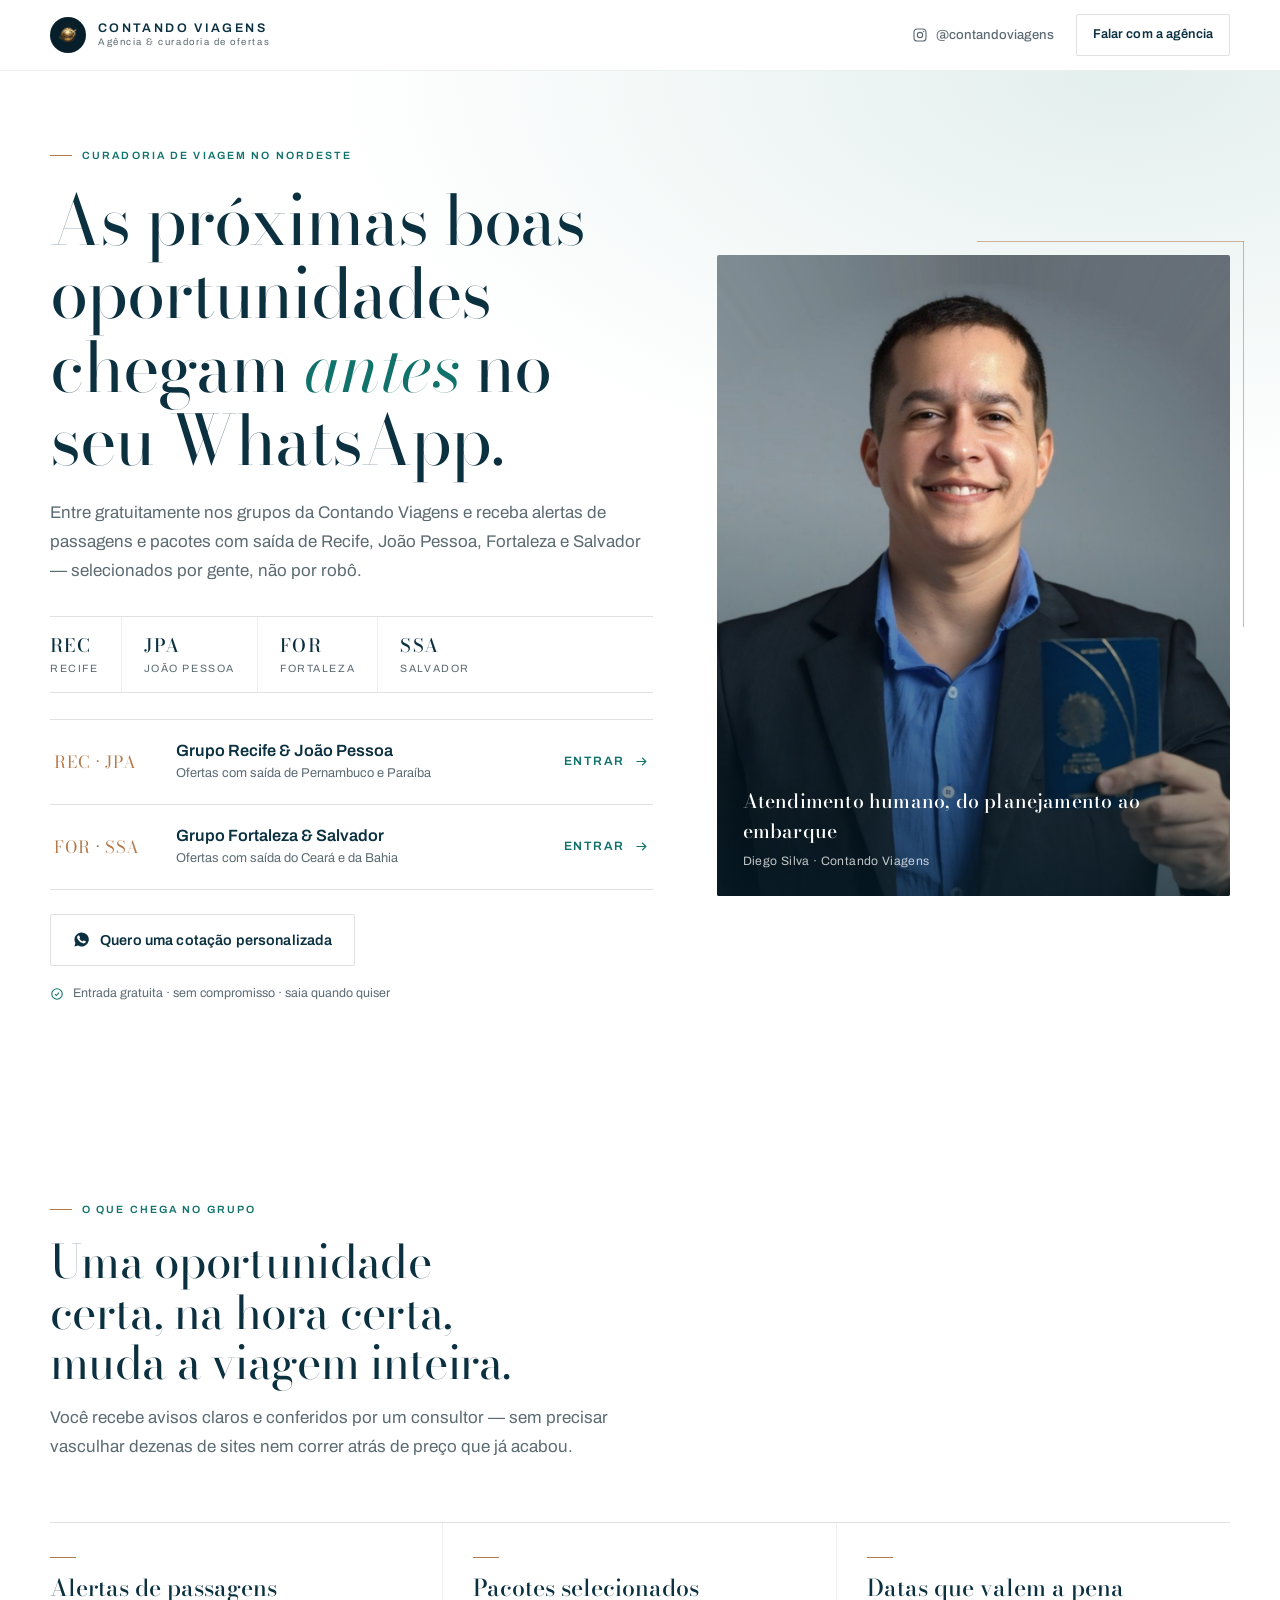
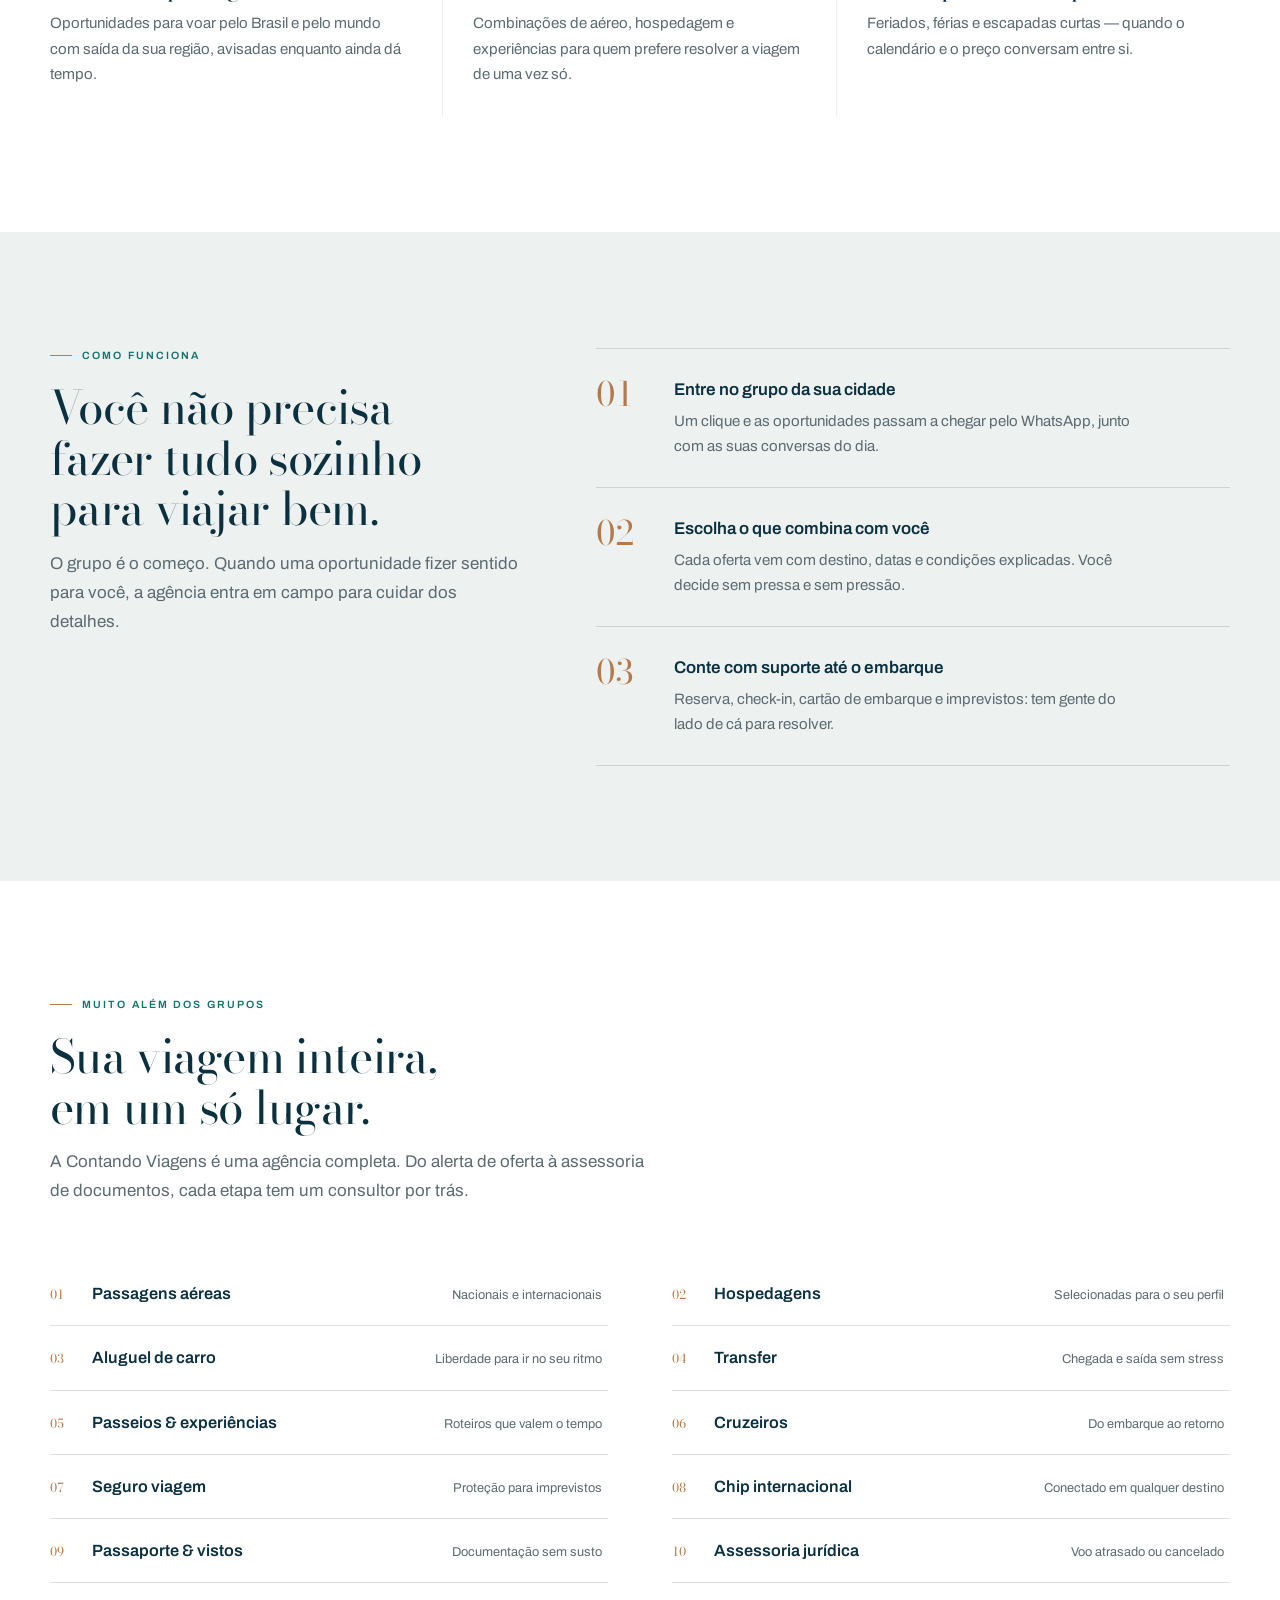
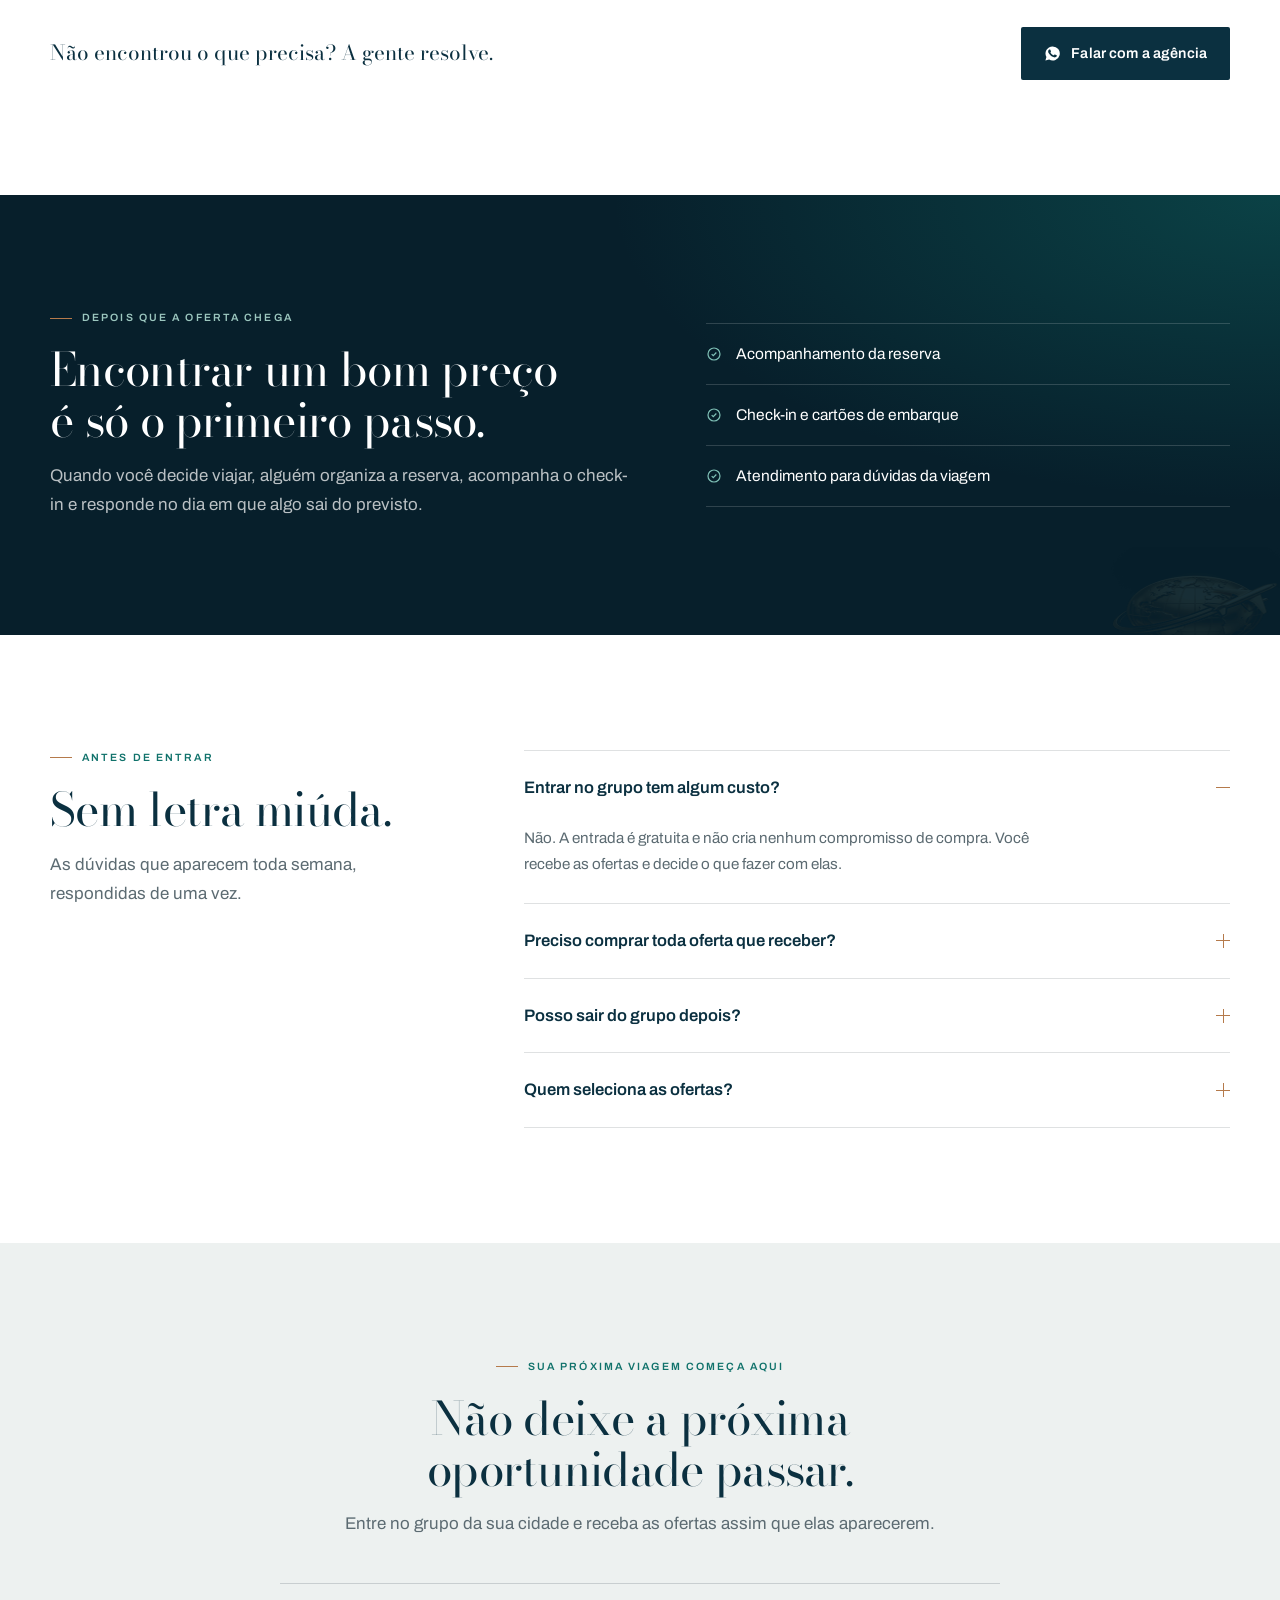
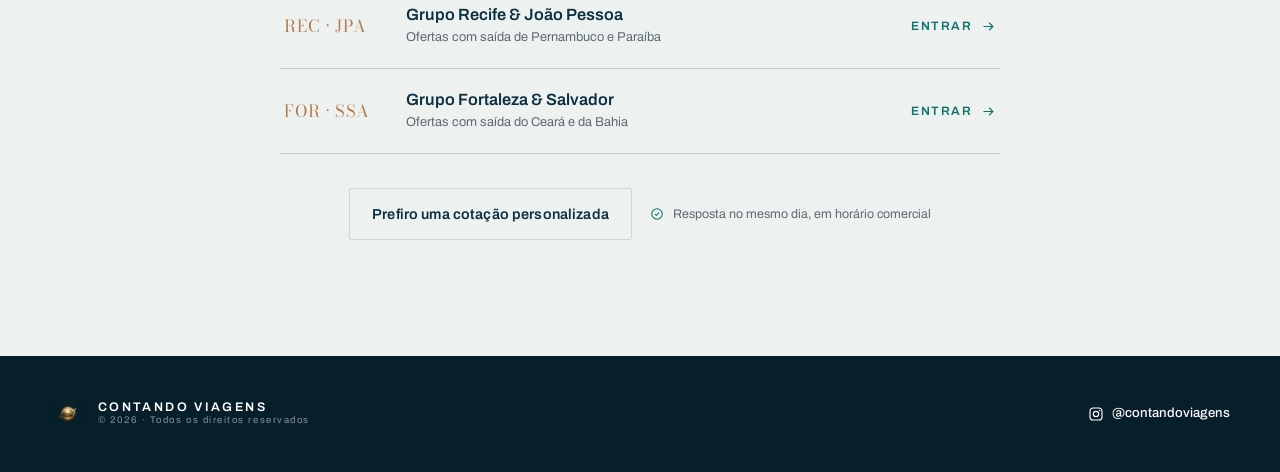
==== index.html @ 21e747d6 "fix(landing): versiona assets e protege conteudo sem JS" ====
<!DOCTYPE html>
<html lang="pt-BR">
<head>
    <meta charset="UTF-8">
    <meta name="viewport" content="width=device-width, initial-scale=1.0">
    <meta name="theme-color" content="#0B3040">
    <title>Contando Viagens | Ofertas de viagem para Recife, João Pessoa, Fortaleza e Salvador</title>
    <meta name="description" content="Entre gratuitamente nos grupos de ofertas da Contando Viagens e receba oportunidades de passagens e pacotes saindo de Recife, João Pessoa, Fortaleza e Salvador.">
    <link rel="icon" type="image/png" href="logo.png">
    <link rel="apple-touch-icon" href="logo.png">

    <meta property="og:type" content="website">
    <meta property="og:locale" content="pt_BR">
    <meta property="og:site_name" content="Contando Viagens">
    <meta property="og:title" content="Ofertas de viagem saindo de Recife, João Pessoa, Fortaleza e Salvador">
    <meta property="og:description" content="Entre gratuitamente nos grupos da Contando Viagens e receba alertas de passagens e pacotes com curadoria humana.">
    <!-- Preencher og:url e a imagem de compartilhamento com o dominio real da LP -->
    <meta name="twitter:card" content="summary_large_image">

    <link rel="preconnect" href="https://fonts.googleapis.com">
    <link rel="preconnect" href="https://fonts.gstatic.com" crossorigin>
    <link rel="stylesheet" href="https://fonts.googleapis.com/css2?family=Archivo:wght@400;500;600;700&family=Bodoni+Moda:ital,opsz,wght@0,6..96,400..600;1,6..96,400..500&display=swap">
    <link rel="preload" as="image" href="founder.jpg" fetchpriority="high">
    <link rel="stylesheet" href="style.css?v=2">

    <!-- Meta Pixel Code -->
    <script>
    !function(f,b,e,v,n,t,s)
    {if(f.fbq)return;n=f.fbq=function(){n.callMethod?
    n.callMethod.apply(n,arguments):n.queue.push(arguments)};
    if(!f._fbq)f._fbq=n;n.push=n;n.loaded=!0;n.version='2.0';
    n.queue=[];t=b.createElement(e);t.async=!0;
    t.src=v;s=b.getElementsByTagName(e)[0];
    s.parentNode.insertBefore(t,s)}(window, document,'script',
    'https://connect.facebook.net/en_US/fbevents.js');
    fbq('init', '3528178480663408');
    fbq('track', 'PageView');
    </script>
    <noscript><img height="1" width="1" style="display:none" alt="" src="https://www.facebook.com/tr?id=3528178480663408&ev=PageView&noscript=1"></noscript>
    <!-- End Meta Pixel Code -->
</head>
<body>
    <script>document.documentElement.classList.add("js");</script>
    <a class="skip-link" href="#conteudo">Pular para o conteúdo</a>
<header class="topbar" id="topo">
  <div class="wrap topbar-in">
    <a class="brand" href="#topo">
      <span class="brand-mark"><img src="logo.png" alt="" width="128" height="128" decoding="async"></span>
      <span class="brand-name">CONTANDO VIAGENS<span>Agência &amp; curadoria de ofertas</span></span>
    </a>
    <div class="topbar-right">
      <a class="ig" href="https://www.instagram.com/contandoviagenss/" target="_blank" rel="noopener noreferrer" aria-label="Instagram @contandoviagens">
        <svg viewBox="0 0 24 24" fill="none" stroke="currentColor" stroke-width="1.7"><rect x="3" y="3" width="18" height="18" rx="5"/><circle cx="12" cy="12" r="4"/><circle cx="17.4" cy="6.6" r="1.1" fill="currentColor" stroke="none"/></svg>
        <span>@contandoviagens</span>
      </a>
      <a class="btn btn-ghost btn-sm" href="https://wa.me/5581997869326?text=Ol%C3%A1!%20Quero%20uma%20cota%C3%A7%C3%A3o%20de%20viagem." target="_blank" rel="noopener noreferrer" data-cta-location="header-direct" data-cta-name="Cotação direta">Falar com a agência</a>
    </div>
  </div>
</header>

<main id="conteudo">
  <section class="hero">
    <div class="wrap hero-grid">
      <div class="rv">
        <p class="label">Curadoria de viagem no Nordeste</p>
        <h1 class="display">As próximas boas oportunidades chegam <em>antes</em> no seu WhatsApp.</h1>
        <p class="lede">Entre gratuitamente nos grupos da Contando Viagens e receba alertas de passagens e pacotes com saída de Recife, João Pessoa, Fortaleza e Salvador — selecionados por gente, não por robô.</p>

        <div class="codes" aria-label="Cidades de saída">
          <span class="code"><b>REC</b><span>Recife</span></span>
          <span class="code"><b>JPA</b><span>João Pessoa</span></span>
          <span class="code"><b>FOR</b><span>Fortaleza</span></span>
          <span class="code"><b>SSA</b><span>Salvador</span></span>
        </div>

        <div class="groups">
          <a class="group" href="https://chat.whatsapp.com/E8IaWyrQtkeJks55UQvmTr?mode=gi_t" target="_blank" rel="noopener noreferrer" data-cta-location="hero-group-recjp" data-cta-name="Grupo de ofertas Recife e João Pessoa">
            <span class="group-codes">REC · JPA</span>
            <span><span class="group-name">Grupo Recife &amp; João Pessoa</span><span class="group-sub">Ofertas com saída de Pernambuco e Paraíba</span></span>
            <span class="group-go">Entrar <svg viewBox="0 0 24 24" fill="none" stroke="currentColor" stroke-width="1.8"><path d="M4 12h15M13 6l6 6-6 6"/></svg></span>
          </a>
          <a class="group" href="https://chat.whatsapp.com/CEX3t7DDpuGIw30QyJNn1O?mode=gi_t" target="_blank" rel="noopener noreferrer" data-cta-location="hero-group-forsal" data-cta-name="Grupo de ofertas Fortaleza e Salvador">
            <span class="group-codes">FOR · SSA</span>
            <span><span class="group-name">Grupo Fortaleza &amp; Salvador</span><span class="group-sub">Ofertas com saída do Ceará e da Bahia</span></span>
            <span class="group-go">Entrar <svg viewBox="0 0 24 24" fill="none" stroke="currentColor" stroke-width="1.8"><path d="M4 12h15M13 6l6 6-6 6"/></svg></span>
          </a>
        </div>

        <div class="hero-foot">
          <a class="btn btn-ghost" href="https://wa.me/5581997869326?text=Ol%C3%A1!%20Quero%20uma%20cota%C3%A7%C3%A3o%20de%20viagem." target="_blank" rel="noopener noreferrer" data-cta-location="hero-direct" data-cta-name="Cotação direta">
            <svg viewBox="0 0 24 24" fill="currentColor"><path d="M12 2a10 10 0 0 0-8.6 15L2 22l5.2-1.4A10 10 0 1 0 12 2Zm5.6 14.2c-.2.7-1.3 1.3-1.9 1.3-.5 0-1.1.2-3.6-.8-3-1.3-4.9-4.4-5-4.6-.2-.2-1.2-1.6-1.2-3s.7-2.1 1-2.4c.3-.3.6-.4.8-.4h.6c.2 0 .4 0 .6.5l.9 2.1c.1.2 0 .4-.1.6l-.4.5c-.1.2-.3.3-.1.6.2.3.8 1.4 1.8 2.3 1.3 1.1 2.3 1.5 2.6 1.6.2.1.4.1.6-.1l.8-1c.2-.2.4-.2.6-.1l2 1c.3.1.4.2.5.3v1Z"/></svg>
            Quero uma cotação personalizada
          </a>
          <span class="note">
            <svg viewBox="0 0 24 24" fill="none" stroke="currentColor" stroke-width="1.8"><circle cx="12" cy="12" r="9"/><path d="m8.5 12.2 2.4 2.4 4.6-4.9"/></svg>
            Entrada gratuita · sem compromisso · saia quando quiser
          </span>
        </div>
      </div>

      <div class="portrait rv" style="--d:140ms">
        <span class="portrait-rule"></span>
        <span class="portrait-rule-v"></span>
        <div class="portrait-frame">
          <img src="founder.jpg" alt="Consultor da Contando Viagens segurando um passaporte" width="1200" height="1500" fetchpriority="high" decoding="async">
          <div class="portrait-cap">
            <b>Atendimento humano, do planejamento ao embarque</b>
            <span>Diego Silva · Contando Viagens</span>
          </div>
        </div>
      </div>
    </div>
  </section>

  <section class="section">
    <div class="wrap">
      <div class="head rv">
        <p class="label">O que chega no grupo</p>
        <h2 class="display">Uma oportunidade certa, na hora certa, muda a viagem inteira.</h2>
        <p class="lede">Você recebe avisos claros e conferidos por um consultor — sem precisar vasculhar dezenas de sites nem correr atrás de preço que já acabou.</p>
      </div>
      <div class="offers">
        <article class="offer rv">
          <span class="offer-idx" aria-hidden="true"></span>
          <h3>Alertas de passagens</h3>
          <p>Oportunidades para voar pelo Brasil e pelo mundo com saída da sua região, avisadas enquanto ainda dá tempo.</p>
        </article>
        <article class="offer rv" style="--d:90ms">
          <span class="offer-idx" aria-hidden="true"></span>
          <h3>Pacotes selecionados</h3>
          <p>Combinações de aéreo, hospedagem e experiências para quem prefere resolver a viagem de uma vez só.</p>
        </article>
        <article class="offer rv" style="--d:180ms">
          <span class="offer-idx" aria-hidden="true"></span>
          <h3>Datas que valem a pena</h3>
          <p>Feriados, férias e escapadas curtas — quando o calendário e o preço conversam entre si.</p>
        </article>
      </div>
    </div>
  </section>

  <section class="section section-mist">
    <div class="wrap process">
      <div class="head rv">
        <p class="label">Como funciona</p>
        <h2 class="display">Você não precisa fazer tudo sozinho para viajar bem.</h2>
        <p class="lede">O grupo é o começo. Quando uma oportunidade fizer sentido para você, a agência entra em campo para cuidar dos detalhes.</p>
      </div>
      <ol class="steps">
        <li class="step rv"><span class="step-n">01</span><div><h3>Entre no grupo da sua cidade</h3><p>Um clique e as oportunidades passam a chegar pelo WhatsApp, junto com as suas conversas do dia.</p></div></li>
        <li class="step rv" style="--d:90ms"><span class="step-n">02</span><div><h3>Escolha o que combina com você</h3><p>Cada oferta vem com destino, datas e condições explicadas. Você decide sem pressa e sem pressão.</p></div></li>
        <li class="step rv" style="--d:180ms"><span class="step-n">03</span><div><h3>Conte com suporte até o embarque</h3><p>Reserva, check-in, cartão de embarque e imprevistos: tem gente do lado de cá para resolver.</p></div></li>
      </ol>
    </div>
  </section>

  <section class="section">
    <div class="wrap">
      <div class="head rv">
        <p class="label">Muito além dos grupos</p>
        <h2 class="display">Sua viagem inteira, em um só lugar.</h2>
        <p class="lede">A Contando Viagens é uma agência completa. Do alerta de oferta à assessoria de documentos, cada etapa tem um consultor por trás.</p>
      </div>
      <div class="index">
        <a class="svc rv" href="https://wa.me/5581997869326?text=Ol%C3%A1!%20Quero%20uma%20cota%C3%A7%C3%A3o%20de%20viagem." target="_blank" rel="noopener noreferrer" data-cta-location="agency-service" data-cta-name="Cotação direta"><span class="svc-n">01</span><span class="svc-name">Passagens aéreas</span><span class="svc-desc">Nacionais e internacionais</span></a>
        <a class="svc rv" href="https://wa.me/5581997869326?text=Ol%C3%A1!%20Quero%20uma%20cota%C3%A7%C3%A3o%20de%20viagem." target="_blank" rel="noopener noreferrer" data-cta-location="agency-service" data-cta-name="Cotação direta"><span class="svc-n">02</span><span class="svc-name">Hospedagens</span><span class="svc-desc">Selecionadas para o seu perfil</span></a>
        <a class="svc rv" href="https://wa.me/5581997869326?text=Ol%C3%A1!%20Quero%20uma%20cota%C3%A7%C3%A3o%20de%20viagem." target="_blank" rel="noopener noreferrer" data-cta-location="agency-service" data-cta-name="Cotação direta"><span class="svc-n">03</span><span class="svc-name">Aluguel de carro</span><span class="svc-desc">Liberdade para ir no seu ritmo</span></a>
        <a class="svc rv" href="https://wa.me/5581997869326?text=Ol%C3%A1!%20Quero%20uma%20cota%C3%A7%C3%A3o%20de%20viagem." target="_blank" rel="noopener noreferrer" data-cta-location="agency-service" data-cta-name="Cotação direta"><span class="svc-n">04</span><span class="svc-name">Transfer</span><span class="svc-desc">Chegada e saída sem stress</span></a>
        <a class="svc rv" href="https://wa.me/5581997869326?text=Ol%C3%A1!%20Quero%20uma%20cota%C3%A7%C3%A3o%20de%20viagem." target="_blank" rel="noopener noreferrer" data-cta-location="agency-service" data-cta-name="Cotação direta"><span class="svc-n">05</span><span class="svc-name">Passeios &amp; experiências</span><span class="svc-desc">Roteiros que valem o tempo</span></a>
        <a class="svc rv" href="https://wa.me/5581997869326?text=Ol%C3%A1!%20Quero%20uma%20cota%C3%A7%C3%A3o%20de%20viagem." target="_blank" rel="noopener noreferrer" data-cta-location="agency-service" data-cta-name="Cotação direta"><span class="svc-n">06</span><span class="svc-name">Cruzeiros</span><span class="svc-desc">Do embarque ao retorno</span></a>
        <a class="svc rv" href="https://wa.me/5581997869326?text=Ol%C3%A1!%20Quero%20uma%20cota%C3%A7%C3%A3o%20de%20viagem." target="_blank" rel="noopener noreferrer" data-cta-location="agency-service" data-cta-name="Cotação direta"><span class="svc-n">07</span><span class="svc-name">Seguro viagem</span><span class="svc-desc">Proteção para imprevistos</span></a>
        <a class="svc rv" href="https://wa.me/5581997869326?text=Ol%C3%A1!%20Quero%20uma%20cota%C3%A7%C3%A3o%20de%20viagem." target="_blank" rel="noopener noreferrer" data-cta-location="agency-service" data-cta-name="Cotação direta"><span class="svc-n">08</span><span class="svc-name">Chip internacional</span><span class="svc-desc">Conectado em qualquer destino</span></a>
        <a class="svc rv" href="https://wa.me/5581997869326?text=Ol%C3%A1!%20Quero%20uma%20cota%C3%A7%C3%A3o%20de%20viagem." target="_blank" rel="noopener noreferrer" data-cta-location="agency-service" data-cta-name="Cotação direta"><span class="svc-n">09</span><span class="svc-name">Passaporte &amp; vistos</span><span class="svc-desc">Documentação sem susto</span></a>
        <a class="svc rv" href="https://wa.me/5581997869326?text=Ol%C3%A1!%20Quero%20uma%20cota%C3%A7%C3%A3o%20de%20viagem." target="_blank" rel="noopener noreferrer" data-cta-location="agency-service" data-cta-name="Cotação direta"><span class="svc-n">10</span><span class="svc-name">Assessoria jurídica</span><span class="svc-desc">Voo atrasado ou cancelado</span></a>
      </div>
      <div class="index-foot rv">
        <p>Não encontrou o que precisa? A gente resolve.</p>
        <a class="btn btn-solid" href="https://wa.me/5581997869326?text=Ol%C3%A1!%20Quero%20uma%20cota%C3%A7%C3%A3o%20de%20viagem." target="_blank" rel="noopener noreferrer" data-cta-location="agency-direct" data-cta-name="Cotação direta">
          <svg viewBox="0 0 24 24" fill="currentColor"><path d="M12 2a10 10 0 0 0-8.6 15L2 22l5.2-1.4A10 10 0 1 0 12 2Zm5.6 14.2c-.2.7-1.3 1.3-1.9 1.3-.5 0-1.1.2-3.6-.8-3-1.3-4.9-4.4-5-4.6-.2-.2-1.2-1.6-1.2-3s.7-2.1 1-2.4c.3-.3.6-.4.8-.4h.6c.2 0 .4 0 .6.5l.9 2.1c.1.2 0 .4-.1.6l-.4.5c-.1.2-.3.3-.1.6.2.3.8 1.4 1.8 2.3 1.3 1.1 2.3 1.5 2.6 1.6.2.1.4.1.6-.1l.8-1c.2-.2.4-.2.6-.1l2 1c.3.1.4.2.5.3v1Z"/></svg>
          Falar com a agência
        </a>
      </div>
    </div>
  </section>

  <section class="section band">
    <div class="wrap band-in">
      <div class="head rv">
        <p class="label on-dark">Depois que a oferta chega</p>
        <h2 class="display">Encontrar um bom preço é só o primeiro passo.</h2>
        <p class="lede">Quando você decide viajar, alguém organiza a reserva, acompanha o check-in e responde no dia em que algo sai do previsto.</p>
      </div>
      <ul class="band-list rv" style="--d:90ms">
        <li><svg viewBox="0 0 24 24" fill="none" stroke="currentColor" stroke-width="1.8"><circle cx="12" cy="12" r="9"/><path d="m8.5 12.2 2.4 2.4 4.6-4.9"/></svg> Acompanhamento da reserva</li>
        <li><svg viewBox="0 0 24 24" fill="none" stroke="currentColor" stroke-width="1.8"><circle cx="12" cy="12" r="9"/><path d="m8.5 12.2 2.4 2.4 4.6-4.9"/></svg> Check-in e cartões de embarque</li>
        <li><svg viewBox="0 0 24 24" fill="none" stroke="currentColor" stroke-width="1.8"><circle cx="12" cy="12" r="9"/><path d="m8.5 12.2 2.4 2.4 4.6-4.9"/></svg> Atendimento para dúvidas da viagem</li>
      </ul>
    </div>
    <img class="band-mark" src="logo.png" alt="" width="128" height="128" loading="lazy" decoding="async">
  </section>

  <section class="section">
    <div class="wrap faq">
      <div class="head rv">
        <p class="label">Antes de entrar</p>
        <h2 class="display">Sem letra miúda.</h2>
        <p class="lede">As dúvidas que aparecem toda semana, respondidas de uma vez.</p>
      </div>
      <div class="faq-list rv" style="--d:90ms">
        <details open><summary>Entrar no grupo tem algum custo?<span class="faq-sign"></span></summary><p>Não. A entrada é gratuita e não cria nenhum compromisso de compra. Você recebe as ofertas e decide o que fazer com elas.</p></details>
        <details><summary>Preciso comprar toda oferta que receber?<span class="faq-sign"></span></summary><p>Não. As oportunidades chegam para você avaliar. Compra só quem quiser, quando fizer sentido.</p></details>
        <details><summary>Posso sair do grupo depois?<span class="faq-sign"></span></summary><p>Sim, a qualquer momento, direto pelo WhatsApp. Sem fidelidade e sem precisar avisar ninguém.</p></details>
        <details><summary>Quem seleciona as ofertas?<span class="faq-sign"></span></summary><p>Um consultor da Contando Viagens. Cada oferta é conferida antes de ir para o grupo — por isso chega menos coisa e mais coisa boa.</p></details>
      </div>
    </div>
  </section>

  <section class="section final">
    <div class="wrap">
      <div class="head centered rv">
        <p class="label centered">Sua próxima viagem começa aqui</p>
        <h2 class="display">Não deixe a próxima oportunidade passar.</h2>
        <p class="lede">Entre no grupo da sua cidade e receba as ofertas assim que elas aparecerem.</p>
      </div>
      <div class="groups rv" style="--d:90ms">
        <a class="group" href="https://chat.whatsapp.com/E8IaWyrQtkeJks55UQvmTr?mode=gi_t" target="_blank" rel="noopener noreferrer" data-cta-location="final-group-recjp" data-cta-name="Grupo de ofertas Recife e João Pessoa">
          <span class="group-codes">REC · JPA</span>
          <span><span class="group-name">Grupo Recife &amp; João Pessoa</span><span class="group-sub">Ofertas com saída de Pernambuco e Paraíba</span></span>
          <span class="group-go">Entrar <svg viewBox="0 0 24 24" fill="none" stroke="currentColor" stroke-width="1.8"><path d="M4 12h15M13 6l6 6-6 6"/></svg></span>
        </a>
        <a class="group" href="https://chat.whatsapp.com/CEX3t7DDpuGIw30QyJNn1O?mode=gi_t" target="_blank" rel="noopener noreferrer" data-cta-location="final-group-forsal" data-cta-name="Grupo de ofertas Fortaleza e Salvador">
          <span class="group-codes">FOR · SSA</span>
          <span><span class="group-name">Grupo Fortaleza &amp; Salvador</span><span class="group-sub">Ofertas com saída do Ceará e da Bahia</span></span>
          <span class="group-go">Entrar <svg viewBox="0 0 24 24" fill="none" stroke="currentColor" stroke-width="1.8"><path d="M4 12h15M13 6l6 6-6 6"/></svg></span>
        </a>
      </div>
      <div class="final-foot rv">
        <a class="btn btn-ghost" href="https://wa.me/5581997869326?text=Ol%C3%A1!%20Quero%20uma%20cota%C3%A7%C3%A3o%20de%20viagem." target="_blank" rel="noopener noreferrer" data-cta-location="final-direct" data-cta-name="Cotação direta">Prefiro uma cotação personalizada</a>
        <span class="note">
          <svg viewBox="0 0 24 24" fill="none" stroke="currentColor" stroke-width="1.8"><circle cx="12" cy="12" r="9"/><path d="m8.5 12.2 2.4 2.4 4.6-4.9"/></svg>
          Resposta no mesmo dia, em horário comercial
        </span>
      </div>
    </div>
  </section>
</main>

<footer class="foot">
  <div class="wrap foot-in">
    <a class="brand" href="#topo">
      <span class="brand-mark"><img src="logo.png" alt="" width="128" height="128" loading="lazy" decoding="async"></span>
      <span class="brand-name">CONTANDO VIAGENS<span>© 2026 · Todos os direitos reservados</span></span>
    </a>
    <a class="ig" href="https://www.instagram.com/contandoviagenss/" target="_blank" rel="noopener noreferrer">
      <svg viewBox="0 0 24 24" fill="none" stroke="currentColor" stroke-width="1.7"><rect x="3" y="3" width="18" height="18" rx="5"/><circle cx="12" cy="12" r="4"/><circle cx="17.4" cy="6.6" r="1.1" fill="currentColor" stroke="none"/></svg>
      <span>@contandoviagens</span>
    </a>
  </div>
</footer>

<div class="mbar">
  <a class="btn btn-solid" href="https://chat.whatsapp.com/E8IaWyrQtkeJks55UQvmTr?mode=gi_t" target="_blank" rel="noopener noreferrer" data-cta-location="mobile-group-recjp" data-cta-name="Grupo de ofertas Recife e João Pessoa">REC · JPA</a>
  <a class="btn btn-solid" href="https://chat.whatsapp.com/CEX3t7DDpuGIw30QyJNn1O?mode=gi_t" target="_blank" rel="noopener noreferrer" data-cta-location="mobile-group-forsal" data-cta-name="Grupo de ofertas Fortaleza e Salvador">FOR · SSA</a>
  <a class="btn btn-ghost" href="https://wa.me/5581997869326?text=Ol%C3%A1!%20Quero%20uma%20cota%C3%A7%C3%A3o%20de%20viagem." target="_blank" rel="noopener noreferrer" data-cta-location="mobile-direct" data-cta-name="Cotação direta">Cotação</a>
</div>

<script src="script.js?v=2"></script>
</body>
</html>
---- style.css ----
/* ============================================================
   Contando Viagens — landing page
   Sistema visual: petróleo + teal profundo + cobre
   Display: Bodoni Moda · Texto: Archivo
   ============================================================ */
:root{
  --ground:#ffffff;
  --mist:#EDF1F0;
  --mist-deep:#E3EAE8;
  --ink:#0A1C25;
  --petrol:#0B3040;
  --petrol-deep:#071F2B;
  --teal:#10726B;
  --teal-soft:#E3EFED;
  --copper:#B57A4B;
  --copper-soft:#F3E9DF;
  --muted:#5C6B72;
  --line:rgba(10,28,37,.13);
  --line-soft:rgba(10,28,37,.07);
  --line-light:rgba(255,255,255,.16);
  --serif:"Bodoni Moda",Didot,"Times New Roman",Georgia,serif;
  --sans:"Archivo","Helvetica Neue",Arial,sans-serif;
  --pad:clamp(72px,9vw,132px);
}
*{box-sizing:border-box}
body{
  margin:0;background:var(--ground);color:var(--ink);
  font-family:var(--sans);font-size:16.5px;line-height:1.55;
  -webkit-font-smoothing:antialiased;
}
img{max-width:100%;display:block}
a{color:inherit;text-decoration:none}
h1,h2,h3,p,ul,ol{margin:0}
:focus-visible{outline:2px solid var(--copper);outline-offset:3px;border-radius:2px}
.skip-link{
  position:absolute;left:16px;top:-64px;z-index:60;padding:12px 16px;
  color:#fff;background:var(--petrol);border-radius:2px;
  font-size:.85rem;font-weight:600;transition:top .2s ease;
}
.skip-link:focus{top:16px}

.wrap{width:min(1180px,calc(100% - 40px));margin-inline:auto}
.label{
  font-size:.66rem;font-weight:600;letter-spacing:.2em;text-transform:uppercase;
  color:var(--teal);display:flex;align-items:center;gap:10px;
}
.label::before{content:"";width:22px;height:1px;background:var(--copper);flex:none}
.label.centered{justify-content:center}
.label.on-dark{color:#9CC7BF}
.label.on-dark::before{background:var(--copper)}
.display{
  font-family:var(--serif);font-weight:400;line-height:1.06;
  letter-spacing:-.015em;text-wrap:balance;color:var(--petrol);
}
h1.display{font-size:clamp(2.7rem,5.4vw,4.6rem)}
h2.display{font-size:clamp(2.05rem,3.6vw,3.15rem);line-height:1.1}
.display em{font-style:italic;color:var(--teal)}
.lede{color:var(--muted);font-size:1.06rem;line-height:1.7;max-width:60ch}

/* ---------- header ---------- */
.topbar{
  position:sticky;top:0;z-index:40;background:rgba(255,255,255,.86);
  backdrop-filter:blur(14px);-webkit-backdrop-filter:blur(14px);
  border-bottom:1px solid var(--line-soft);
}
.topbar-in{display:flex;align-items:center;justify-content:space-between;gap:20px;height:70px}
.brand{display:flex;align-items:center;gap:12px}
.brand-mark{
  width:36px;height:36px;flex:none;display:grid;place-items:center;border-radius:50%;
  background:var(--petrol-deep);
}
.brand-mark img{width:26px;height:26px}
.brand-name{font-size:.78rem;font-weight:600;letter-spacing:.19em;color:var(--petrol);line-height:1.25}
.brand-name span{display:block;font-weight:400;font-size:.6rem;letter-spacing:.16em;color:var(--muted)}
.topbar-right{display:flex;align-items:center;gap:22px}
.ig{display:inline-flex;align-items:center;gap:8px;font-size:.82rem;font-weight:500;color:var(--muted)}
.ig:hover{color:var(--teal)}
.ig svg{width:16px;height:16px}

/* ---------- buttons ---------- */
.btn{
  display:inline-flex;align-items:center;justify-content:center;gap:10px;
  font-family:var(--sans);font-size:.9rem;font-weight:600;letter-spacing:.01em;
  padding:14px 22px;border-radius:2px;border:1px solid transparent;
  transition:background .25s ease,color .25s ease,border-color .25s ease;
}
.btn svg{width:17px;height:17px;flex:none}
.btn-solid{background:var(--petrol);color:#fff}
.btn-solid:hover{background:var(--teal)}
.btn-ghost{border-color:var(--line);color:var(--petrol);background:transparent}
.btn-ghost:hover{border-color:var(--petrol);background:var(--petrol);color:#fff}
.btn-ghost-light{border-color:var(--line-light);color:#fff}
.btn-ghost-light:hover{background:#fff;color:var(--petrol);border-color:#fff}
.btn-sm{padding:10px 16px;font-size:.8rem}

/* ---------- group cards ---------- */
.groups{display:grid;gap:0;border-top:1px solid var(--line)}
.group{
  display:grid;grid-template-columns:auto 1fr auto;align-items:center;gap:18px;
  padding:20px 4px;border-bottom:1px solid var(--line);
  transition:padding-left .3s ease,background .3s ease;
}
.group:hover{padding-left:14px;background:linear-gradient(90deg,var(--teal-soft),transparent 70%)}
.group-codes{
  font-family:var(--serif);font-size:1.05rem;letter-spacing:.06em;color:var(--copper);
  min-width:104px;font-variant-numeric:tabular-nums;
}
.group-name{display:block;font-size:1.02rem;font-weight:600;color:var(--petrol);line-height:1.3}
.group-sub{display:block;font-size:.8rem;color:var(--muted);margin-top:3px}
.group-go{
  display:inline-flex;align-items:center;gap:9px;font-size:.76rem;font-weight:600;
  letter-spacing:.12em;text-transform:uppercase;color:var(--teal);white-space:nowrap;
}
.group-go svg{width:15px;height:15px;transition:transform .3s ease}
.group:hover .group-go svg{transform:translateX(5px)}

/* ---------- hero ---------- */
.hero{padding:clamp(48px,6vw,80px) 0 clamp(56px,6.5vw,92px);position:relative;overflow:hidden}
.hero::before{
  content:"";position:absolute;inset:0;pointer-events:none;
  background:radial-gradient(120% 80% at 88% 0%,var(--teal-soft) 0%,transparent 52%);
}
.hero-grid{position:relative;display:grid;grid-template-columns:1.08fr .92fr;gap:clamp(40px,5vw,80px);align-items:center}
.hero h1{margin:20px 0 22px}
.codes{display:flex;flex-wrap:wrap;align-items:center;gap:0;margin:30px 0 26px;border-top:1px solid var(--line);border-bottom:1px solid var(--line)}
.code{padding:14px 22px 14px 0;margin-right:22px;border-right:1px solid var(--line-soft);display:flex;flex-direction:column;gap:2px}
.code:last-child{border-right:0;margin-right:0}
.code b{font-family:var(--serif);font-size:1.15rem;font-weight:500;letter-spacing:.08em;color:var(--petrol)}
.code span{font-size:.66rem;letter-spacing:.15em;text-transform:uppercase;color:var(--muted)}
.hero-foot{display:flex;flex-wrap:wrap;align-items:center;gap:18px;margin-top:24px}
.note{display:flex;align-items:center;gap:9px;font-size:.78rem;color:var(--muted)}
.note svg{width:14px;height:14px;color:var(--teal)}

.portrait{position:relative}
.portrait-frame{position:relative;overflow:hidden;border-radius:2px;background:var(--mist)}
.portrait-frame img{width:100%;height:auto;aspect-ratio:4/5;object-fit:cover;filter:saturate(.88) contrast(1.03)}
.portrait-frame::after{
  content:"";position:absolute;inset:0;
  background:linear-gradient(190deg,rgba(11,48,64,0) 42%,rgba(7,31,43,.72) 100%);
}
.portrait-rule{position:absolute;inset:-14px -14px auto auto;width:52%;height:1px;background:var(--copper);opacity:.55}
.portrait-rule-v{position:absolute;inset:-14px -14px 42% auto;width:1px;height:auto;background:var(--copper);opacity:.55}
.portrait-cap{position:absolute;left:0;right:0;bottom:0;z-index:2;padding:26px;color:#fff}
.portrait-cap b{display:block;font-family:var(--serif);font-size:1.22rem;font-weight:500;letter-spacing:.01em}
.portrait-cap span{display:block;margin-top:5px;font-size:.76rem;letter-spacing:.03em;color:rgba(255,255,255,.75)}

/* ---------- generic section ---------- */
.section{padding:var(--pad) 0}
.section-mist{background:var(--mist)}
.head{max-width:640px}
.head.centered{margin-inline:auto;text-align:center}
.head h2{margin:18px 0 16px}
.head.centered .lede{margin-inline:auto}

/* ---------- offers ---------- */
.offers{display:grid;grid-template-columns:repeat(3,1fr);gap:0;margin-top:60px;border-top:1px solid var(--line)}
.offer{padding:34px 30px 30px 0;border-right:1px solid var(--line-soft)}
.offer:last-child{border-right:0}
.offer:not(:first-child){padding-left:30px}
.offer-idx{display:block;width:26px;height:1px;background:var(--copper)}
.offer h3{margin:16px 0 10px;font-family:var(--serif);font-size:1.45rem;font-weight:500;color:var(--petrol);line-height:1.2}
.offer p{color:var(--muted);font-size:.94rem;line-height:1.68}

/* ---------- steps ---------- */
.process{display:grid;grid-template-columns:.85fr 1.15fr;gap:clamp(40px,6vw,96px);align-items:start}
.steps{list-style:none;padding:0;display:grid}
.step{display:grid;grid-template-columns:auto 1fr;gap:26px;padding:28px 0;border-bottom:1px solid var(--line)}
.step:first-child{border-top:1px solid var(--line)}
.step-n{font-family:var(--serif);font-size:2.1rem;font-weight:400;color:var(--copper);line-height:1;min-width:52px;font-variant-numeric:tabular-nums}
.step h3{font-size:1.06rem;font-weight:600;color:var(--petrol);margin-bottom:6px}
.step p{color:var(--muted);font-size:.94rem;line-height:1.66;max-width:52ch}

/* ---------- services index ---------- */
.index{display:grid;grid-template-columns:1fr 1fr;gap:0 clamp(32px,5vw,72px);margin-top:56px}
.svc{display:flex;align-items:baseline;gap:16px;padding:19px 6px 19px 0;border-bottom:1px solid var(--line);transition:padding-left .3s ease}
.svc:hover{padding-left:10px}
.svc:hover .svc-name{color:var(--teal)}
.svc-n{font-family:var(--serif);font-size:.78rem;color:var(--copper);min-width:26px;font-variant-numeric:tabular-nums}
.svc-name{font-size:1.02rem;font-weight:600;color:var(--petrol);transition:color .3s ease}
.svc-desc{margin-left:auto;text-align:right;font-size:.8rem;color:var(--muted);max-width:26ch}
.index-foot{display:flex;flex-wrap:wrap;align-items:center;justify-content:space-between;gap:22px;margin-top:44px}
.index-foot p{font-family:var(--serif);font-size:1.3rem;font-weight:400;color:var(--petrol)}

/* ---------- support band ---------- */
.band{background:var(--petrol-deep);color:#fff;position:relative;overflow:hidden}
.band::before{
  content:"";position:absolute;inset:0;
  background:radial-gradient(90% 120% at 100% 0%,rgba(16,114,107,.42),transparent 58%);
}
.band-in{position:relative;display:grid;grid-template-columns:1.05fr .95fr;gap:clamp(40px,6vw,88px);align-items:center}
.band h2{color:#fff}
.band .lede{color:rgba(255,255,255,.72)}
.band-list{list-style:none;padding:0;display:grid;border-top:1px solid var(--line-light)}
.band-list li{display:flex;align-items:center;gap:14px;padding:18px 0;border-bottom:1px solid var(--line-light);font-size:.97rem}
.band-list svg{width:16px;height:16px;color:#7FC0B6;flex:none}
.band-mark{position:absolute;right:-40px;bottom:-40px;width:250px;opacity:.07;pointer-events:none}

/* ---------- faq ---------- */
.faq{display:grid;grid-template-columns:.72fr 1.28fr;gap:clamp(40px,6vw,96px);align-items:start}
.faq-list{border-top:1px solid var(--line)}
.faq-list details{border-bottom:1px solid var(--line)}
.faq-list summary{
  display:flex;align-items:center;justify-content:space-between;gap:20px;
  padding:24px 0;cursor:pointer;list-style:none;
  font-size:1.04rem;font-weight:600;color:var(--petrol);
}
.faq-list summary::-webkit-details-marker{display:none}
.faq-list summary:hover{color:var(--teal)}
.faq-sign{position:relative;width:14px;height:14px;flex:none}
.faq-sign::before,.faq-sign::after{content:"";position:absolute;background:var(--copper);transition:transform .3s ease}
.faq-sign::before{left:0;top:6.5px;width:14px;height:1px}
.faq-sign::after{left:6.5px;top:0;width:1px;height:14px}
details[open] .faq-sign::after{transform:scaleY(0)}
.faq-list p{padding:0 40px 26px 0;color:var(--muted);font-size:.95rem;line-height:1.72;max-width:62ch}

/* ---------- final ---------- */
.final{background:var(--mist);text-align:center}
.final .head{margin-inline:auto}
.final .groups{max-width:720px;margin:44px auto 0;text-align:left;border-top-color:rgba(10,28,37,.16)}
.final .group{border-bottom-color:rgba(10,28,37,.16)}
.final .group:hover{background:linear-gradient(90deg,rgba(255,255,255,.9),transparent 70%)}
.final-foot{display:flex;flex-wrap:wrap;justify-content:center;align-items:center;gap:18px;margin-top:34px}

/* ---------- footer ---------- */
.foot{background:var(--petrol-deep);color:rgba(255,255,255,.62);padding:40px 0}
.foot-in{display:flex;flex-wrap:wrap;align-items:center;justify-content:space-between;gap:20px;font-size:.8rem}
.foot .brand-name{color:#fff}
.foot .brand-name span{color:rgba(255,255,255,.5)}
.foot a{color:#fff}
.foot a:hover{color:#7FC0B6}

/* ---------- mobile bar ---------- */
.mbar{display:none}

/* ---------- reveal ---------- */
/* o conteudo so fica escondido se o JS estiver vivo — sem JS, aparece normalmente */
.js .rv{opacity:0;transform:translateY(18px);transition:opacity .7s cubic-bezier(.22,.61,.36,1),transform .7s cubic-bezier(.22,.61,.36,1);transition-delay:var(--d,0ms)}
.js .rv.on{opacity:1;transform:none}

@media (max-width:1000px){
  .hero-grid,.process,.faq,.band-in{grid-template-columns:1fr}
  .process,.faq{gap:44px}
  .portrait{max-width:460px;margin-top:8px}
  .offers{grid-template-columns:1fr}
  .offer{border-right:0;border-bottom:1px solid var(--line-soft);padding:28px 0}
  .offer:not(:first-child){padding-left:0}
  .offer:last-child{border-bottom:0}
  .index{grid-template-columns:1fr}
  .band-mark{width:170px}
}
@media (max-width:680px){
  body{font-size:16px}
  .topbar-right .btn{display:none}
  .brand-name span{display:none}
  .brand-name{font-size:.7rem;letter-spacing:.13em}
  .topbar .ig span{display:none}
  .foot-in{gap:14px}
  .codes{display:grid;grid-template-columns:repeat(4,1fr);gap:0}
  .code{padding:12px 8px 12px 0;margin-right:0;border-right:0}
  .code b{font-size:1rem;letter-spacing:.05em}
  .code span{font-size:.58rem;letter-spacing:.1em}
  .group{grid-template-columns:auto 1fr;gap:14px;padding:18px 2px}
  .group-codes{min-width:78px;font-size:.95rem}
  .group-go{display:none}
  .svc-desc{display:none}
  .index-foot{flex-direction:column;align-items:flex-start}
  main{padding-bottom:96px}
  .mbar{
    display:flex;gap:8px;position:fixed;left:0;right:0;bottom:0;z-index:50;
    padding:10px 12px calc(10px + env(safe-area-inset-bottom));
    background:rgba(255,255,255,.93);backdrop-filter:blur(14px);
    border-top:1px solid var(--line);
  }
  .mbar .btn{flex:1;padding:13px 8px;font-size:.78rem;gap:7px}
  .mbar .btn-ghost{flex:0 0 92px}
  .faq-list p{padding-right:0}
}
@media (prefers-reduced-motion:reduce){
  .js .rv{opacity:1;transform:none;transition:none}
  *{transition-duration:.01ms!important;animation-duration:.01ms!important}
}
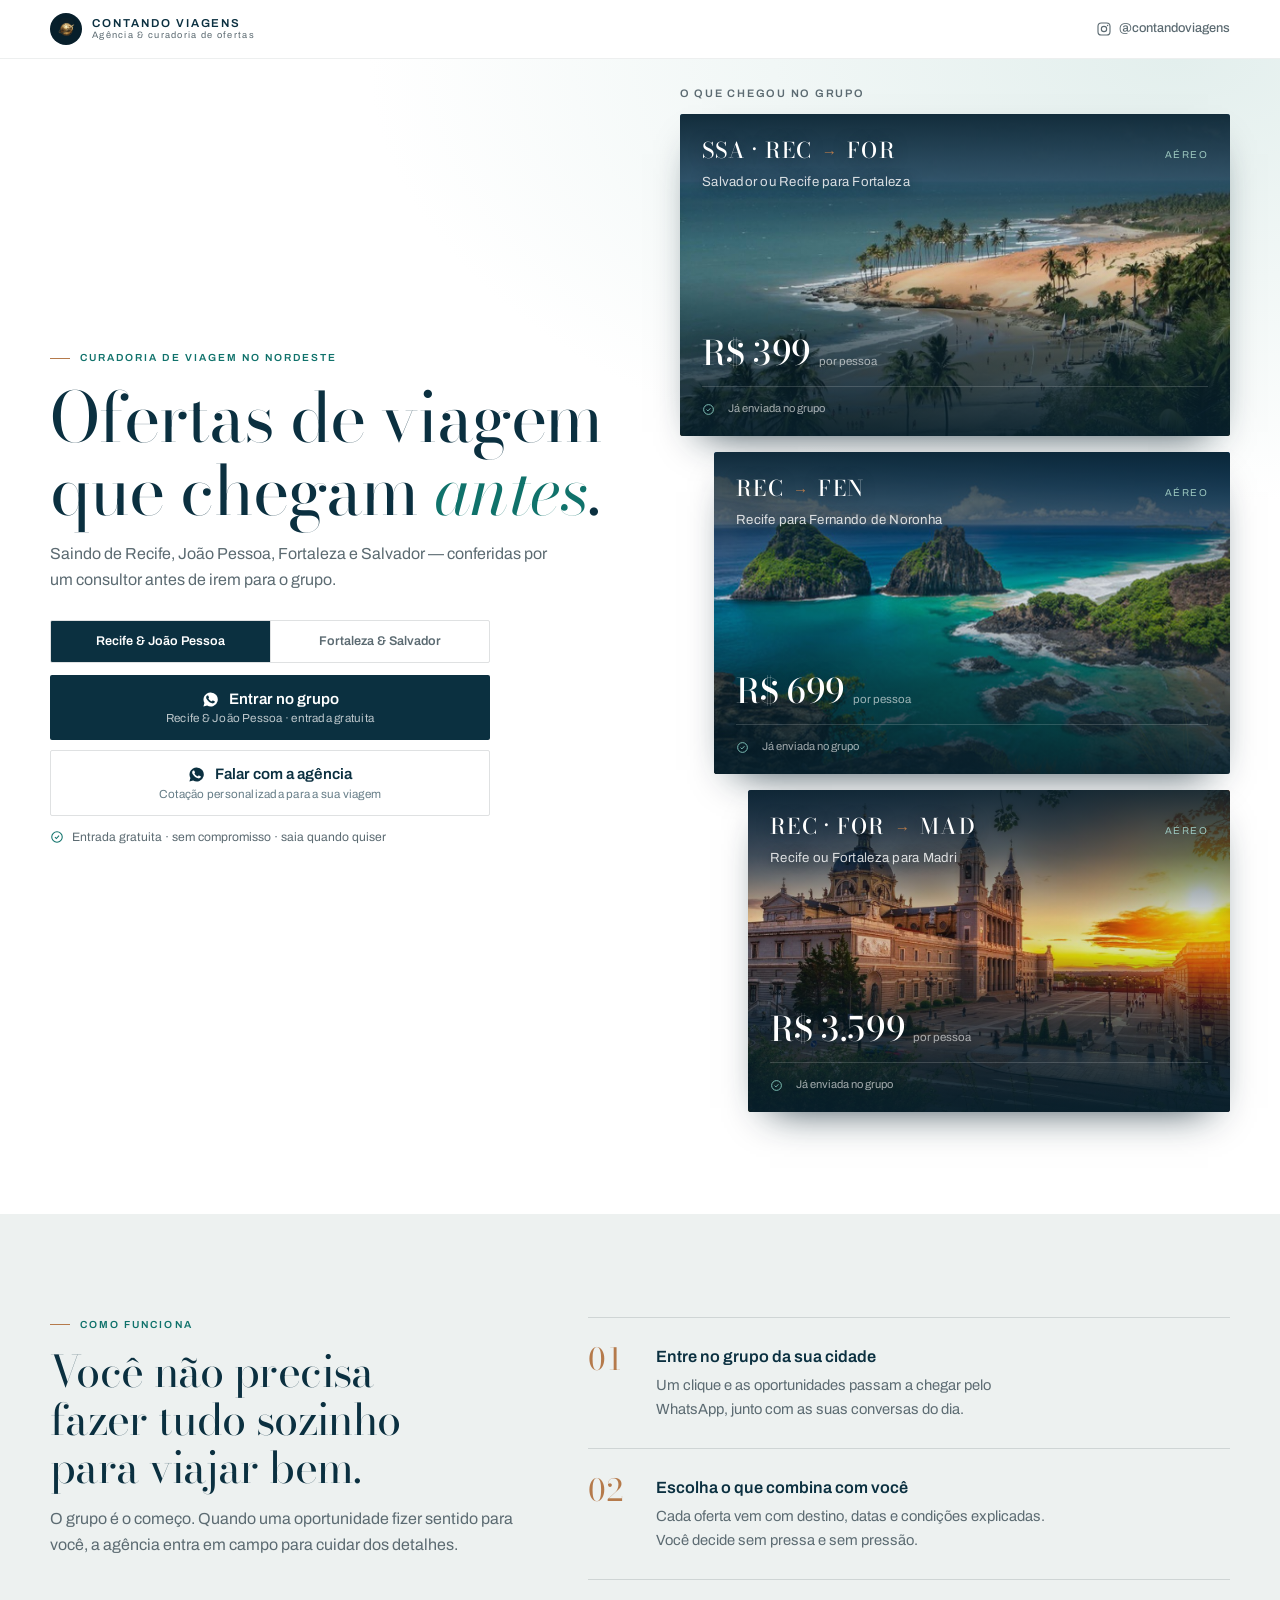
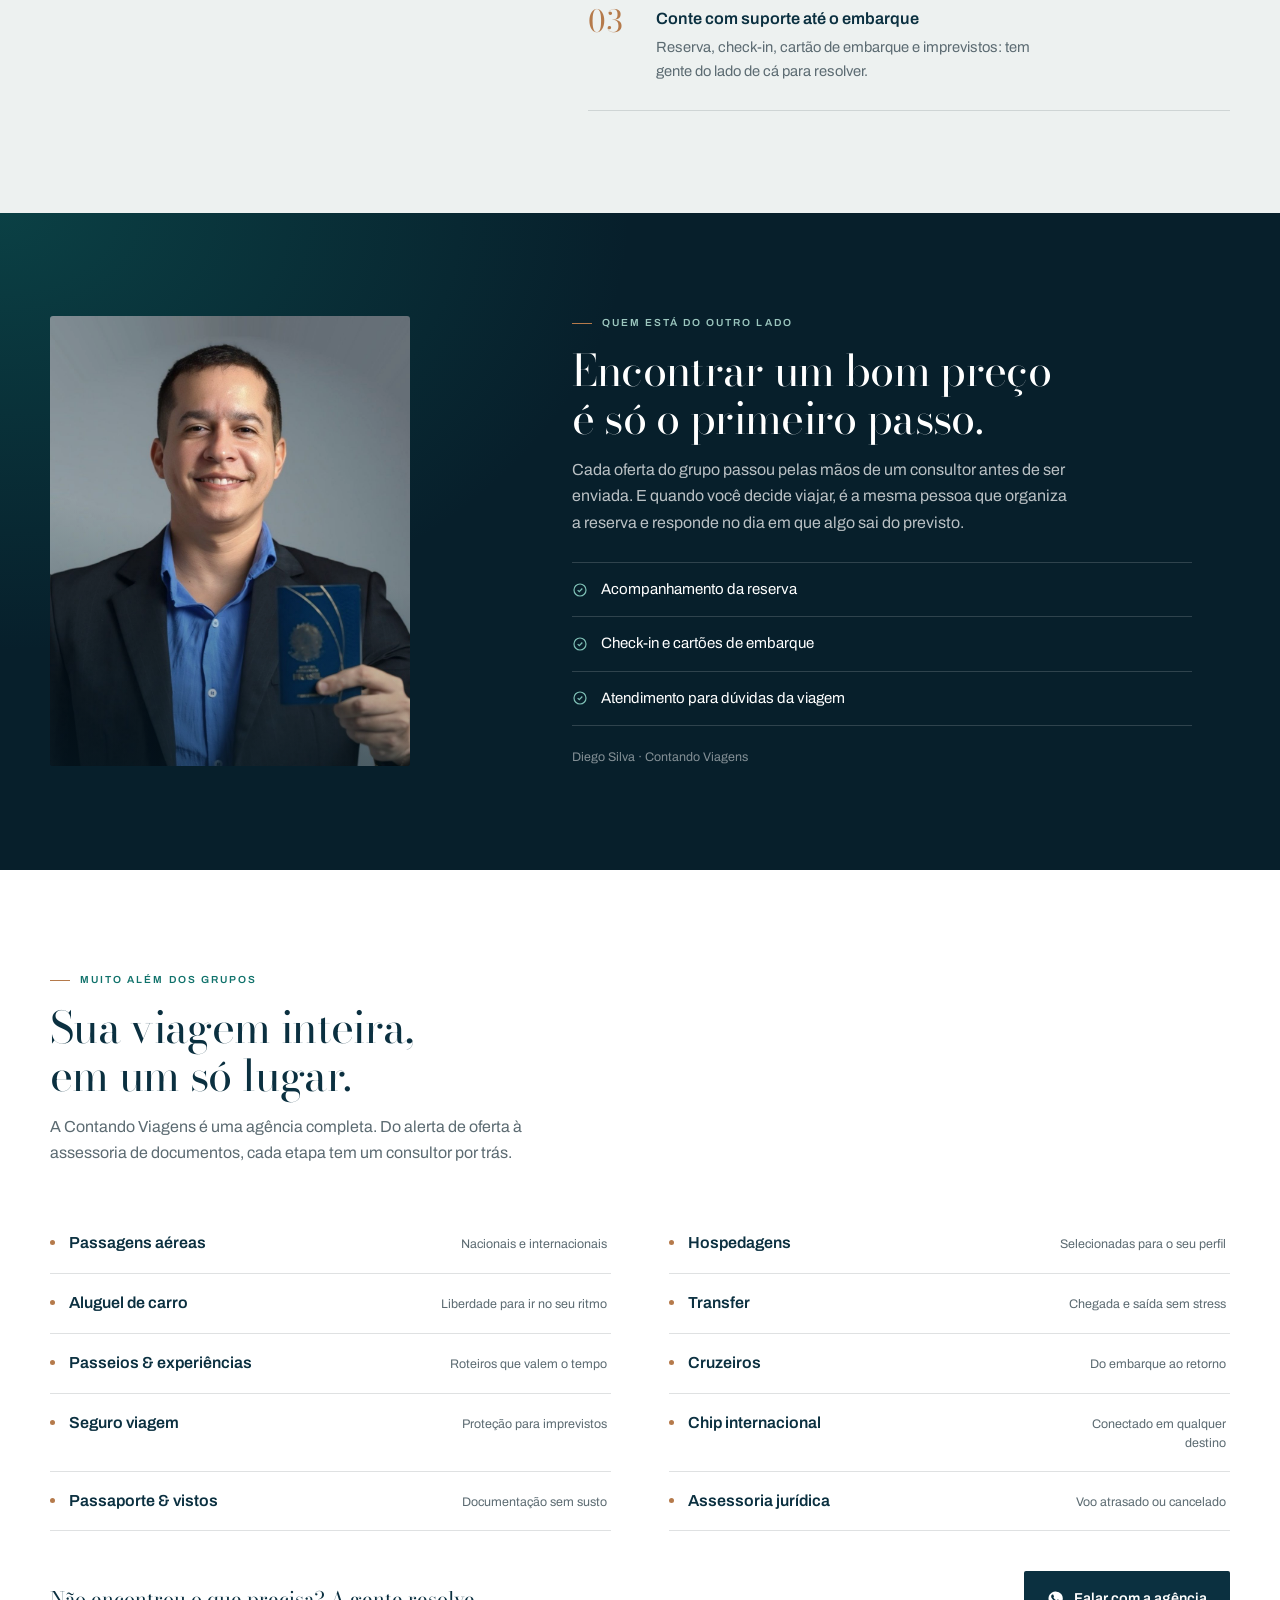
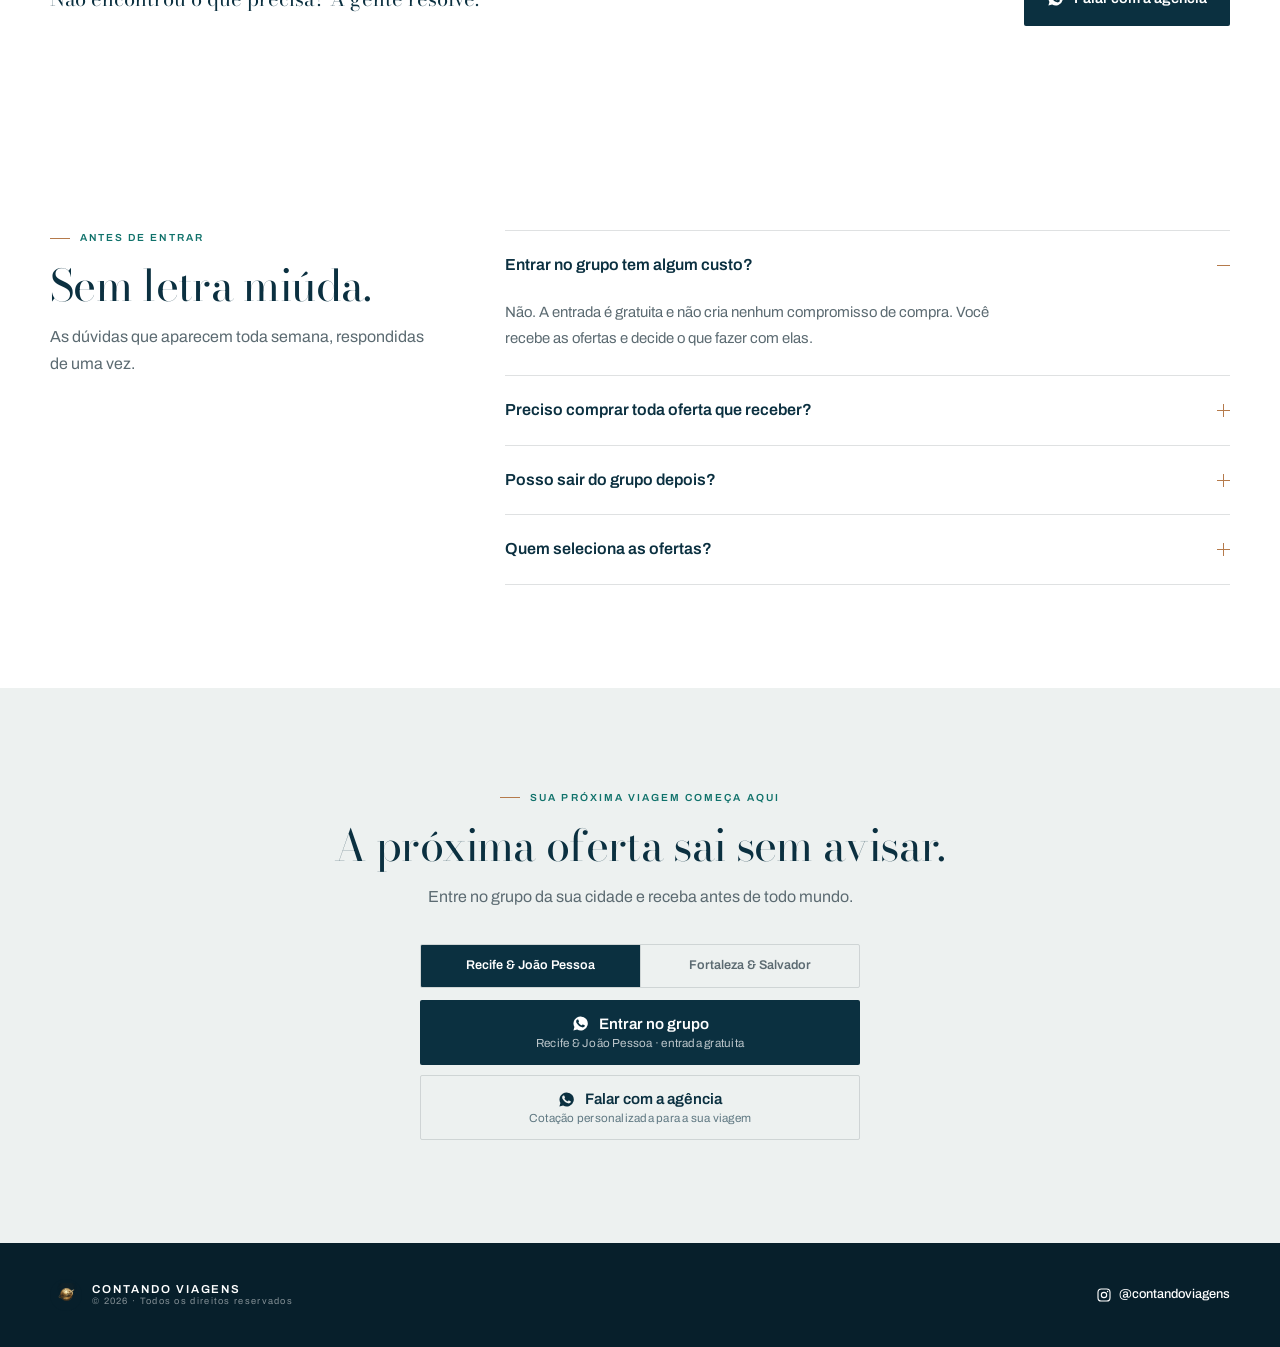
==== commit d5d1784b: "feat(landing): oferta no centro, fotos de destino e caminho da agencia" ====
--- a/index.html
+++ b/index.html
@@ -6,22 +6,24 @@
     <meta name="theme-color" content="#0B3040">
     <title>Contando Viagens | Ofertas de viagem para Recife, João Pessoa, Fortaleza e Salvador</title>
     <meta name="description" content="Entre gratuitamente nos grupos de ofertas da Contando Viagens e receba oportunidades de passagens e pacotes saindo de Recife, João Pessoa, Fortaleza e Salvador.">
+    <link rel="canonical" href="https://contandoviagens.com.br/">
     <link rel="icon" type="image/png" href="logo.png">
     <link rel="apple-touch-icon" href="logo.png">
 
     <meta property="og:type" content="website">
     <meta property="og:locale" content="pt_BR">
     <meta property="og:site_name" content="Contando Viagens">
-    <meta property="og:title" content="Ofertas de viagem saindo de Recife, João Pessoa, Fortaleza e Salvador">
-    <meta property="og:description" content="Entre gratuitamente nos grupos da Contando Viagens e receba alertas de passagens e pacotes com curadoria humana.">
-    <!-- Preencher og:url e a imagem de compartilhamento com o dominio real da LP -->
+    <meta property="og:url" content="https://contandoviagens.com.br/">
+    <meta property="og:title" content="Ofertas de viagem que chegam antes no seu WhatsApp">
+    <meta property="og:description" content="Alertas de passagens e pacotes saindo de Recife, João Pessoa, Fortaleza e Salvador, conferidos por um consultor antes de irem para o grupo.">
+    <meta property="og:image" content="https://contandoviagens.com.br/noronha.jpg">
     <meta name="twitter:card" content="summary_large_image">
 
     <link rel="preconnect" href="https://fonts.googleapis.com">
     <link rel="preconnect" href="https://fonts.gstatic.com" crossorigin>
     <link rel="stylesheet" href="https://fonts.googleapis.com/css2?family=Archivo:wght@400;500;600;700&family=Bodoni+Moda:ital,opsz,wght@0,6..96,400..600;1,6..96,400..500&display=swap">
-    <link rel="preload" as="image" href="founder.jpg" fetchpriority="high">
-    <link rel="stylesheet" href="style.css?v=2">
+    <link rel="preload" as="image" href="fortaleza.jpg" fetchpriority="high">
+    <link rel="stylesheet" href="style.css?v=3">
 
     <!-- Meta Pixel Code -->
     <script>
@@ -48,93 +50,78 @@
       <span class="brand-mark"><img src="logo.png" alt="" width="128" height="128" decoding="async"></span>
       <span class="brand-name">CONTANDO VIAGENS<span>Agência &amp; curadoria de ofertas</span></span>
     </a>
-    <div class="topbar-right">
-      <a class="ig" href="https://www.instagram.com/contandoviagenss/" target="_blank" rel="noopener noreferrer" aria-label="Instagram @contandoviagens">
-        <svg viewBox="0 0 24 24" fill="none" stroke="currentColor" stroke-width="1.7"><rect x="3" y="3" width="18" height="18" rx="5"/><circle cx="12" cy="12" r="4"/><circle cx="17.4" cy="6.6" r="1.1" fill="currentColor" stroke="none"/></svg>
-        <span>@contandoviagens</span>
-      </a>
-      <a class="btn btn-ghost btn-sm" href="https://wa.me/5581997869326?text=Ol%C3%A1!%20Quero%20uma%20cota%C3%A7%C3%A3o%20de%20viagem." target="_blank" rel="noopener noreferrer" data-cta-location="header-direct" data-cta-name="Cotação direta">Falar com a agência</a>
-    </div>
+    <a class="ig" href="https://www.instagram.com/contandoviagenss/" target="_blank" rel="noopener noreferrer"><svg viewBox="0 0 24 24" fill="none" stroke="currentColor" stroke-width="1.7"><rect x="3" y="3" width="18" height="18" rx="5"/><circle cx="12" cy="12" r="4"/><circle cx="17.4" cy="6.6" r="1.1" fill="currentColor" stroke="none"/></svg><span>@contandoviagens</span></a>
   </div>
 </header>
 
 <main id="conteudo">
   <section class="hero">
     <div class="wrap hero-grid">
-      <div class="rv">
+      <div class="hero-left">
+      <div class="hero-copy rv">
         <p class="label">Curadoria de viagem no Nordeste</p>
-        <h1 class="display">As próximas boas oportunidades chegam <em>antes</em> no seu WhatsApp.</h1>
-        <p class="lede">Entre gratuitamente nos grupos da Contando Viagens e receba alertas de passagens e pacotes com saída de Recife, João Pessoa, Fortaleza e Salvador — selecionados por gente, não por robô.</p>
-
-        <div class="codes" aria-label="Cidades de saída">
-          <span class="code"><b>REC</b><span>Recife</span></span>
-          <span class="code"><b>JPA</b><span>João Pessoa</span></span>
-          <span class="code"><b>FOR</b><span>Fortaleza</span></span>
-          <span class="code"><b>SSA</b><span>Salvador</span></span>
+        <h1 class="display">Ofertas de viagem que chegam <em>antes</em>.</h1>
+        <p class="lede">Saindo de Recife, João Pessoa, Fortaleza e Salvador — conferidas por um consultor antes de irem para o grupo.</p>
+      </div>
+
+      <div class="hero-cta rv" style="--d:60ms">
+          <div class="picker" role="group" aria-label="Escolha a sua cidade de saída">
+            <button type="button" data-city="recjp" aria-pressed="true">Recife &amp; João Pessoa</button>
+            <button type="button" data-city="forsal" aria-pressed="false">Fortaleza &amp; Salvador</button>
+          </div>
+          <a class="btn btn-solid btn-block btn-cta grupo-cta" id="cta" href="https://chat.whatsapp.com/E8IaWyrQtkeJks55UQvmTr?mode=gi_t" target="_blank" rel="noopener noreferrer" data-cta-location="hero-grupo" data-cta-name="Grupo de ofertas">
+            <b><svg viewBox="0 0 24 24" fill="currentColor"><path d="M12 2a10 10 0 0 0-8.6 15L2 22l5.2-1.4A10 10 0 1 0 12 2Zm5.6 14.2c-.2.7-1.3 1.3-1.9 1.3-.5 0-1.1.2-3.6-.8-3-1.3-4.9-4.4-5-4.6-.2-.2-1.2-1.6-1.2-3s.7-2.1 1-2.4c.3-.3.6-.4.8-.4h.6c.2 0 .4 0 .6.5l.9 2.1c.1.2 0 .4-.1.6l-.4.5c-.1.2-.3.3-.1.6.2.3.8 1.4 1.8 2.3 1.3 1.1 2.3 1.5 2.6 1.6.2.1.4.1.6-.1l.8-1c.2-.2.4-.2.6-.1l2 1c.3.1.4.2.5.3v1Z"/></svg> Entrar no grupo</b>
+            <small id="cta-sub">Recife &amp; João Pessoa · entrada gratuita</small>
+          </a>
+          <a class="btn btn-ghost btn-block btn-cta segundo" href="https://wa.me/5581997869326?text=Ol%C3%A1%2C%20vim%20do%20site%20e%20gostaria%20de%20uma%20cota%C3%A7%C3%A3o%20para%20viajar" target="_blank" rel="noopener noreferrer" data-cta-location="hero-cotacao" data-cta-name="Cotação direta">
+            <b><svg viewBox="0 0 24 24" fill="currentColor"><path d="M12 2a10 10 0 0 0-8.6 15L2 22l5.2-1.4A10 10 0 1 0 12 2Zm5.6 14.2c-.2.7-1.3 1.3-1.9 1.3-.5 0-1.1.2-3.6-.8-3-1.3-4.9-4.4-5-4.6-.2-.2-1.2-1.6-1.2-3s.7-2.1 1-2.4c.3-.3.6-.4.8-.4h.6c.2 0 .4 0 .6.5l.9 2.1c.1.2 0 .4-.1.6l-.4.5c-.1.2-.3.3-.1.6.2.3.8 1.4 1.8 2.3 1.3 1.1 2.3 1.5 2.6 1.6.2.1.4.1.6-.1l.8-1c.2-.2.4-.2.6-.1l2 1c.3.1.4.2.5.3v1Z"/></svg> Falar com a agência</b>
+            <small>Cotação personalizada para a sua viagem</small>
+          </a>
+          <p class="cta-note"><svg viewBox="0 0 24 24" fill="none" stroke="currentColor" stroke-width="1.8"><circle cx="12" cy="12" r="9"/><path d="m8.5 12.2 2.4 2.4 4.6-4.9"/></svg> Entrada gratuita · sem compromisso · saia quando quiser</p>
+      </div>
+      </div>
+
+      <div class="deck rv" style="--d:120ms">
+        <div class="deck-head">
+          <p>O que chegou no grupo</p>
+          <span id="rail-hint">deslize para ver mais</span>
         </div>
-
-        <div class="groups">
-          <a class="group" href="https://chat.whatsapp.com/E8IaWyrQtkeJks55UQvmTr?mode=gi_t" target="_blank" rel="noopener noreferrer" data-cta-location="hero-group-recjp" data-cta-name="Grupo de ofertas Recife e João Pessoa">
-            <span class="group-codes">REC · JPA</span>
-            <span><span class="group-name">Grupo Recife &amp; João Pessoa</span><span class="group-sub">Ofertas com saída de Pernambuco e Paraíba</span></span>
-            <span class="group-go">Entrar <svg viewBox="0 0 24 24" fill="none" stroke="currentColor" stroke-width="1.8"><path d="M4 12h15M13 6l6 6-6 6"/></svg></span>
-          </a>
-          <a class="group" href="https://chat.whatsapp.com/CEX3t7DDpuGIw30QyJNn1O?mode=gi_t" target="_blank" rel="noopener noreferrer" data-cta-location="hero-group-forsal" data-cta-name="Grupo de ofertas Fortaleza e Salvador">
-            <span class="group-codes">FOR · SSA</span>
-            <span><span class="group-name">Grupo Fortaleza &amp; Salvador</span><span class="group-sub">Ofertas com saída do Ceará e da Bahia</span></span>
-            <span class="group-go">Entrar <svg viewBox="0 0 24 24" fill="none" stroke="currentColor" stroke-width="1.8"><path d="M4 12h15M13 6l6 6-6 6"/></svg></span>
-          </a>
+        <div class="rail" tabindex="0" aria-label="Ofertas recentes">
+
+          <article class="fare">
+            <span class="fare-photo" style="background-image:url(fortaleza.jpg)" aria-hidden="true"></span>
+            <div class="fare-top">
+              <p class="route">SSA · REC <i>&rarr;</i> FOR</p>
+              <p class="fare-kind">Aéreo</p>
+            </div>
+            <p class="fare-city">Salvador ou Recife para Fortaleza</p>
+            <p class="fare-price"><b>R$ 399</b> <small>por pessoa</small></p>
+            <p class="fare-foot"><svg viewBox="0 0 24 24" fill="none" stroke="currentColor" stroke-width="1.8"><circle cx="12" cy="12" r="9"/><path d="m8.5 12.2 2.4 2.4 4.6-4.9"/></svg>Já enviada no grupo</p>
+          </article>
+
+          <article class="fare">
+            <span class="fare-photo" style="background-image:url(noronha.jpg)" aria-hidden="true"></span>
+            <div class="fare-top">
+              <p class="route">REC <i>&rarr;</i> FEN</p>
+              <p class="fare-kind">Aéreo</p>
+            </div>
+            <p class="fare-city">Recife para Fernando de Noronha</p>
+            <p class="fare-price"><b>R$ 699</b> <small>por pessoa</small></p>
+            <p class="fare-foot"><svg viewBox="0 0 24 24" fill="none" stroke="currentColor" stroke-width="1.8"><circle cx="12" cy="12" r="9"/><path d="m8.5 12.2 2.4 2.4 4.6-4.9"/></svg>Já enviada no grupo</p>
+          </article>
+
+          <article class="fare">
+            <span class="fare-photo" style="background-image:url(madri.jpg)" aria-hidden="true"></span>
+            <div class="fare-top">
+              <p class="route">REC · FOR <i>&rarr;</i> MAD</p>
+              <p class="fare-kind">Aéreo</p>
+            </div>
+            <p class="fare-city">Recife ou Fortaleza para Madri</p>
+            <p class="fare-price"><b>R$ 3.599</b> <small>por pessoa</small></p>
+            <p class="fare-foot"><svg viewBox="0 0 24 24" fill="none" stroke="currentColor" stroke-width="1.8"><circle cx="12" cy="12" r="9"/><path d="m8.5 12.2 2.4 2.4 4.6-4.9"/></svg>Já enviada no grupo</p>
+          </article>
+
         </div>
-
-        <div class="hero-foot">
-          <a class="btn btn-ghost" href="https://wa.me/5581997869326?text=Ol%C3%A1!%20Quero%20uma%20cota%C3%A7%C3%A3o%20de%20viagem." target="_blank" rel="noopener noreferrer" data-cta-location="hero-direct" data-cta-name="Cotação direta">
-            <svg viewBox="0 0 24 24" fill="currentColor"><path d="M12 2a10 10 0 0 0-8.6 15L2 22l5.2-1.4A10 10 0 1 0 12 2Zm5.6 14.2c-.2.7-1.3 1.3-1.9 1.3-.5 0-1.1.2-3.6-.8-3-1.3-4.9-4.4-5-4.6-.2-.2-1.2-1.6-1.2-3s.7-2.1 1-2.4c.3-.3.6-.4.8-.4h.6c.2 0 .4 0 .6.5l.9 2.1c.1.2 0 .4-.1.6l-.4.5c-.1.2-.3.3-.1.6.2.3.8 1.4 1.8 2.3 1.3 1.1 2.3 1.5 2.6 1.6.2.1.4.1.6-.1l.8-1c.2-.2.4-.2.6-.1l2 1c.3.1.4.2.5.3v1Z"/></svg>
-            Quero uma cotação personalizada
-          </a>
-          <span class="note">
-            <svg viewBox="0 0 24 24" fill="none" stroke="currentColor" stroke-width="1.8"><circle cx="12" cy="12" r="9"/><path d="m8.5 12.2 2.4 2.4 4.6-4.9"/></svg>
-            Entrada gratuita · sem compromisso · saia quando quiser
-          </span>
-        </div>
-      </div>
-
-      <div class="portrait rv" style="--d:140ms">
-        <span class="portrait-rule"></span>
-        <span class="portrait-rule-v"></span>
-        <div class="portrait-frame">
-          <img src="founder.jpg" alt="Consultor da Contando Viagens segurando um passaporte" width="1200" height="1500" fetchpriority="high" decoding="async">
-          <div class="portrait-cap">
-            <b>Atendimento humano, do planejamento ao embarque</b>
-            <span>Diego Silva · Contando Viagens</span>
-          </div>
-        </div>
-      </div>
-    </div>
-  </section>
-
-  <section class="section">
-    <div class="wrap">
-      <div class="head rv">
-        <p class="label">O que chega no grupo</p>
-        <h2 class="display">Uma oportunidade certa, na hora certa, muda a viagem inteira.</h2>
-        <p class="lede">Você recebe avisos claros e conferidos por um consultor — sem precisar vasculhar dezenas de sites nem correr atrás de preço que já acabou.</p>
-      </div>
-      <div class="offers">
-        <article class="offer rv">
-          <span class="offer-idx" aria-hidden="true"></span>
-          <h3>Alertas de passagens</h3>
-          <p>Oportunidades para voar pelo Brasil e pelo mundo com saída da sua região, avisadas enquanto ainda dá tempo.</p>
-        </article>
-        <article class="offer rv" style="--d:90ms">
-          <span class="offer-idx" aria-hidden="true"></span>
-          <h3>Pacotes selecionados</h3>
-          <p>Combinações de aéreo, hospedagem e experiências para quem prefere resolver a viagem de uma vez só.</p>
-        </article>
-        <article class="offer rv" style="--d:180ms">
-          <span class="offer-idx" aria-hidden="true"></span>
-          <h3>Datas que valem a pena</h3>
-          <p>Feriados, férias e escapadas curtas — quando o calendário e o preço conversam entre si.</p>
-        </article>
       </div>
     </div>
   </section>
@@ -148,9 +135,28 @@
       </div>
       <ol class="steps">
         <li class="step rv"><span class="step-n">01</span><div><h3>Entre no grupo da sua cidade</h3><p>Um clique e as oportunidades passam a chegar pelo WhatsApp, junto com as suas conversas do dia.</p></div></li>
-        <li class="step rv" style="--d:90ms"><span class="step-n">02</span><div><h3>Escolha o que combina com você</h3><p>Cada oferta vem com destino, datas e condições explicadas. Você decide sem pressa e sem pressão.</p></div></li>
-        <li class="step rv" style="--d:180ms"><span class="step-n">03</span><div><h3>Conte com suporte até o embarque</h3><p>Reserva, check-in, cartão de embarque e imprevistos: tem gente do lado de cá para resolver.</p></div></li>
+        <li class="step rv" style="--d:80ms"><span class="step-n">02</span><div><h3>Escolha o que combina com você</h3><p>Cada oferta vem com destino, datas e condições explicadas. Você decide sem pressa e sem pressão.</p></div></li>
+        <li class="step rv" style="--d:160ms"><span class="step-n">03</span><div><h3>Conte com suporte até o embarque</h3><p>Reserva, check-in, cartão de embarque e imprevistos: tem gente do lado de cá para resolver.</p></div></li>
       </ol>
+    </div>
+  </section>
+
+  <section class="section human">
+    <div class="wrap human-in">
+      <div class="human-photo rv">
+        <img src="founder.jpg" alt="Diego Silva, consultor da Contando Viagens, segurando um passaporte" width="1200" height="1500" loading="lazy" decoding="async">
+      </div>
+      <div class="head rv" style="--d:90ms">
+        <p class="label on-dark">Quem está do outro lado</p>
+        <h2 class="display">Encontrar um bom preço é só o primeiro passo.</h2>
+        <p class="lede">Cada oferta do grupo passou pelas mãos de um consultor antes de ser enviada. E quando você decide viajar, é a mesma pessoa que organiza a reserva e responde no dia em que algo sai do previsto.</p>
+        <ul class="human-list">
+          <li><svg viewBox="0 0 24 24" fill="none" stroke="currentColor" stroke-width="1.8"><circle cx="12" cy="12" r="9"/><path d="m8.5 12.2 2.4 2.4 4.6-4.9"/></svg> Acompanhamento da reserva</li>
+          <li><svg viewBox="0 0 24 24" fill="none" stroke="currentColor" stroke-width="1.8"><circle cx="12" cy="12" r="9"/><path d="m8.5 12.2 2.4 2.4 4.6-4.9"/></svg> Check-in e cartões de embarque</li>
+          <li><svg viewBox="0 0 24 24" fill="none" stroke="currentColor" stroke-width="1.8"><circle cx="12" cy="12" r="9"/><path d="m8.5 12.2 2.4 2.4 4.6-4.9"/></svg> Atendimento para dúvidas da viagem</li>
+        </ul>
+        <p class="human-sign">Diego Silva · Contando Viagens</p>
+      </div>
     </div>
   </section>
 
@@ -162,41 +168,22 @@
         <p class="lede">A Contando Viagens é uma agência completa. Do alerta de oferta à assessoria de documentos, cada etapa tem um consultor por trás.</p>
       </div>
       <div class="index">
-        <a class="svc rv" href="https://wa.me/5581997869326?text=Ol%C3%A1!%20Quero%20uma%20cota%C3%A7%C3%A3o%20de%20viagem." target="_blank" rel="noopener noreferrer" data-cta-location="agency-service" data-cta-name="Cotação direta"><span class="svc-n">01</span><span class="svc-name">Passagens aéreas</span><span class="svc-desc">Nacionais e internacionais</span></a>
-        <a class="svc rv" href="https://wa.me/5581997869326?text=Ol%C3%A1!%20Quero%20uma%20cota%C3%A7%C3%A3o%20de%20viagem." target="_blank" rel="noopener noreferrer" data-cta-location="agency-service" data-cta-name="Cotação direta"><span class="svc-n">02</span><span class="svc-name">Hospedagens</span><span class="svc-desc">Selecionadas para o seu perfil</span></a>
-        <a class="svc rv" href="https://wa.me/5581997869326?text=Ol%C3%A1!%20Quero%20uma%20cota%C3%A7%C3%A3o%20de%20viagem." target="_blank" rel="noopener noreferrer" data-cta-location="agency-service" data-cta-name="Cotação direta"><span class="svc-n">03</span><span class="svc-name">Aluguel de carro</span><span class="svc-desc">Liberdade para ir no seu ritmo</span></a>
-        <a class="svc rv" href="https://wa.me/5581997869326?text=Ol%C3%A1!%20Quero%20uma%20cota%C3%A7%C3%A3o%20de%20viagem." target="_blank" rel="noopener noreferrer" data-cta-location="agency-service" data-cta-name="Cotação direta"><span class="svc-n">04</span><span class="svc-name">Transfer</span><span class="svc-desc">Chegada e saída sem stress</span></a>
-        <a class="svc rv" href="https://wa.me/5581997869326?text=Ol%C3%A1!%20Quero%20uma%20cota%C3%A7%C3%A3o%20de%20viagem." target="_blank" rel="noopener noreferrer" data-cta-location="agency-service" data-cta-name="Cotação direta"><span class="svc-n">05</span><span class="svc-name">Passeios &amp; experiências</span><span class="svc-desc">Roteiros que valem o tempo</span></a>
-        <a class="svc rv" href="https://wa.me/5581997869326?text=Ol%C3%A1!%20Quero%20uma%20cota%C3%A7%C3%A3o%20de%20viagem." target="_blank" rel="noopener noreferrer" data-cta-location="agency-service" data-cta-name="Cotação direta"><span class="svc-n">06</span><span class="svc-name">Cruzeiros</span><span class="svc-desc">Do embarque ao retorno</span></a>
-        <a class="svc rv" href="https://wa.me/5581997869326?text=Ol%C3%A1!%20Quero%20uma%20cota%C3%A7%C3%A3o%20de%20viagem." target="_blank" rel="noopener noreferrer" data-cta-location="agency-service" data-cta-name="Cotação direta"><span class="svc-n">07</span><span class="svc-name">Seguro viagem</span><span class="svc-desc">Proteção para imprevistos</span></a>
-        <a class="svc rv" href="https://wa.me/5581997869326?text=Ol%C3%A1!%20Quero%20uma%20cota%C3%A7%C3%A3o%20de%20viagem." target="_blank" rel="noopener noreferrer" data-cta-location="agency-service" data-cta-name="Cotação direta"><span class="svc-n">08</span><span class="svc-name">Chip internacional</span><span class="svc-desc">Conectado em qualquer destino</span></a>
-        <a class="svc rv" href="https://wa.me/5581997869326?text=Ol%C3%A1!%20Quero%20uma%20cota%C3%A7%C3%A3o%20de%20viagem." target="_blank" rel="noopener noreferrer" data-cta-location="agency-service" data-cta-name="Cotação direta"><span class="svc-n">09</span><span class="svc-name">Passaporte &amp; vistos</span><span class="svc-desc">Documentação sem susto</span></a>
-        <a class="svc rv" href="https://wa.me/5581997869326?text=Ol%C3%A1!%20Quero%20uma%20cota%C3%A7%C3%A3o%20de%20viagem." target="_blank" rel="noopener noreferrer" data-cta-location="agency-service" data-cta-name="Cotação direta"><span class="svc-n">10</span><span class="svc-name">Assessoria jurídica</span><span class="svc-desc">Voo atrasado ou cancelado</span></a>
+        <a class="svc rv" href="https://wa.me/5581997869326?text=Ol%C3%A1%2C%20vim%20do%20site%20e%20gostaria%20de%20uma%20cota%C3%A7%C3%A3o%20para%20viajar" target="_blank" rel="noopener noreferrer" data-cta-location="agencia-servico" data-cta-name="Cotação direta"><span class="svc-dot"></span><span class="svc-name">Passagens aéreas</span><span class="svc-desc">Nacionais e internacionais</span></a>
+        <a class="svc rv" href="https://wa.me/5581997869326?text=Ol%C3%A1%2C%20vim%20do%20site%20e%20gostaria%20de%20uma%20cota%C3%A7%C3%A3o%20para%20viajar" target="_blank" rel="noopener noreferrer" data-cta-location="agencia-servico" data-cta-name="Cotação direta"><span class="svc-dot"></span><span class="svc-name">Hospedagens</span><span class="svc-desc">Selecionadas para o seu perfil</span></a>
+        <a class="svc rv" href="https://wa.me/5581997869326?text=Ol%C3%A1%2C%20vim%20do%20site%20e%20gostaria%20de%20uma%20cota%C3%A7%C3%A3o%20para%20viajar" target="_blank" rel="noopener noreferrer" data-cta-location="agencia-servico" data-cta-name="Cotação direta"><span class="svc-dot"></span><span class="svc-name">Aluguel de carro</span><span class="svc-desc">Liberdade para ir no seu ritmo</span></a>
+        <a class="svc rv" href="https://wa.me/5581997869326?text=Ol%C3%A1%2C%20vim%20do%20site%20e%20gostaria%20de%20uma%20cota%C3%A7%C3%A3o%20para%20viajar" target="_blank" rel="noopener noreferrer" data-cta-location="agencia-servico" data-cta-name="Cotação direta"><span class="svc-dot"></span><span class="svc-name">Transfer</span><span class="svc-desc">Chegada e saída sem stress</span></a>
+        <a class="svc rv" href="https://wa.me/5581997869326?text=Ol%C3%A1%2C%20vim%20do%20site%20e%20gostaria%20de%20uma%20cota%C3%A7%C3%A3o%20para%20viajar" target="_blank" rel="noopener noreferrer" data-cta-location="agencia-servico" data-cta-name="Cotação direta"><span class="svc-dot"></span><span class="svc-name">Passeios &amp; experiências</span><span class="svc-desc">Roteiros que valem o tempo</span></a>
+        <a class="svc rv" href="https://wa.me/5581997869326?text=Ol%C3%A1%2C%20vim%20do%20site%20e%20gostaria%20de%20uma%20cota%C3%A7%C3%A3o%20para%20viajar" target="_blank" rel="noopener noreferrer" data-cta-location="agencia-servico" data-cta-name="Cotação direta"><span class="svc-dot"></span><span class="svc-name">Cruzeiros</span><span class="svc-desc">Do embarque ao retorno</span></a>
+        <a class="svc rv" href="https://wa.me/5581997869326?text=Ol%C3%A1%2C%20vim%20do%20site%20e%20gostaria%20de%20uma%20cota%C3%A7%C3%A3o%20para%20viajar" target="_blank" rel="noopener noreferrer" data-cta-location="agencia-servico" data-cta-name="Cotação direta"><span class="svc-dot"></span><span class="svc-name">Seguro viagem</span><span class="svc-desc">Proteção para imprevistos</span></a>
+        <a class="svc rv" href="https://wa.me/5581997869326?text=Ol%C3%A1%2C%20vim%20do%20site%20e%20gostaria%20de%20uma%20cota%C3%A7%C3%A3o%20para%20viajar" target="_blank" rel="noopener noreferrer" data-cta-location="agencia-servico" data-cta-name="Cotação direta"><span class="svc-dot"></span><span class="svc-name">Chip internacional</span><span class="svc-desc">Conectado em qualquer destino</span></a>
+        <a class="svc rv" href="https://wa.me/5581997869326?text=Ol%C3%A1%2C%20vim%20do%20site%20e%20gostaria%20de%20uma%20cota%C3%A7%C3%A3o%20para%20viajar" target="_blank" rel="noopener noreferrer" data-cta-location="agencia-servico" data-cta-name="Cotação direta"><span class="svc-dot"></span><span class="svc-name">Passaporte &amp; vistos</span><span class="svc-desc">Documentação sem susto</span></a>
+        <a class="svc rv" href="https://wa.me/5581997869326?text=Ol%C3%A1%2C%20vim%20do%20site%20e%20gostaria%20de%20uma%20cota%C3%A7%C3%A3o%20para%20viajar" target="_blank" rel="noopener noreferrer" data-cta-location="agencia-servico" data-cta-name="Cotação direta"><span class="svc-dot"></span><span class="svc-name">Assessoria jurídica</span><span class="svc-desc">Voo atrasado ou cancelado</span></a>
       </div>
       <div class="index-foot rv">
         <p>Não encontrou o que precisa? A gente resolve.</p>
-        <a class="btn btn-solid" href="https://wa.me/5581997869326?text=Ol%C3%A1!%20Quero%20uma%20cota%C3%A7%C3%A3o%20de%20viagem." target="_blank" rel="noopener noreferrer" data-cta-location="agency-direct" data-cta-name="Cotação direta">
-          <svg viewBox="0 0 24 24" fill="currentColor"><path d="M12 2a10 10 0 0 0-8.6 15L2 22l5.2-1.4A10 10 0 1 0 12 2Zm5.6 14.2c-.2.7-1.3 1.3-1.9 1.3-.5 0-1.1.2-3.6-.8-3-1.3-4.9-4.4-5-4.6-.2-.2-1.2-1.6-1.2-3s.7-2.1 1-2.4c.3-.3.6-.4.8-.4h.6c.2 0 .4 0 .6.5l.9 2.1c.1.2 0 .4-.1.6l-.4.5c-.1.2-.3.3-.1.6.2.3.8 1.4 1.8 2.3 1.3 1.1 2.3 1.5 2.6 1.6.2.1.4.1.6-.1l.8-1c.2-.2.4-.2.6-.1l2 1c.3.1.4.2.5.3v1Z"/></svg>
-          Falar com a agência
-        </a>
-      </div>
-    </div>
-  </section>
-
-  <section class="section band">
-    <div class="wrap band-in">
-      <div class="head rv">
-        <p class="label on-dark">Depois que a oferta chega</p>
-        <h2 class="display">Encontrar um bom preço é só o primeiro passo.</h2>
-        <p class="lede">Quando você decide viajar, alguém organiza a reserva, acompanha o check-in e responde no dia em que algo sai do previsto.</p>
-      </div>
-      <ul class="band-list rv" style="--d:90ms">
-        <li><svg viewBox="0 0 24 24" fill="none" stroke="currentColor" stroke-width="1.8"><circle cx="12" cy="12" r="9"/><path d="m8.5 12.2 2.4 2.4 4.6-4.9"/></svg> Acompanhamento da reserva</li>
-        <li><svg viewBox="0 0 24 24" fill="none" stroke="currentColor" stroke-width="1.8"><circle cx="12" cy="12" r="9"/><path d="m8.5 12.2 2.4 2.4 4.6-4.9"/></svg> Check-in e cartões de embarque</li>
-        <li><svg viewBox="0 0 24 24" fill="none" stroke="currentColor" stroke-width="1.8"><circle cx="12" cy="12" r="9"/><path d="m8.5 12.2 2.4 2.4 4.6-4.9"/></svg> Atendimento para dúvidas da viagem</li>
-      </ul>
-    </div>
-    <img class="band-mark" src="logo.png" alt="" width="128" height="128" loading="lazy" decoding="async">
+        <a class="btn btn-solid" href="https://wa.me/5581997869326?text=Ol%C3%A1%2C%20vim%20do%20site%20e%20gostaria%20de%20uma%20cota%C3%A7%C3%A3o%20para%20viajar" target="_blank" rel="noopener noreferrer" data-cta-location="agencia-cotacao" data-cta-name="Cotação direta"><svg viewBox="0 0 24 24" fill="currentColor"><path d="M12 2a10 10 0 0 0-8.6 15L2 22l5.2-1.4A10 10 0 1 0 12 2Zm5.6 14.2c-.2.7-1.3 1.3-1.9 1.3-.5 0-1.1.2-3.6-.8-3-1.3-4.9-4.4-5-4.6-.2-.2-1.2-1.6-1.2-3s.7-2.1 1-2.4c.3-.3.6-.4.8-.4h.6c.2 0 .4 0 .6.5l.9 2.1c.1.2 0 .4-.1.6l-.4.5c-.1.2-.3.3-.1.6.2.3.8 1.4 1.8 2.3 1.3 1.1 2.3 1.5 2.6 1.6.2.1.4.1.6-.1l.8-1c.2-.2.4-.2.6-.1l2 1c.3.1.4.2.5.3v1Z"/></svg> Falar com a agência</a>
+      </div>
+    </div>
   </section>
 
   <section class="section">
@@ -206,7 +193,7 @@
         <h2 class="display">Sem letra miúda.</h2>
         <p class="lede">As dúvidas que aparecem toda semana, respondidas de uma vez.</p>
       </div>
-      <div class="faq-list rv" style="--d:90ms">
+      <div class="faq-list rv" style="--d:80ms">
         <details open><summary>Entrar no grupo tem algum custo?<span class="faq-sign"></span></summary><p>Não. A entrada é gratuita e não cria nenhum compromisso de compra. Você recebe as ofertas e decide o que fazer com elas.</p></details>
         <details><summary>Preciso comprar toda oferta que receber?<span class="faq-sign"></span></summary><p>Não. As oportunidades chegam para você avaliar. Compra só quem quiser, quando fizer sentido.</p></details>
         <details><summary>Posso sair do grupo depois?<span class="faq-sign"></span></summary><p>Sim, a qualquer momento, direto pelo WhatsApp. Sem fidelidade e sem precisar avisar ninguém.</p></details>
@@ -219,27 +206,22 @@
     <div class="wrap">
       <div class="head centered rv">
         <p class="label centered">Sua próxima viagem começa aqui</p>
-        <h2 class="display">Não deixe a próxima oportunidade passar.</h2>
-        <p class="lede">Entre no grupo da sua cidade e receba as ofertas assim que elas aparecerem.</p>
-      </div>
-      <div class="groups rv" style="--d:90ms">
-        <a class="group" href="https://chat.whatsapp.com/E8IaWyrQtkeJks55UQvmTr?mode=gi_t" target="_blank" rel="noopener noreferrer" data-cta-location="final-group-recjp" data-cta-name="Grupo de ofertas Recife e João Pessoa">
-          <span class="group-codes">REC · JPA</span>
-          <span><span class="group-name">Grupo Recife &amp; João Pessoa</span><span class="group-sub">Ofertas com saída de Pernambuco e Paraíba</span></span>
-          <span class="group-go">Entrar <svg viewBox="0 0 24 24" fill="none" stroke="currentColor" stroke-width="1.8"><path d="M4 12h15M13 6l6 6-6 6"/></svg></span>
+        <h2 class="display">A próxima oferta sai sem avisar.</h2>
+        <p class="lede">Entre no grupo da sua cidade e receba antes de todo mundo.</p>
+      </div>
+      <div class="hero-cta rv" style="--d:80ms">
+        <div class="picker" role="group" aria-label="Escolha a sua cidade de saída">
+          <button type="button" data-city="recjp" aria-pressed="true">Recife &amp; João Pessoa</button>
+          <button type="button" data-city="forsal" aria-pressed="false">Fortaleza &amp; Salvador</button>
+        </div>
+        <a class="btn btn-solid btn-block btn-cta grupo-cta" href="https://chat.whatsapp.com/E8IaWyrQtkeJks55UQvmTr?mode=gi_t" target="_blank" rel="noopener noreferrer" data-cta-location="final-grupo" data-cta-name="Grupo de ofertas">
+          <b><svg viewBox="0 0 24 24" fill="currentColor"><path d="M12 2a10 10 0 0 0-8.6 15L2 22l5.2-1.4A10 10 0 1 0 12 2Zm5.6 14.2c-.2.7-1.3 1.3-1.9 1.3-.5 0-1.1.2-3.6-.8-3-1.3-4.9-4.4-5-4.6-.2-.2-1.2-1.6-1.2-3s.7-2.1 1-2.4c.3-.3.6-.4.8-.4h.6c.2 0 .4 0 .6.5l.9 2.1c.1.2 0 .4-.1.6l-.4.5c-.1.2-.3.3-.1.6.2.3.8 1.4 1.8 2.3 1.3 1.1 2.3 1.5 2.6 1.6.2.1.4.1.6-.1l.8-1c.2-.2.4-.2.6-.1l2 1c.3.1.4.2.5.3v1Z"/></svg> Entrar no grupo</b>
+          <small>Recife &amp; João Pessoa · entrada gratuita</small>
         </a>
-        <a class="group" href="https://chat.whatsapp.com/CEX3t7DDpuGIw30QyJNn1O?mode=gi_t" target="_blank" rel="noopener noreferrer" data-cta-location="final-group-forsal" data-cta-name="Grupo de ofertas Fortaleza e Salvador">
-          <span class="group-codes">FOR · SSA</span>
-          <span><span class="group-name">Grupo Fortaleza &amp; Salvador</span><span class="group-sub">Ofertas com saída do Ceará e da Bahia</span></span>
-          <span class="group-go">Entrar <svg viewBox="0 0 24 24" fill="none" stroke="currentColor" stroke-width="1.8"><path d="M4 12h15M13 6l6 6-6 6"/></svg></span>
+        <a class="btn btn-ghost btn-block btn-cta segundo" href="https://wa.me/5581997869326?text=Ol%C3%A1%2C%20vim%20do%20site%20e%20gostaria%20de%20uma%20cota%C3%A7%C3%A3o%20para%20viajar" target="_blank" rel="noopener noreferrer" data-cta-location="final-cotacao" data-cta-name="Cotação direta">
+          <b><svg viewBox="0 0 24 24" fill="currentColor"><path d="M12 2a10 10 0 0 0-8.6 15L2 22l5.2-1.4A10 10 0 1 0 12 2Zm5.6 14.2c-.2.7-1.3 1.3-1.9 1.3-.5 0-1.1.2-3.6-.8-3-1.3-4.9-4.4-5-4.6-.2-.2-1.2-1.6-1.2-3s.7-2.1 1-2.4c.3-.3.6-.4.8-.4h.6c.2 0 .4 0 .6.5l.9 2.1c.1.2 0 .4-.1.6l-.4.5c-.1.2-.3.3-.1.6.2.3.8 1.4 1.8 2.3 1.3 1.1 2.3 1.5 2.6 1.6.2.1.4.1.6-.1l.8-1c.2-.2.4-.2.6-.1l2 1c.3.1.4.2.5.3v1Z"/></svg> Falar com a agência</b>
+          <small>Cotação personalizada para a sua viagem</small>
         </a>
-      </div>
-      <div class="final-foot rv">
-        <a class="btn btn-ghost" href="https://wa.me/5581997869326?text=Ol%C3%A1!%20Quero%20uma%20cota%C3%A7%C3%A3o%20de%20viagem." target="_blank" rel="noopener noreferrer" data-cta-location="final-direct" data-cta-name="Cotação direta">Prefiro uma cotação personalizada</a>
-        <span class="note">
-          <svg viewBox="0 0 24 24" fill="none" stroke="currentColor" stroke-width="1.8"><circle cx="12" cy="12" r="9"/><path d="m8.5 12.2 2.4 2.4 4.6-4.9"/></svg>
-          Resposta no mesmo dia, em horário comercial
-        </span>
       </div>
     </div>
   </section>
@@ -248,22 +230,23 @@
 <footer class="foot">
   <div class="wrap foot-in">
     <a class="brand" href="#topo">
-      <span class="brand-mark"><img src="logo.png" alt="" width="128" height="128" loading="lazy" decoding="async"></span>
+      <span class="brand-mark"><img src="logo.png" alt="" width="128" height="128" decoding="async"></span>
       <span class="brand-name">CONTANDO VIAGENS<span>© 2026 · Todos os direitos reservados</span></span>
     </a>
-    <a class="ig" href="https://www.instagram.com/contandoviagenss/" target="_blank" rel="noopener noreferrer">
-      <svg viewBox="0 0 24 24" fill="none" stroke="currentColor" stroke-width="1.7"><rect x="3" y="3" width="18" height="18" rx="5"/><circle cx="12" cy="12" r="4"/><circle cx="17.4" cy="6.6" r="1.1" fill="currentColor" stroke="none"/></svg>
-      <span>@contandoviagens</span>
-    </a>
+    <a class="ig" href="https://www.instagram.com/contandoviagenss/" target="_blank" rel="noopener noreferrer"><svg viewBox="0 0 24 24" fill="none" stroke="currentColor" stroke-width="1.7"><rect x="3" y="3" width="18" height="18" rx="5"/><circle cx="12" cy="12" r="4"/><circle cx="17.4" cy="6.6" r="1.1" fill="currentColor" stroke="none"/></svg><span>@contandoviagens</span></a>
   </div>
 </footer>
 
 <div class="mbar">
-  <a class="btn btn-solid" href="https://chat.whatsapp.com/E8IaWyrQtkeJks55UQvmTr?mode=gi_t" target="_blank" rel="noopener noreferrer" data-cta-location="mobile-group-recjp" data-cta-name="Grupo de ofertas Recife e João Pessoa">REC · JPA</a>
-  <a class="btn btn-solid" href="https://chat.whatsapp.com/CEX3t7DDpuGIw30QyJNn1O?mode=gi_t" target="_blank" rel="noopener noreferrer" data-cta-location="mobile-group-forsal" data-cta-name="Grupo de ofertas Fortaleza e Salvador">FOR · SSA</a>
-  <a class="btn btn-ghost" href="https://wa.me/5581997869326?text=Ol%C3%A1!%20Quero%20uma%20cota%C3%A7%C3%A3o%20de%20viagem." target="_blank" rel="noopener noreferrer" data-cta-location="mobile-direct" data-cta-name="Cotação direta">Cotação</a>
+  <a class="btn btn-ghost mbar-quote" href="https://wa.me/5581997869326?text=Ol%C3%A1%2C%20vim%20do%20site%20e%20gostaria%20de%20uma%20cota%C3%A7%C3%A3o%20para%20viajar" target="_blank" rel="noopener noreferrer" data-cta-location="barra-cotacao" data-cta-name="Cotação direta" aria-label="Falar com a agência">
+    <svg viewBox="0 0 24 24" fill="currentColor"><path d="M12 2a10 10 0 0 0-8.6 15L2 22l5.2-1.4A10 10 0 1 0 12 2Zm5.6 14.2c-.2.7-1.3 1.3-1.9 1.3-.5 0-1.1.2-3.6-.8-3-1.3-4.9-4.4-5-4.6-.2-.2-1.2-1.6-1.2-3s.7-2.1 1-2.4c.3-.3.6-.4.8-.4h.6c.2 0 .4 0 .6.5l.9 2.1c.1.2 0 .4-.1.6l-.4.5c-.1.2-.3.3-.1.6.2.3.8 1.4 1.8 2.3 1.3 1.1 2.3 1.5 2.6 1.6.2.1.4.1.6-.1l.8-1c.2-.2.4-.2.6-.1l2 1c.3.1.4.2.5.3v1Z"/></svg> Cotação
+  </a>
+  <a class="btn btn-solid btn-cta grupo-cta" id="mcta" href="https://chat.whatsapp.com/E8IaWyrQtkeJks55UQvmTr?mode=gi_t" target="_blank" rel="noopener noreferrer" data-cta-location="barra-grupo" data-cta-name="Grupo de ofertas">
+    <b><svg viewBox="0 0 24 24" fill="currentColor"><path d="M12 2a10 10 0 0 0-8.6 15L2 22l5.2-1.4A10 10 0 1 0 12 2Zm5.6 14.2c-.2.7-1.3 1.3-1.9 1.3-.5 0-1.1.2-3.6-.8-3-1.3-4.9-4.4-5-4.6-.2-.2-1.2-1.6-1.2-3s.7-2.1 1-2.4c.3-.3.6-.4.8-.4h.6c.2 0 .4 0 .6.5l.9 2.1c.1.2 0 .4-.1.6l-.4.5c-.1.2-.3.3-.1.6.2.3.8 1.4 1.8 2.3 1.3 1.1 2.3 1.5 2.6 1.6.2.1.4.1.6-.1l.8-1c.2-.2.4-.2.6-.1l2 1c.3.1.4.2.5.3v1Z"/></svg> Entrar no grupo</b>
+    <small id="mcta-sub">Recife &amp; João Pessoa · gratuito</small>
+  </a>
 </div>
 
-<script src="script.js?v=2"></script>
+<script src="script.js?v=3"></script>
 </body>
 </html>
--- a/style.css
+++ b/style.css
@@ -1,281 +1,272 @@
 /* ============================================================
    Contando Viagens — landing page
-   Sistema visual: petróleo + teal profundo + cobre
-   Display: Bodoni Moda · Texto: Archivo
+   Petróleo + teal profundo + cobre · Bodoni Moda + Archivo
    ============================================================ */
 :root{
-  --ground:#ffffff;
-  --mist:#EDF1F0;
-  --mist-deep:#E3EAE8;
-  --ink:#0A1C25;
-  --petrol:#0B3040;
-  --petrol-deep:#071F2B;
-  --teal:#10726B;
-  --teal-soft:#E3EFED;
-  --copper:#B57A4B;
-  --copper-soft:#F3E9DF;
+  --ground:#ffffff; --mist:#EDF1F0; --ink:#0A1C25;
+  --petrol:#0B3040; --petrol-deep:#071F2B;
+  --teal:#10726B; --teal-soft:#E3EFED; --copper:#B57A4B;
   --muted:#5C6B72;
-  --line:rgba(10,28,37,.13);
-  --line-soft:rgba(10,28,37,.07);
-  --line-light:rgba(255,255,255,.16);
+  --line:rgba(10,28,37,.13); --line-soft:rgba(10,28,37,.07); --line-light:rgba(255,255,255,.16);
   --serif:"Bodoni Moda",Didot,"Times New Roman",Georgia,serif;
   --sans:"Archivo","Helvetica Neue",Arial,sans-serif;
-  --pad:clamp(72px,9vw,132px);
+  --pad:clamp(68px,8vw,124px);
 }
 *{box-sizing:border-box}
-body{
-  margin:0;background:var(--ground);color:var(--ink);
-  font-family:var(--sans);font-size:16.5px;line-height:1.55;
-  -webkit-font-smoothing:antialiased;
-}
+body{margin:0;background:var(--ground);color:var(--ink);font-family:var(--sans);font-size:16px;line-height:1.55;-webkit-font-smoothing:antialiased}
 img{max-width:100%;display:block}
 a{color:inherit;text-decoration:none}
 h1,h2,h3,p,ul,ol{margin:0}
-:focus-visible{outline:2px solid var(--copper);outline-offset:3px;border-radius:2px}
+:focus-visible{outline:2px solid var(--copper);outline-offset:3px}
 .skip-link{
   position:absolute;left:16px;top:-64px;z-index:60;padding:12px 16px;
   color:#fff;background:var(--petrol);border-radius:2px;
   font-size:.85rem;font-weight:600;transition:top .2s ease;
 }
 .skip-link:focus{top:16px}
-
 .wrap{width:min(1180px,calc(100% - 40px));margin-inline:auto}
-.label{
-  font-size:.66rem;font-weight:600;letter-spacing:.2em;text-transform:uppercase;
-  color:var(--teal);display:flex;align-items:center;gap:10px;
-}
-.label::before{content:"";width:22px;height:1px;background:var(--copper);flex:none}
+.label{font-size:.64rem;font-weight:600;letter-spacing:.2em;text-transform:uppercase;color:var(--teal);display:flex;align-items:center;gap:10px}
+.label::before{content:"";width:20px;height:1px;background:var(--copper);flex:none}
 .label.centered{justify-content:center}
 .label.on-dark{color:#9CC7BF}
-.label.on-dark::before{background:var(--copper)}
-.display{
-  font-family:var(--serif);font-weight:400;line-height:1.06;
-  letter-spacing:-.015em;text-wrap:balance;color:var(--petrol);
-}
-h1.display{font-size:clamp(2.7rem,5.4vw,4.6rem)}
-h2.display{font-size:clamp(2.05rem,3.6vw,3.15rem);line-height:1.1}
+.display{font-family:var(--serif);font-weight:400;line-height:1.05;letter-spacing:-.015em;color:var(--petrol);text-wrap:balance}
+h1.display{font-size:clamp(2.15rem,6.4vw,4.3rem)}
+h2.display{font-size:clamp(1.95rem,3.4vw,3rem);line-height:1.1}
 .display em{font-style:italic;color:var(--teal)}
-.lede{color:var(--muted);font-size:1.06rem;line-height:1.7;max-width:60ch}
+.lede{color:var(--muted);font-size:1rem;line-height:1.65;max-width:56ch}
+
 
 /* ---------- header ---------- */
-.topbar{
-  position:sticky;top:0;z-index:40;background:rgba(255,255,255,.86);
-  backdrop-filter:blur(14px);-webkit-backdrop-filter:blur(14px);
-  border-bottom:1px solid var(--line-soft);
-}
-.topbar-in{display:flex;align-items:center;justify-content:space-between;gap:20px;height:70px}
-.brand{display:flex;align-items:center;gap:12px}
-.brand-mark{
-  width:36px;height:36px;flex:none;display:grid;place-items:center;border-radius:50%;
-  background:var(--petrol-deep);
-}
-.brand-mark img{width:26px;height:26px}
-.brand-name{font-size:.78rem;font-weight:600;letter-spacing:.19em;color:var(--petrol);line-height:1.25}
-.brand-name span{display:block;font-weight:400;font-size:.6rem;letter-spacing:.16em;color:var(--muted)}
-.topbar-right{display:flex;align-items:center;gap:22px}
-.ig{display:inline-flex;align-items:center;gap:8px;font-size:.82rem;font-weight:500;color:var(--muted)}
-.ig:hover{color:var(--teal)}
+.topbar{position:sticky;top:0;z-index:40;background:rgba(255,255,255,.88);backdrop-filter:blur(14px);-webkit-backdrop-filter:blur(14px);border-bottom:1px solid var(--line-soft)}
+.topbar-in{display:flex;align-items:center;justify-content:space-between;gap:16px;height:58px}
+.brand{display:flex;align-items:center;gap:10px}
+.brand-mark{width:32px;height:32px;flex:none;display:grid;place-items:center;border-radius:50%;background:var(--petrol-deep)}
+.brand-mark img{width:23px;height:23px}
+.brand-name{font-size:.72rem;font-weight:600;letter-spacing:.17em;color:var(--petrol);line-height:1.25}
+.brand-name span{display:block;font-weight:400;font-size:.58rem;letter-spacing:.14em;color:var(--muted)}
+.ig{display:inline-flex;align-items:center;gap:7px;font-size:.8rem;font-weight:500;color:var(--muted)}
 .ig svg{width:16px;height:16px}
 
-/* ---------- buttons ---------- */
-.btn{
-  display:inline-flex;align-items:center;justify-content:center;gap:10px;
-  font-family:var(--sans);font-size:.9rem;font-weight:600;letter-spacing:.01em;
-  padding:14px 22px;border-radius:2px;border:1px solid transparent;
-  transition:background .25s ease,color .25s ease,border-color .25s ease;
-}
+/* ---------- botoes ---------- */
+.btn{display:inline-flex;align-items:center;justify-content:center;gap:10px;font-family:var(--sans);font-size:.9rem;font-weight:600;padding:15px 22px;border-radius:2px;border:1px solid transparent;transition:background .25s ease,color .25s ease,border-color .25s ease}
 .btn svg{width:17px;height:17px;flex:none}
 .btn-solid{background:var(--petrol);color:#fff}
 .btn-solid:hover{background:var(--teal)}
-.btn-ghost{border-color:var(--line);color:var(--petrol);background:transparent}
+.btn-ghost{border-color:var(--line);color:var(--petrol)}
 .btn-ghost:hover{border-color:var(--petrol);background:var(--petrol);color:#fff}
-.btn-ghost-light{border-color:var(--line-light);color:#fff}
-.btn-ghost-light:hover{background:#fff;color:var(--petrol);border-color:#fff}
-.btn-sm{padding:10px 16px;font-size:.8rem}
-
-/* ---------- group cards ---------- */
-.groups{display:grid;gap:0;border-top:1px solid var(--line)}
-.group{
-  display:grid;grid-template-columns:auto 1fr auto;align-items:center;gap:18px;
-  padding:20px 4px;border-bottom:1px solid var(--line);
-  transition:padding-left .3s ease,background .3s ease;
-}
-.group:hover{padding-left:14px;background:linear-gradient(90deg,var(--teal-soft),transparent 70%)}
-.group-codes{
-  font-family:var(--serif);font-size:1.05rem;letter-spacing:.06em;color:var(--copper);
-  min-width:104px;font-variant-numeric:tabular-nums;
-}
-.group-name{display:block;font-size:1.02rem;font-weight:600;color:var(--petrol);line-height:1.3}
-.group-sub{display:block;font-size:.8rem;color:var(--muted);margin-top:3px}
-.group-go{
-  display:inline-flex;align-items:center;gap:9px;font-size:.76rem;font-weight:600;
-  letter-spacing:.12em;text-transform:uppercase;color:var(--teal);white-space:nowrap;
-}
-.group-go svg{width:15px;height:15px;transition:transform .3s ease}
-.group:hover .group-go svg{transform:translateX(5px)}
+.btn-block{display:flex;width:100%}
+.btn-cta{flex-direction:column;gap:3px;padding:14px 22px;line-height:1.2}
+.btn-cta b{display:flex;align-items:center;gap:10px;font-size:.95rem;font-weight:600}
+.btn-cta small{font-size:.73rem;font-weight:400;opacity:.72;letter-spacing:.02em}
+.btn-cta.segundo{margin-top:10px}
+.btn-ghost.btn-cta small{opacity:.62}
+
+/* ---------- SIGNATURE: a oferta ---------- */
+.deck{position:relative;min-width:0}
+.deck-head{display:flex;align-items:baseline;justify-content:space-between;gap:12px;margin-bottom:12px}
+.deck-head p{font-size:.68rem;letter-spacing:.16em;text-transform:uppercase;color:var(--muted);font-weight:600}
+.deck-head span{font-size:.7rem;color:var(--muted);display:none}
+.rail{display:grid;gap:14px;min-width:0}
+.fare{
+  position:relative;background:var(--petrol-deep);color:#fff;border-radius:3px;
+  padding:20px 22px 18px;overflow:hidden;min-height:322px;display:flex;flex-direction:column;
+  box-shadow:0 18px 40px -22px rgba(7,31,43,.9);
+}
+.fare > .fare-photo{position:absolute;inset:0;background-size:cover;background-position:center;background-color:var(--petrol-deep)}
+.fare-photo::after{
+  content:"";position:absolute;inset:0;
+  background:linear-gradient(180deg,
+    rgba(7,31,43,.90) 0%,
+    rgba(7,31,43,.62) 20%,
+    rgba(7,31,43,.14) 40%,
+    rgba(7,31,43,.14) 50%,
+    rgba(7,31,43,.66) 72%,
+    rgba(7,31,43,.95) 100%);
+}
+/* enquanto nao ha foto real: marcador honesto, mesmo enquadramento */
+
+
+.fare > *{position:relative}
+.fare-top{display:flex;align-items:baseline;justify-content:space-between;gap:12px}
+.route{display:flex;align-items:baseline;gap:9px;font-family:var(--serif);font-size:1.35rem;letter-spacing:.06em;font-weight:500;text-shadow:0 1px 14px rgba(7,31,43,.6)}
+.route i{font-style:normal;color:var(--copper);font-size:.95rem;transform:translateY(-1px)}
+.fare-kind{font-size:.62rem;letter-spacing:.14em;text-transform:uppercase;color:#9CC7BF;text-align:right;white-space:nowrap;padding-top:4px}
+.fare-city{margin-top:5px;font-size:.83rem;color:rgba(255,255,255,.82);letter-spacing:.02em;text-shadow:0 1px 12px rgba(7,31,43,.7)}
+.fare-price{display:flex;align-items:baseline;gap:8px;margin-top:auto;padding-top:26px}
+.fare-price b{font-family:var(--serif);font-size:2.1rem;font-weight:500;letter-spacing:-.01em;font-variant-numeric:tabular-nums;line-height:1;text-shadow:0 2px 18px rgba(7,31,43,.75)}
+.fare-price small{font-size:.72rem;color:rgba(255,255,255,.6)}
+.fare-foot{display:flex;align-items:center;gap:8px;margin-top:16px;padding-top:13px;border-top:1px solid var(--line-light);font-size:.7rem;color:rgba(255,255,255,.62)}
+.fare-foot svg{width:13px;height:13px;vertical-align:-2px;margin-right:5px;color:#7FC0B6}
+
+/* ---------- seletor de cidade ---------- */
+.picker{display:grid;grid-template-columns:1fr 1fr;gap:0;border:1px solid var(--line);border-radius:2px;overflow:hidden;margin-bottom:12px}
+.picker button{
+  appearance:none;background:transparent;border:0;cursor:pointer;font:inherit;
+  padding:11px 8px;font-size:.79rem;font-weight:600;color:var(--muted);
+  transition:background .2s ease,color .2s ease;
+}
+.picker button + button{border-left:1px solid var(--line)}
+.picker button[aria-pressed="true"]{background:var(--petrol);color:#fff}
+.cta-note{display:flex;align-items:center;gap:8px;margin-top:12px;font-size:.76rem;color:var(--muted)}
+.cta-note svg{width:14px;height:14px;color:var(--teal);flex:none}
 
 /* ---------- hero ---------- */
-.hero{padding:clamp(48px,6vw,80px) 0 clamp(56px,6.5vw,92px);position:relative;overflow:hidden}
-.hero::before{
-  content:"";position:absolute;inset:0;pointer-events:none;
-  background:radial-gradient(120% 80% at 88% 0%,var(--teal-soft) 0%,transparent 52%);
-}
-.hero-grid{position:relative;display:grid;grid-template-columns:1.08fr .92fr;gap:clamp(40px,5vw,80px);align-items:center}
-.hero h1{margin:20px 0 22px}
-.codes{display:flex;flex-wrap:wrap;align-items:center;gap:0;margin:30px 0 26px;border-top:1px solid var(--line);border-bottom:1px solid var(--line)}
-.code{padding:14px 22px 14px 0;margin-right:22px;border-right:1px solid var(--line-soft);display:flex;flex-direction:column;gap:2px}
-.code:last-child{border-right:0;margin-right:0}
-.code b{font-family:var(--serif);font-size:1.15rem;font-weight:500;letter-spacing:.08em;color:var(--petrol)}
-.code span{font-size:.66rem;letter-spacing:.15em;text-transform:uppercase;color:var(--muted)}
-.hero-foot{display:flex;flex-wrap:wrap;align-items:center;gap:18px;margin-top:24px}
-.note{display:flex;align-items:center;gap:9px;font-size:.78rem;color:var(--muted)}
-.note svg{width:14px;height:14px;color:var(--teal)}
-
-.portrait{position:relative}
-.portrait-frame{position:relative;overflow:hidden;border-radius:2px;background:var(--mist)}
-.portrait-frame img{width:100%;height:auto;aspect-ratio:4/5;object-fit:cover;filter:saturate(.88) contrast(1.03)}
-.portrait-frame::after{
-  content:"";position:absolute;inset:0;
-  background:linear-gradient(190deg,rgba(11,48,64,0) 42%,rgba(7,31,43,.72) 100%);
-}
-.portrait-rule{position:absolute;inset:-14px -14px auto auto;width:52%;height:1px;background:var(--copper);opacity:.55}
-.portrait-rule-v{position:absolute;inset:-14px -14px 42% auto;width:1px;height:auto;background:var(--copper);opacity:.55}
-.portrait-cap{position:absolute;left:0;right:0;bottom:0;z-index:2;padding:26px;color:#fff}
-.portrait-cap b{display:block;font-family:var(--serif);font-size:1.22rem;font-weight:500;letter-spacing:.01em}
-.portrait-cap span{display:block;margin-top:5px;font-size:.76rem;letter-spacing:.03em;color:rgba(255,255,255,.75)}
-
-/* ---------- generic section ---------- */
+.hero{padding:26px 0 var(--pad);position:relative;overflow:hidden}
+.hero::before{content:"";position:absolute;inset:0;pointer-events:none;background:radial-gradient(115% 70% at 92% 0%,var(--teal-soft),transparent 55%)}
+.hero-grid{
+  position:relative;display:grid;
+  grid-template-columns:minmax(0,1.02fr) minmax(0,.98fr);
+  gap:clamp(36px,4.5vw,72px);align-items:center;
+}
+.hero-left{display:flex;flex-direction:column;min-width:0}
+.deck{align-self:center}
+.hero h1{margin:16px 0 14px}
+.hero .lede{margin-bottom:26px}
+.hero-cta{max-width:440px;width:100%}
+
+/* ---------- secoes ---------- */
 .section{padding:var(--pad) 0}
 .section-mist{background:var(--mist)}
-.head{max-width:640px}
+.head{max-width:620px}
 .head.centered{margin-inline:auto;text-align:center}
-.head h2{margin:18px 0 16px}
+.head h2{margin:16px 0 14px}
 .head.centered .lede{margin-inline:auto}
 
-/* ---------- offers ---------- */
-.offers{display:grid;grid-template-columns:repeat(3,1fr);gap:0;margin-top:60px;border-top:1px solid var(--line)}
-.offer{padding:34px 30px 30px 0;border-right:1px solid var(--line-soft)}
-.offer:last-child{border-right:0}
-.offer:not(:first-child){padding-left:30px}
-.offer-idx{display:block;width:26px;height:1px;background:var(--copper)}
-.offer h3{margin:16px 0 10px;font-family:var(--serif);font-size:1.45rem;font-weight:500;color:var(--petrol);line-height:1.2}
-.offer p{color:var(--muted);font-size:.94rem;line-height:1.68}
-
-/* ---------- steps ---------- */
-.process{display:grid;grid-template-columns:.85fr 1.15fr;gap:clamp(40px,6vw,96px);align-items:start}
+/* ---------- processo ---------- */
+.process{display:grid;grid-template-columns:minmax(0,.85fr) minmax(0,1.15fr);gap:clamp(36px,5vw,90px);align-items:start}
 .steps{list-style:none;padding:0;display:grid}
-.step{display:grid;grid-template-columns:auto 1fr;gap:26px;padding:28px 0;border-bottom:1px solid var(--line)}
+.step{display:grid;grid-template-columns:auto 1fr;gap:22px;padding:26px 0;border-bottom:1px solid var(--line)}
 .step:first-child{border-top:1px solid var(--line)}
-.step-n{font-family:var(--serif);font-size:2.1rem;font-weight:400;color:var(--copper);line-height:1;min-width:52px;font-variant-numeric:tabular-nums}
-.step h3{font-size:1.06rem;font-weight:600;color:var(--petrol);margin-bottom:6px}
-.step p{color:var(--muted);font-size:.94rem;line-height:1.66;max-width:52ch}
-
-/* ---------- services index ---------- */
-.index{display:grid;grid-template-columns:1fr 1fr;gap:0 clamp(32px,5vw,72px);margin-top:56px}
-.svc{display:flex;align-items:baseline;gap:16px;padding:19px 6px 19px 0;border-bottom:1px solid var(--line);transition:padding-left .3s ease}
-.svc:hover{padding-left:10px}
+.step-n{font-family:var(--serif);font-size:1.9rem;color:var(--copper);line-height:1;min-width:46px;font-variant-numeric:tabular-nums}
+.step h3{font-size:1.02rem;font-weight:600;color:var(--petrol);margin-bottom:5px}
+.step p{color:var(--muted);font-size:.92rem;line-height:1.62;max-width:50ch}
+
+/* ---------- retrato, agora onde ele trabalha ---------- */
+.human{background:var(--petrol-deep);color:#fff;position:relative;overflow:hidden}
+.human::before{content:"";position:absolute;inset:0;background:radial-gradient(85% 115% at 0% 0%,rgba(16,114,107,.4),transparent 58%)}
+.human-in{position:relative;display:grid;grid-template-columns:minmax(0,.82fr) minmax(0,1.18fr);gap:clamp(32px,5vw,72px);align-items:center}
+.human-photo{position:relative;border-radius:3px;overflow:hidden;max-width:360px}
+.human-photo img{width:100%;height:auto;aspect-ratio:4/5;object-fit:cover;filter:saturate(.86) contrast(1.03)}
+.human-photo::after{content:"";position:absolute;inset:0;background:linear-gradient(195deg,rgba(7,31,43,0) 50%,rgba(7,31,43,.6) 100%)}
+.human h2{color:#fff}
+.human .lede{color:rgba(255,255,255,.72)}
+.human-list{list-style:none;padding:0;display:grid;margin-top:26px;border-top:1px solid var(--line-light)}
+.human-list li{display:flex;align-items:center;gap:13px;padding:15px 0;border-bottom:1px solid var(--line-light);font-size:.94rem}
+.human-list svg{width:16px;height:16px;color:#7FC0B6;flex:none}
+.human-sign{margin-top:22px;font-size:.78rem;color:rgba(255,255,255,.5)}
+
+/* ---------- servicos ---------- */
+.index{display:grid;grid-template-columns:minmax(0,1fr) minmax(0,1fr);gap:0 clamp(28px,4.5vw,68px);margin-top:48px}
+.svc{display:flex;align-items:baseline;gap:14px;padding:17px 4px 17px 0;border-bottom:1px solid var(--line);transition:padding-left .3s ease}
+.svc:hover{padding-left:9px}
 .svc:hover .svc-name{color:var(--teal)}
-.svc-n{font-family:var(--serif);font-size:.78rem;color:var(--copper);min-width:26px;font-variant-numeric:tabular-nums}
-.svc-name{font-size:1.02rem;font-weight:600;color:var(--petrol);transition:color .3s ease}
-.svc-desc{margin-left:auto;text-align:right;font-size:.8rem;color:var(--muted);max-width:26ch}
-.index-foot{display:flex;flex-wrap:wrap;align-items:center;justify-content:space-between;gap:22px;margin-top:44px}
-.index-foot p{font-family:var(--serif);font-size:1.3rem;font-weight:400;color:var(--petrol)}
-
-/* ---------- support band ---------- */
-.band{background:var(--petrol-deep);color:#fff;position:relative;overflow:hidden}
-.band::before{
-  content:"";position:absolute;inset:0;
-  background:radial-gradient(90% 120% at 100% 0%,rgba(16,114,107,.42),transparent 58%);
-}
-.band-in{position:relative;display:grid;grid-template-columns:1.05fr .95fr;gap:clamp(40px,6vw,88px);align-items:center}
-.band h2{color:#fff}
-.band .lede{color:rgba(255,255,255,.72)}
-.band-list{list-style:none;padding:0;display:grid;border-top:1px solid var(--line-light)}
-.band-list li{display:flex;align-items:center;gap:14px;padding:18px 0;border-bottom:1px solid var(--line-light);font-size:.97rem}
-.band-list svg{width:16px;height:16px;color:#7FC0B6;flex:none}
-.band-mark{position:absolute;right:-40px;bottom:-40px;width:250px;opacity:.07;pointer-events:none}
+.svc-dot{width:5px;height:5px;border-radius:50%;background:var(--copper);flex:none;transform:translateY(-3px)}
+.svc-name{font-size:1rem;font-weight:600;color:var(--petrol);transition:color .3s ease}
+.svc-desc{margin-left:auto;text-align:right;font-size:.78rem;color:var(--muted);max-width:24ch}
+.index-foot{display:flex;flex-wrap:wrap;align-items:center;justify-content:space-between;gap:20px;margin-top:40px}
+.index-foot p{font-family:var(--serif);font-size:1.25rem;color:var(--petrol)}
 
 /* ---------- faq ---------- */
-.faq{display:grid;grid-template-columns:.72fr 1.28fr;gap:clamp(40px,6vw,96px);align-items:start}
+.faq{display:grid;grid-template-columns:minmax(0,.7fr) minmax(0,1.3fr);gap:clamp(36px,5vw,90px);align-items:start}
 .faq-list{border-top:1px solid var(--line)}
 .faq-list details{border-bottom:1px solid var(--line)}
-.faq-list summary{
-  display:flex;align-items:center;justify-content:space-between;gap:20px;
-  padding:24px 0;cursor:pointer;list-style:none;
-  font-size:1.04rem;font-weight:600;color:var(--petrol);
-}
+.faq-list summary{display:flex;align-items:center;justify-content:space-between;gap:18px;padding:22px 0;cursor:pointer;list-style:none;font-size:1rem;font-weight:600;color:var(--petrol)}
 .faq-list summary::-webkit-details-marker{display:none}
 .faq-list summary:hover{color:var(--teal)}
-.faq-sign{position:relative;width:14px;height:14px;flex:none}
+.faq-sign{position:relative;width:13px;height:13px;flex:none}
 .faq-sign::before,.faq-sign::after{content:"";position:absolute;background:var(--copper);transition:transform .3s ease}
-.faq-sign::before{left:0;top:6.5px;width:14px;height:1px}
-.faq-sign::after{left:6.5px;top:0;width:1px;height:14px}
+.faq-sign::before{left:0;top:6px;width:13px;height:1px}
+.faq-sign::after{left:6px;top:0;width:1px;height:13px}
 details[open] .faq-sign::after{transform:scaleY(0)}
-.faq-list p{padding:0 40px 26px 0;color:var(--muted);font-size:.95rem;line-height:1.72;max-width:62ch}
+.faq-list p{padding:0 36px 24px 0;color:var(--muted);font-size:.93rem;line-height:1.7;max-width:60ch}
 
 /* ---------- final ---------- */
 .final{background:var(--mist);text-align:center}
-.final .head{margin-inline:auto}
-.final .groups{max-width:720px;margin:44px auto 0;text-align:left;border-top-color:rgba(10,28,37,.16)}
-.final .group{border-bottom-color:rgba(10,28,37,.16)}
-.final .group:hover{background:linear-gradient(90deg,rgba(255,255,255,.9),transparent 70%)}
-.final-foot{display:flex;flex-wrap:wrap;justify-content:center;align-items:center;gap:18px;margin-top:34px}
-
-/* ---------- footer ---------- */
-.foot{background:var(--petrol-deep);color:rgba(255,255,255,.62);padding:40px 0}
-.foot-in{display:flex;flex-wrap:wrap;align-items:center;justify-content:space-between;gap:20px;font-size:.8rem}
+.final .hero-cta{margin:34px auto 0;text-align:left}
+
+/* ---------- rodape ---------- */
+.foot{background:var(--petrol-deep);color:rgba(255,255,255,.62);padding:36px 0}
+.foot-in{display:flex;flex-wrap:wrap;align-items:center;justify-content:space-between;gap:18px;font-size:.79rem}
 .foot .brand-name{color:#fff}
 .foot .brand-name span{color:rgba(255,255,255,.5)}
 .foot a{color:#fff}
-.foot a:hover{color:#7FC0B6}
-
-/* ---------- mobile bar ---------- */
+
 .mbar{display:none}
-
+.human-sign 
 /* ---------- reveal ---------- */
-/* o conteudo so fica escondido se o JS estiver vivo — sem JS, aparece normalmente */
-.js .rv{opacity:0;transform:translateY(18px);transition:opacity .7s cubic-bezier(.22,.61,.36,1),transform .7s cubic-bezier(.22,.61,.36,1);transition-delay:var(--d,0ms)}
+.js .rv{opacity:0;transform:translateY(16px);transition:opacity .65s cubic-bezier(.22,.61,.36,1),transform .65s cubic-bezier(.22,.61,.36,1);transition-delay:var(--d,0ms)}
 .js .rv.on{opacity:1;transform:none}
 
+/* ======= DESKTOP: as tres ofertas empilhadas, escalonadas ======= */
+@media (min-width:1001px){
+  .rail{gap:16px}
+  .fare:nth-child(2){margin-left:34px}
+  .fare:nth-child(3){margin-left:68px}
+}
+
+/* ======= MOBILE ======= */
 @media (max-width:1000px){
-  .hero-grid,.process,.faq,.band-in{grid-template-columns:1fr}
-  .process,.faq{gap:44px}
-  .portrait{max-width:460px;margin-top:8px}
-  .offers{grid-template-columns:1fr}
-  .offer{border-right:0;border-bottom:1px solid var(--line-soft);padding:28px 0}
-  .offer:not(:first-child){padding-left:0}
-  .offer:last-child{border-bottom:0}
-  .index{grid-template-columns:1fr}
-  .band-mark{width:170px}
+  .hero-grid,.process,.faq,.human-in{grid-template-columns:minmax(0,1fr)}
+  .hero-grid{grid-template-areas:"copy" "deck" "cta";row-gap:0}
+  .hero-left{display:contents}
+  .hero-copy{grid-area:copy}
+  .hero-cta{grid-area:cta}
+  .deck{grid-area:deck}
+  .process,.faq{gap:40px}
+  .human-in{gap:34px}
+  .human-photo{max-width:100%;order:-1}
+  .index{grid-template-columns:minmax(0,1fr)}
+  .hero-cta{max-width:none}
 }
 @media (max-width:680px){
-  body{font-size:16px}
-  .topbar-right .btn{display:none}
+  .wrap{width:calc(100% - 32px)}
   .brand-name span{display:none}
-  .brand-name{font-size:.7rem;letter-spacing:.13em}
   .topbar .ig span{display:none}
-  .foot-in{gap:14px}
-  .codes{display:grid;grid-template-columns:repeat(4,1fr);gap:0}
-  .code{padding:12px 8px 12px 0;margin-right:0;border-right:0}
-  .code b{font-size:1rem;letter-spacing:.05em}
-  .code span{font-size:.58rem;letter-spacing:.1em}
-  .group{grid-template-columns:auto 1fr;gap:14px;padding:18px 2px}
-  .group-codes{min-width:78px;font-size:.95rem}
-  .group-go{display:none}
+  .hero{padding:20px 0 56px}
+  .hero h1{margin:14px 0 12px}
+  .hero .lede{margin-bottom:20px;font-size:.95rem}
+  .section{padding:64px 0}
+  /* carrossel de ofertas por deslize */
+  .rail{
+    display:flex;gap:12px;overflow-x:auto;scroll-snap-type:x mandatory;
+    margin-inline:-16px;padding:2px 16px 14px;
+    scrollbar-width:none;-ms-overflow-style:none;
+  }
+  .rail::-webkit-scrollbar{display:none}
+  .deck-head span{display:inline}
+  .hero-copy{margin-bottom:22px}
+  .deck{margin-bottom:22px}
+  .btn-cta.segundo small{display:none}
+  .btn-cta.segundo{padding:13px 20px}
+  .fare{flex:0 0 84%;scroll-snap-align:center;min-height:290px}
+  .fare-price b{font-size:1.95rem}
   .svc-desc{display:none}
   .index-foot{flex-direction:column;align-items:flex-start}
-  main{padding-bottom:96px}
+  .faq-list p{padding-right:0}
+  main{padding-bottom:84px}
   .mbar{
-    display:flex;gap:8px;position:fixed;left:0;right:0;bottom:0;z-index:50;
-    padding:10px 12px calc(10px + env(safe-area-inset-bottom));
-    background:rgba(255,255,255,.93);backdrop-filter:blur(14px);
-    border-top:1px solid var(--line);
+    display:block;position:fixed;left:0;right:0;bottom:0;z-index:50;
+    padding:9px 16px calc(9px + env(safe-area-inset-bottom));
+    display:flex;gap:8px;align-items:stretch;
+    background:rgba(255,255,255,.94);backdrop-filter:blur(14px);border-top:1px solid var(--line);
+    transform:translateY(105%);transition:transform .32s cubic-bezier(.22,.61,.36,1);
   }
-  .mbar .btn{flex:1;padding:13px 8px;font-size:.78rem;gap:7px}
-  .mbar .btn-ghost{flex:0 0 92px}
-  .faq-list p{padding-right:0}
+  .mbar.show{transform:none}
+  .mbar #mcta{flex:1;min-width:0}
+  .mbar-quote{flex:0 0 116px;flex-direction:column;gap:2px;padding:10px 8px;font-size:.78rem;line-height:1.2}
+  .mbar-quote svg{width:19px;height:19px}
+}
+@media (max-width:680px) and (max-height:710px){
+  .hero{padding:14px 0 44px}
+  h1.display{font-size:1.95rem}
+  .hero .lede{font-size:.9rem;margin-bottom:16px}
+  .hero-copy{margin-bottom:16px}
+  .deck{margin-bottom:16px}
+  .fare{min-height:246px}
+  .fare-price b{font-size:1.75rem}
 }
 @media (prefers-reduced-motion:reduce){
   .js .rv{opacity:1;transform:none;transition:none}
   *{transition-duration:.01ms!important;animation-duration:.01ms!important}
-}
+  .rail{scroll-behavior:auto}
+}
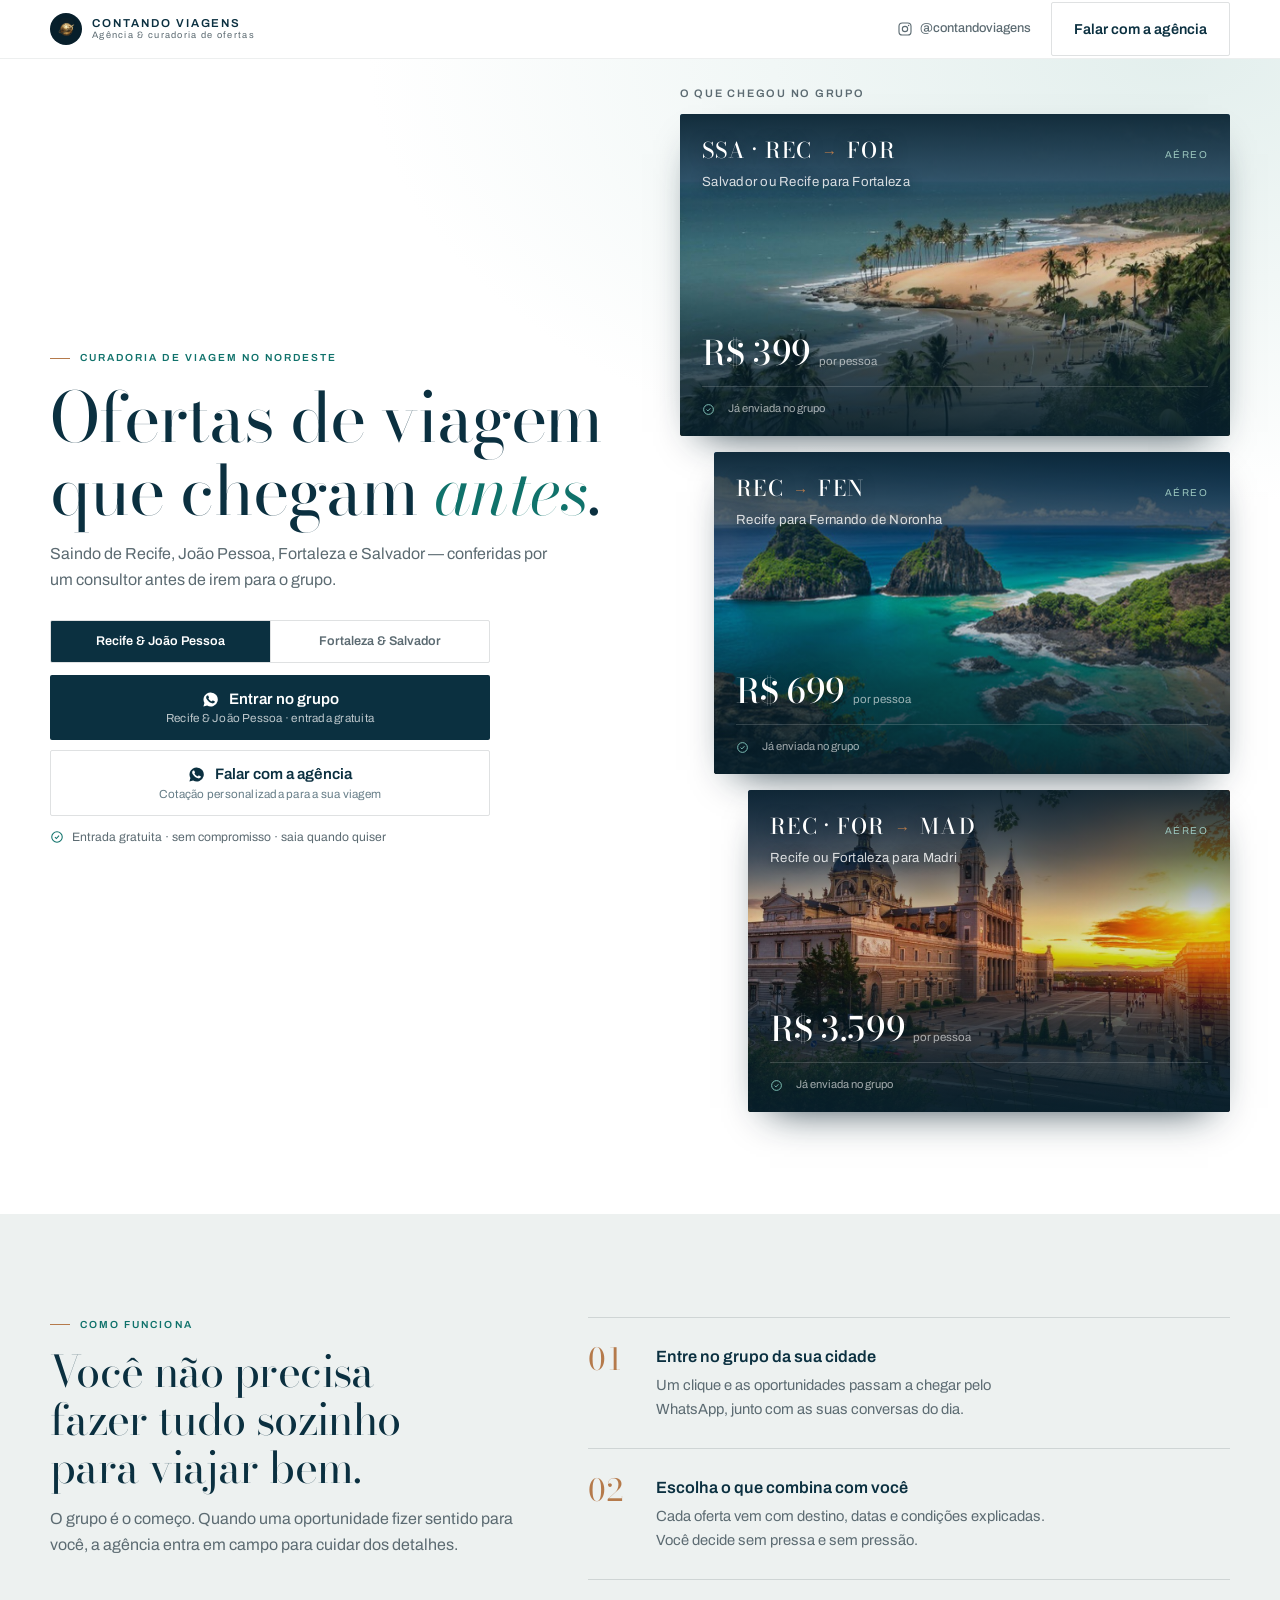
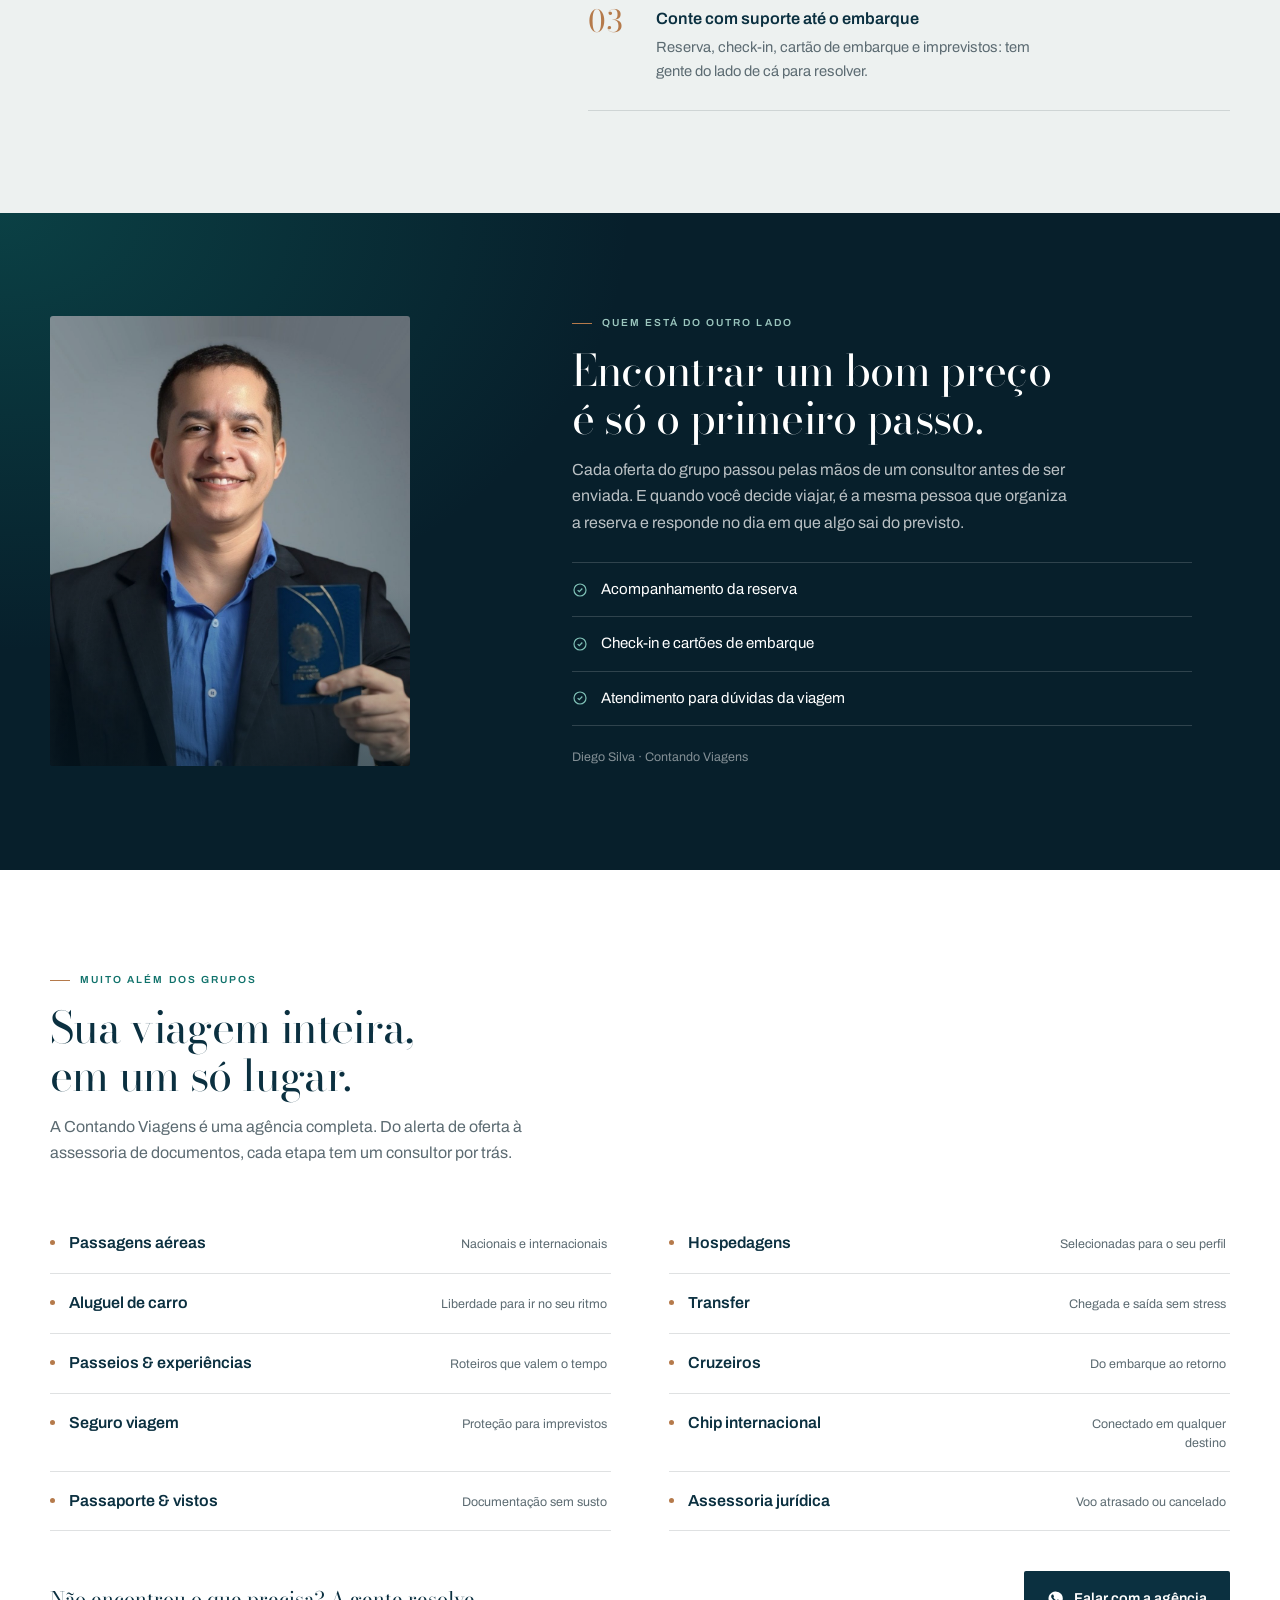
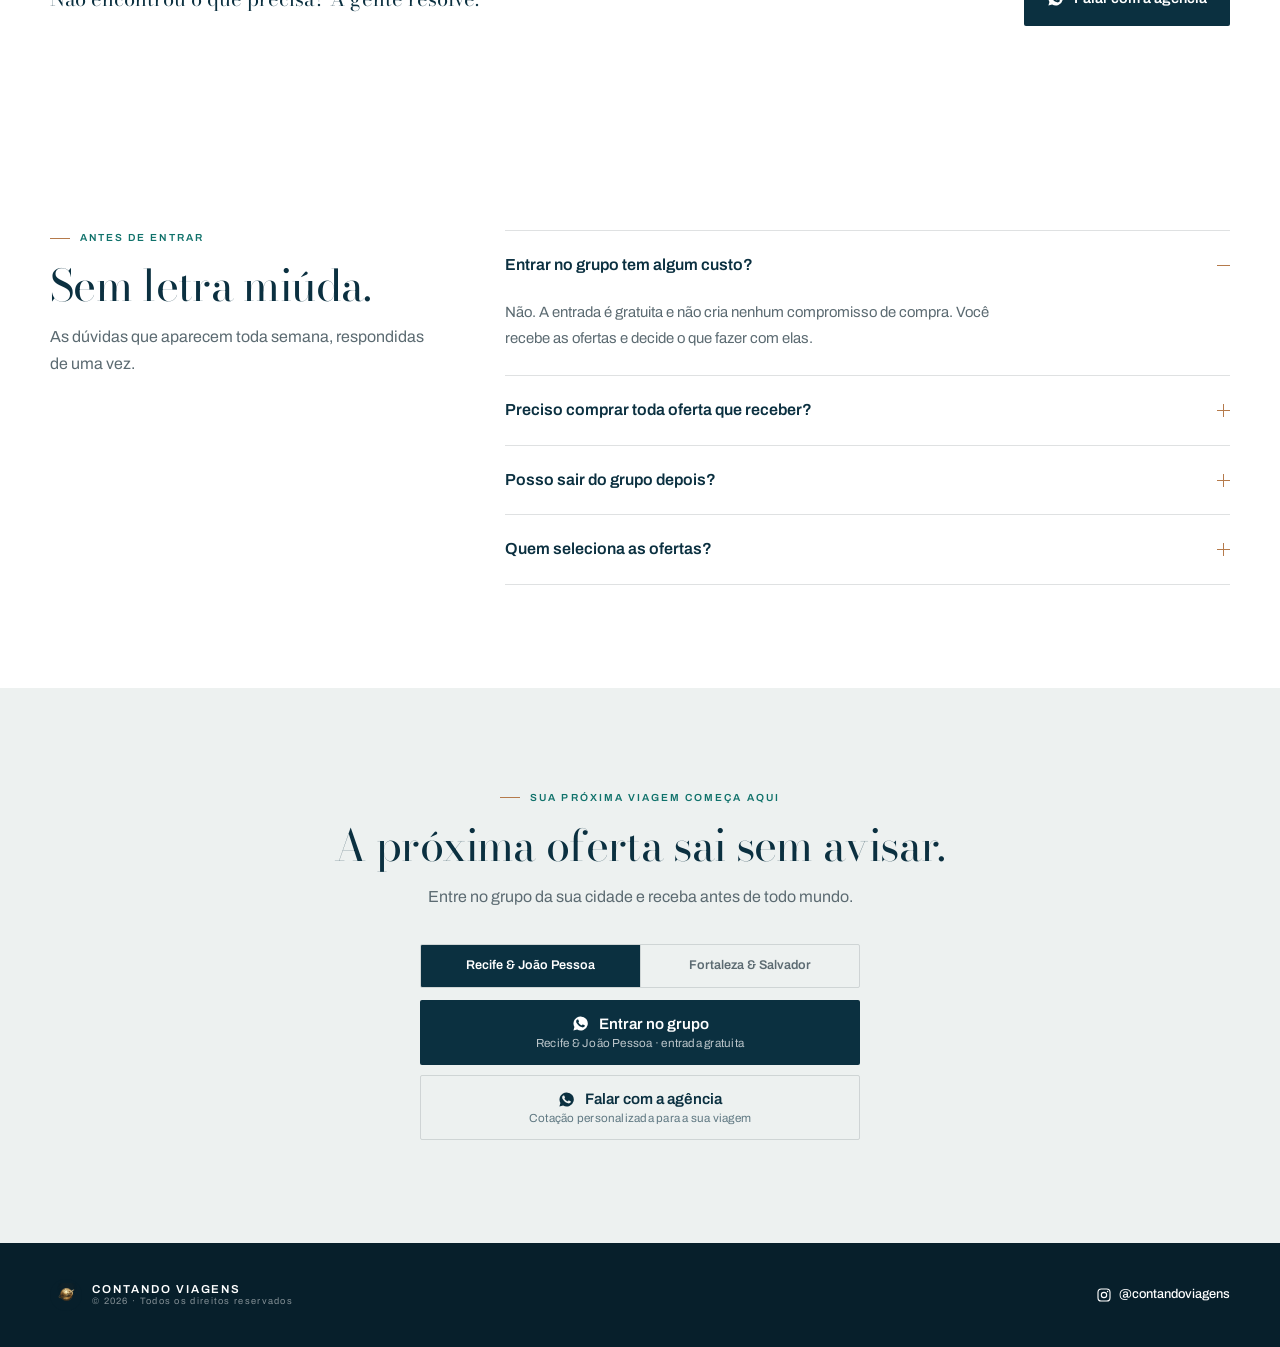
==== commit ba64aa1f: "docs: documentacao + fix: botao da agencia no cabecalho + chore: limpeza e cache do nginx" ====
--- a/index.html
+++ b/index.html
@@ -50,7 +50,10 @@
       <span class="brand-mark"><img src="logo.png" alt="" width="128" height="128" decoding="async"></span>
       <span class="brand-name">CONTANDO VIAGENS<span>Agência &amp; curadoria de ofertas</span></span>
     </a>
-    <a class="ig" href="https://www.instagram.com/contandoviagenss/" target="_blank" rel="noopener noreferrer"><svg viewBox="0 0 24 24" fill="none" stroke="currentColor" stroke-width="1.7"><rect x="3" y="3" width="18" height="18" rx="5"/><circle cx="12" cy="12" r="4"/><circle cx="17.4" cy="6.6" r="1.1" fill="currentColor" stroke="none"/></svg><span>@contandoviagens</span></a>
+    <div class="topbar-right">
+      <a class="ig" href="https://www.instagram.com/contandoviagenss/" target="_blank" rel="noopener noreferrer"><svg viewBox="0 0 24 24" fill="none" stroke="currentColor" stroke-width="1.7"><rect x="3" y="3" width="18" height="18" rx="5"/><circle cx="12" cy="12" r="4"/><circle cx="17.4" cy="6.6" r="1.1" fill="currentColor" stroke="none"/></svg><span>@contandoviagens</span></a>
+      <a class="btn btn-ghost btn-sm" href="https://wa.me/5581997869326?text=Ol%C3%A1%2C%20vim%20do%20site%20e%20gostaria%20de%20uma%20cota%C3%A7%C3%A3o%20para%20viajar" target="_blank" rel="noopener noreferrer" data-cta-location="topo-cotacao" data-cta-name="Cotação direta">Falar com a agência</a>
+    </div>
   </div>
 </header>
 
--- a/style.css
+++ b/style.css
@@ -44,6 +44,7 @@
 .brand-mark img{width:23px;height:23px}
 .brand-name{font-size:.72rem;font-weight:600;letter-spacing:.17em;color:var(--petrol);line-height:1.25}
 .brand-name span{display:block;font-weight:400;font-size:.58rem;letter-spacing:.14em;color:var(--muted)}
+.topbar-right{display:flex;align-items:center;gap:20px}
 .ig{display:inline-flex;align-items:center;gap:7px;font-size:.8rem;font-weight:500;color:var(--muted)}
 .ig svg{width:16px;height:16px}
 
@@ -222,6 +223,7 @@
   .wrap{width:calc(100% - 32px)}
   .brand-name span{display:none}
   .topbar .ig span{display:none}
+  .topbar-right .btn{display:none}
   .hero{padding:20px 0 56px}
   .hero h1{margin:14px 0 12px}
   .hero .lede{margin-bottom:20px;font-size:.95rem}
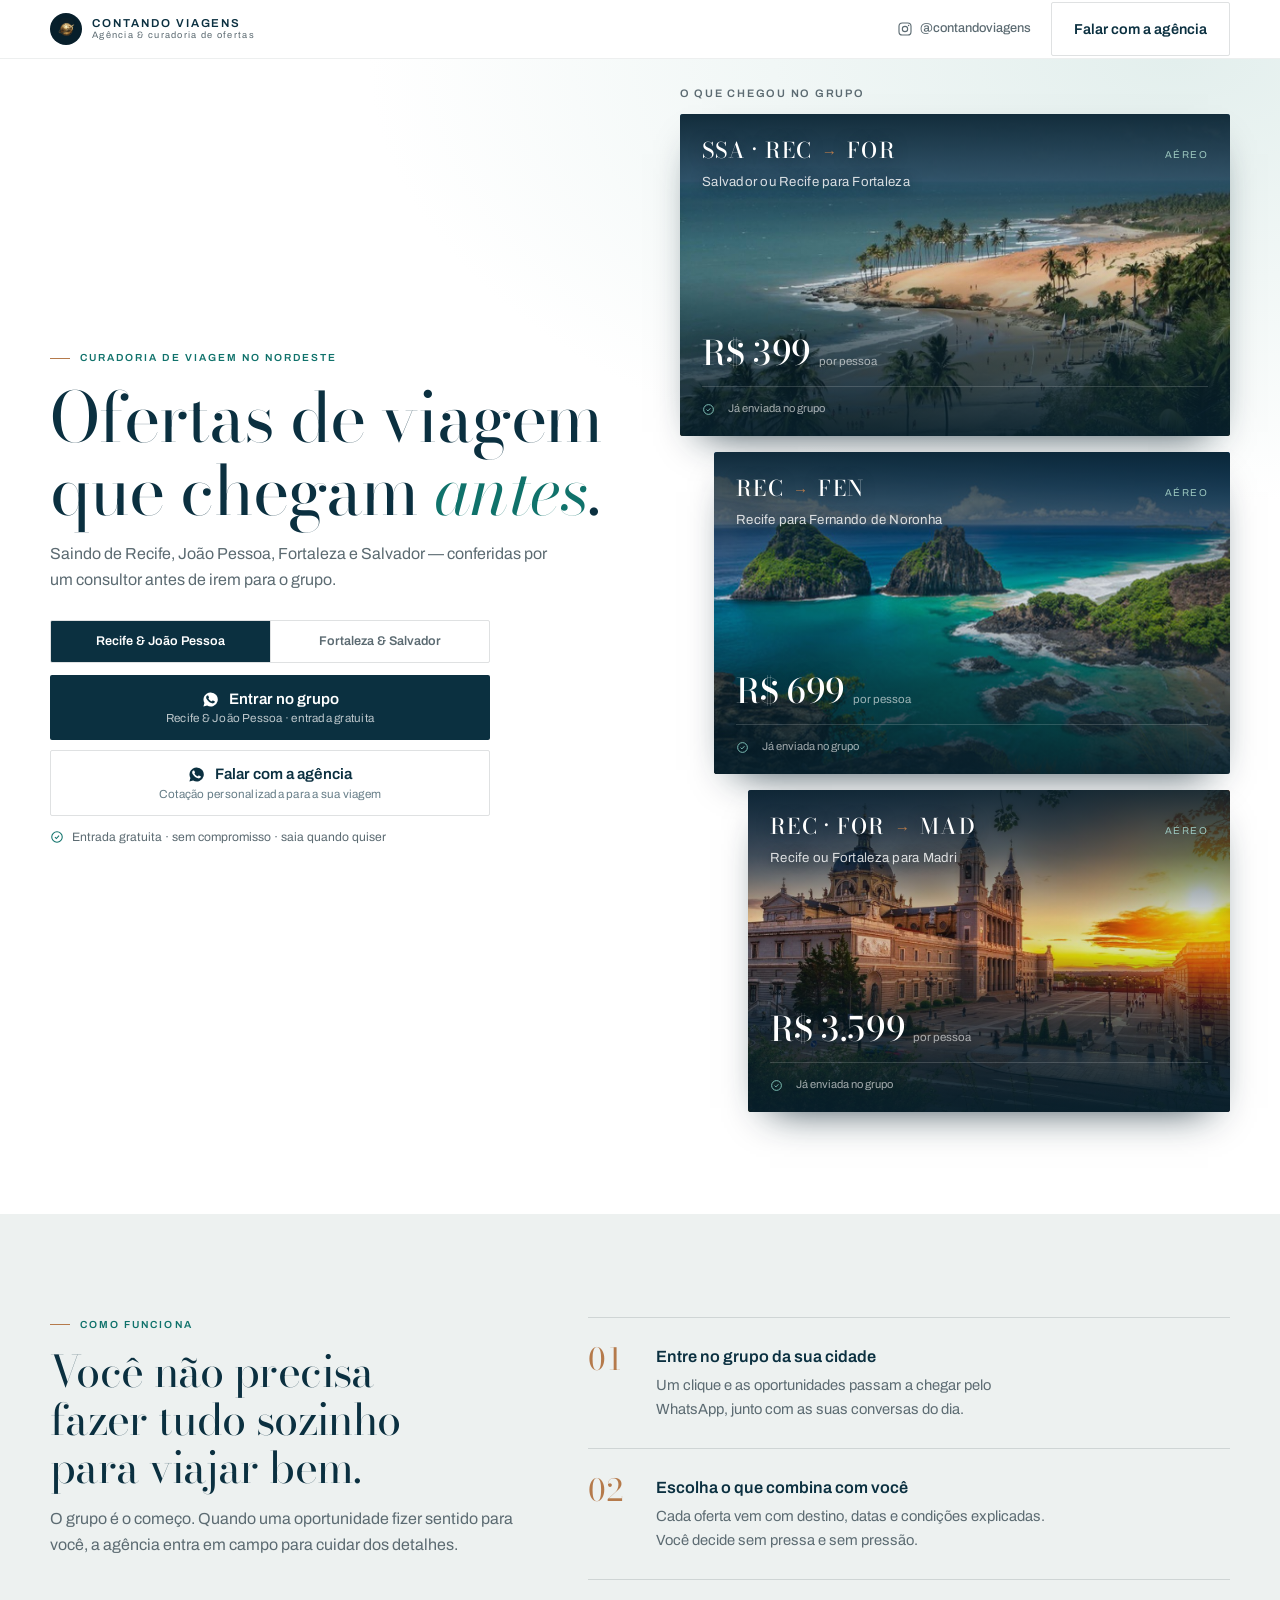
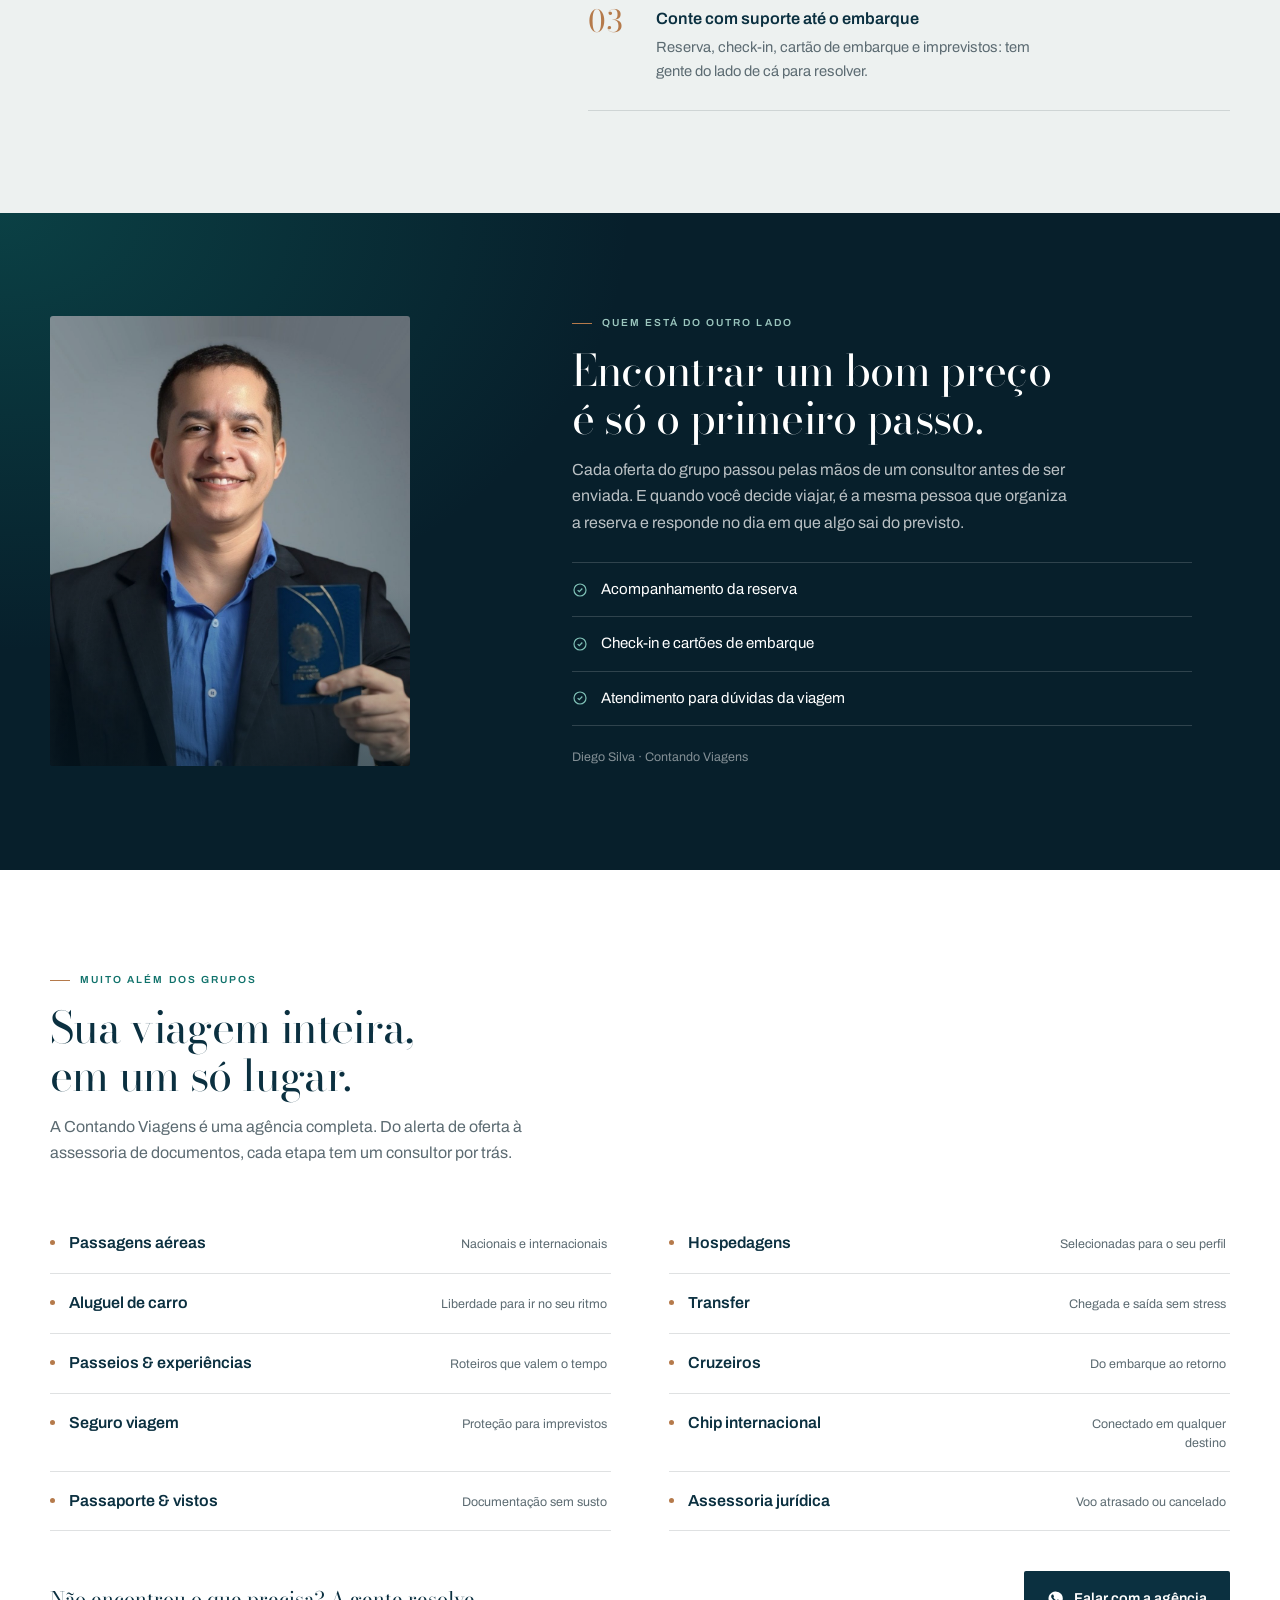
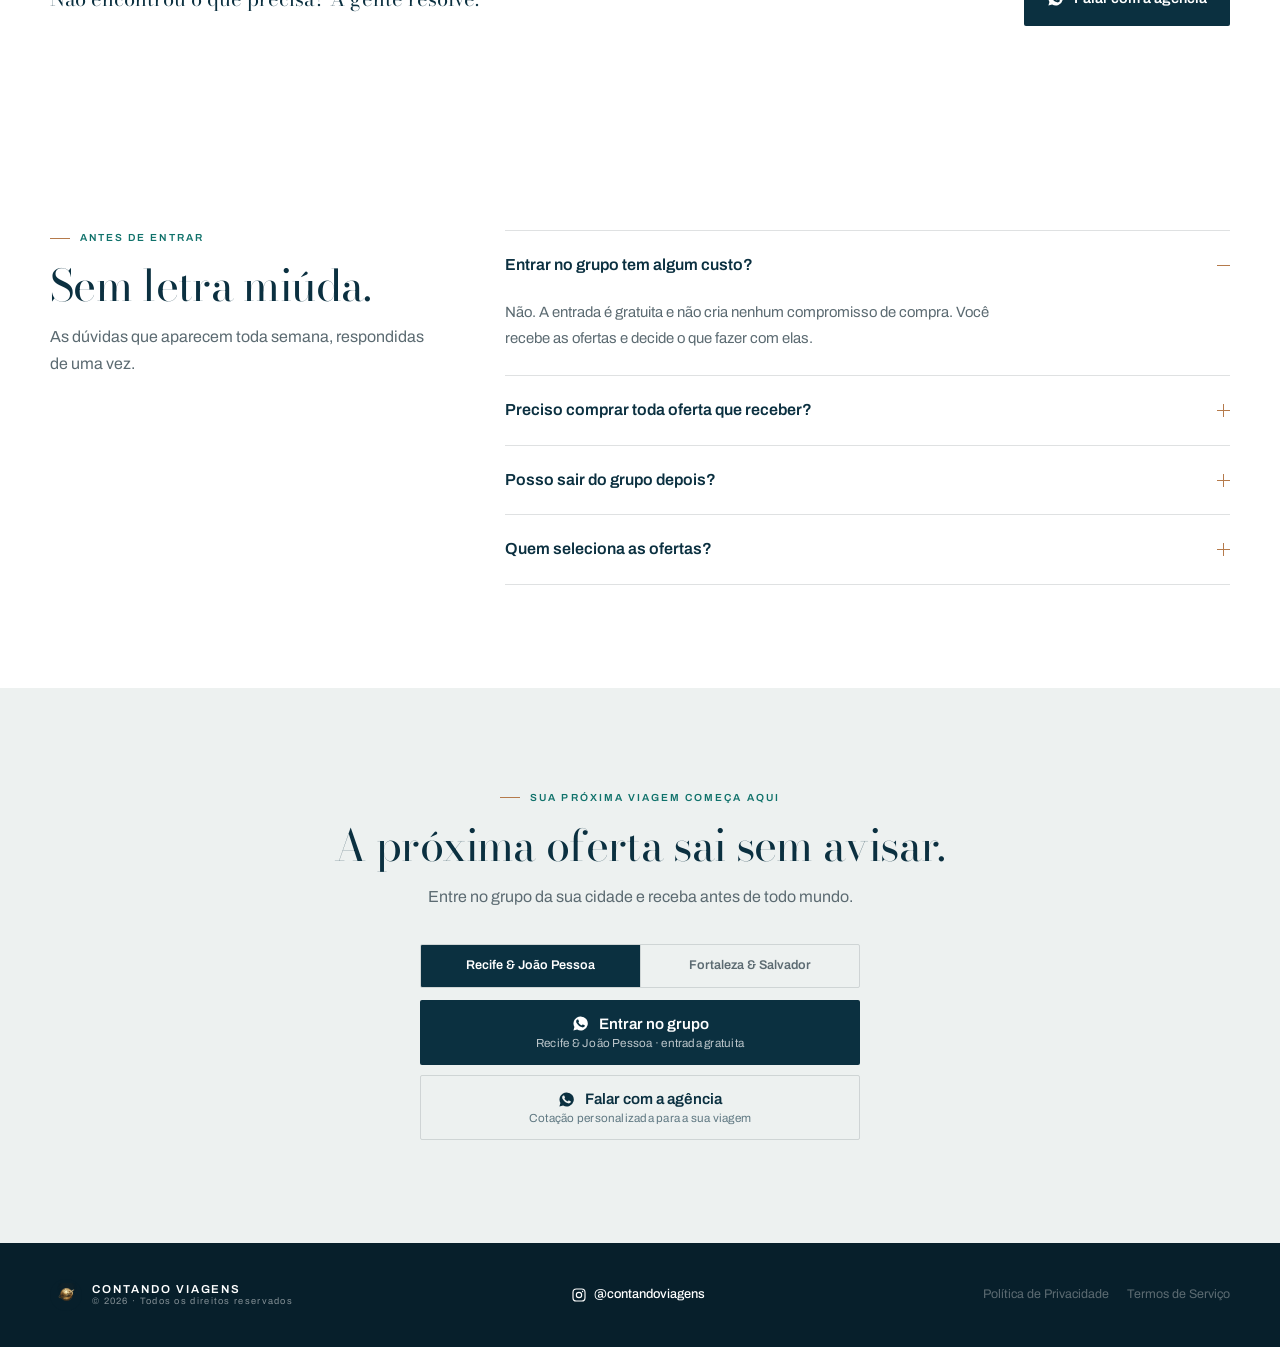
==== commit 14fbf1e1: "Adiciona Política de Privacidade e Termos de Serviço Páginas exigidas para a verificação do app OAut" ====
--- a/index.html
+++ b/index.html
@@ -23,7 +23,7 @@
     <link rel="preconnect" href="https://fonts.gstatic.com" crossorigin>
     <link rel="stylesheet" href="https://fonts.googleapis.com/css2?family=Archivo:wght@400;500;600;700&family=Bodoni+Moda:ital,opsz,wght@0,6..96,400..600;1,6..96,400..500&display=swap">
     <link rel="preload" as="image" href="fortaleza.jpg" fetchpriority="high">
-    <link rel="stylesheet" href="style.css?v=3">
+    <link rel="stylesheet" href="style.css?v=4">
 
     <!-- Meta Pixel Code -->
     <script>
@@ -237,6 +237,7 @@
       <span class="brand-name">CONTANDO VIAGENS<span>© 2026 · Todos os direitos reservados</span></span>
     </a>
     <a class="ig" href="https://www.instagram.com/contandoviagenss/" target="_blank" rel="noopener noreferrer"><svg viewBox="0 0 24 24" fill="none" stroke="currentColor" stroke-width="1.7"><rect x="3" y="3" width="18" height="18" rx="5"/><circle cx="12" cy="12" r="4"/><circle cx="17.4" cy="6.6" r="1.1" fill="currentColor" stroke="none"/></svg><span>@contandoviagens</span></a>
+      <nav class="foot-legal"><a href="/privacidade/">Política de Privacidade</a><a href="/termos/">Termos de Serviço</a></nav>
   </div>
 </footer>
 
--- a/style.css
+++ b/style.css
@@ -272,3 +272,10 @@
   *{transition-duration:.01ms!important;animation-duration:.01ms!important}
   .rail{scroll-behavior:auto}
 }
+
+
+/* ---------- links legais no rodape ---------- */
+.foot-legal{display:flex;gap:18px;flex-wrap:wrap}
+.foot-legal a{font-size:.78rem;color:var(--muted);text-decoration:none;transition:color .2s ease}
+.foot-legal a:hover{color:var(--petrol);text-decoration:underline;text-underline-offset:2px}
+@media (max-width:640px){.foot-legal{width:100%;justify-content:center;margin-top:4px}}
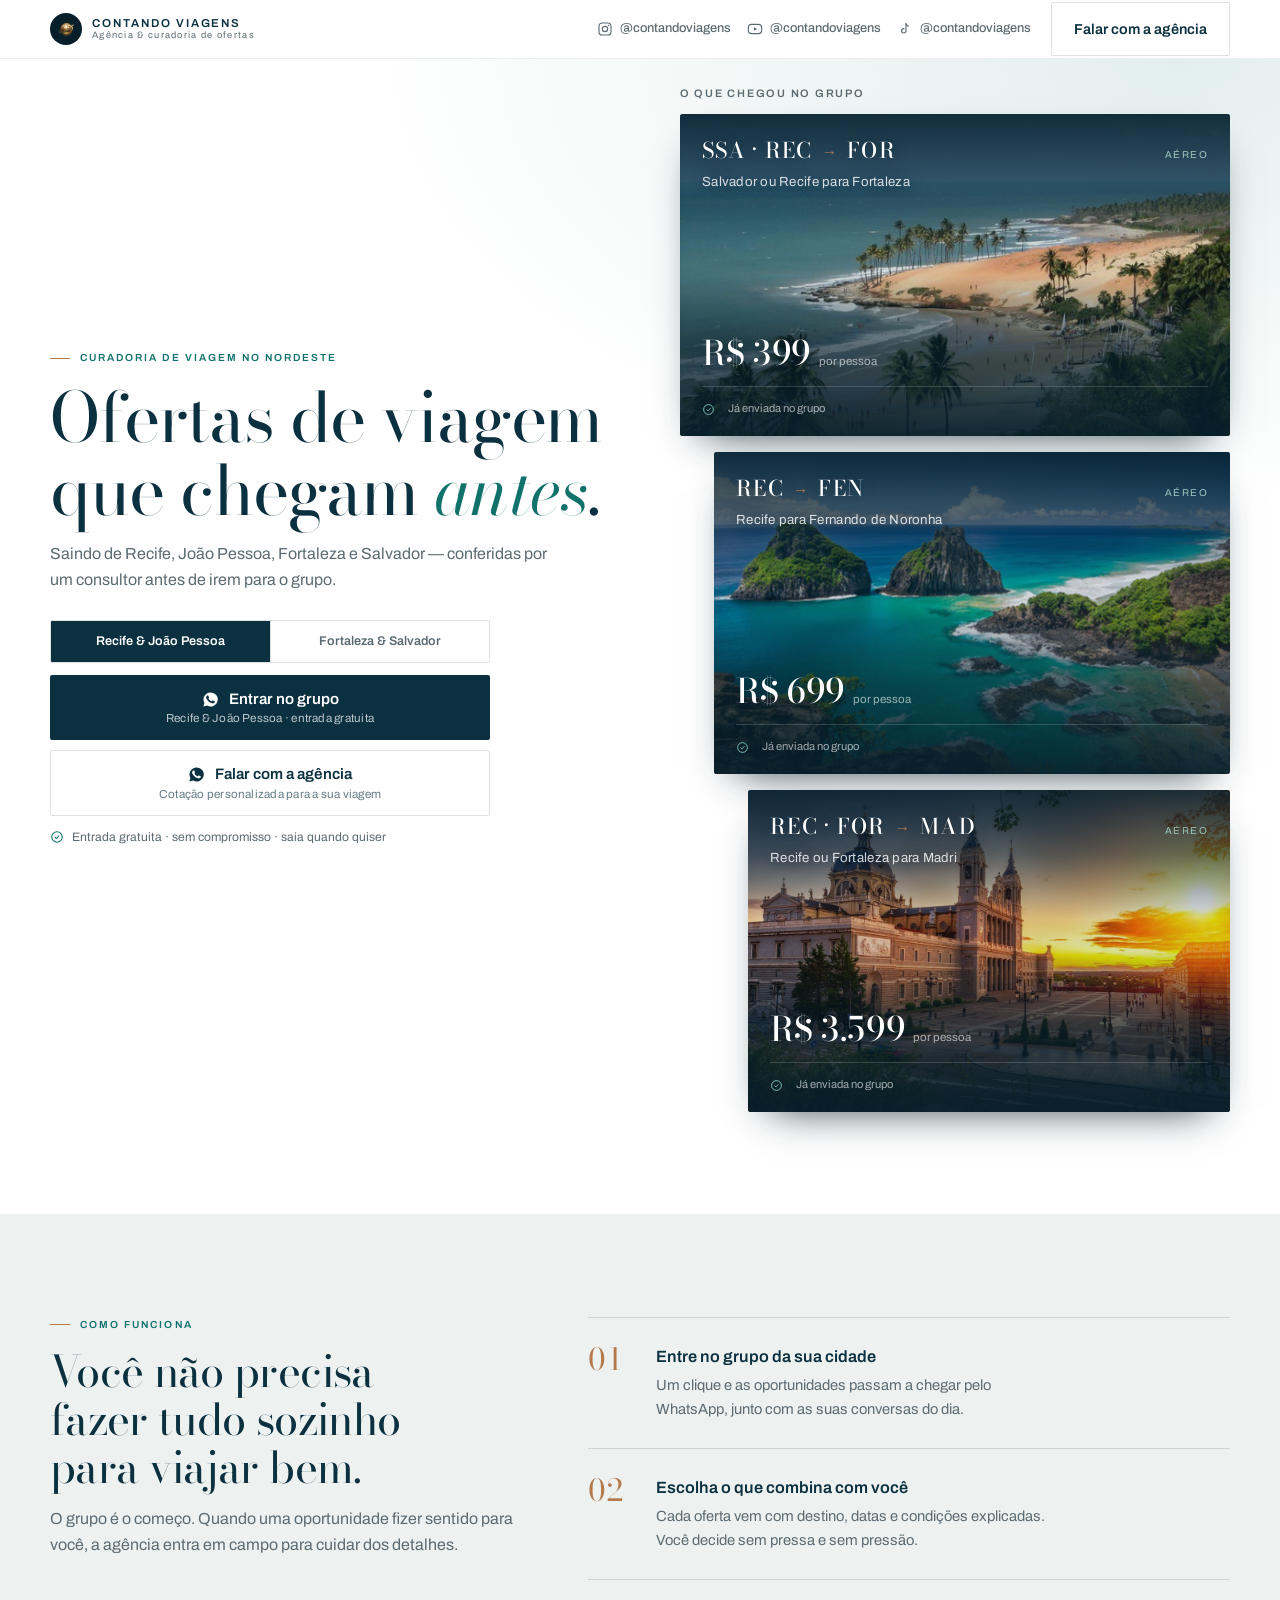
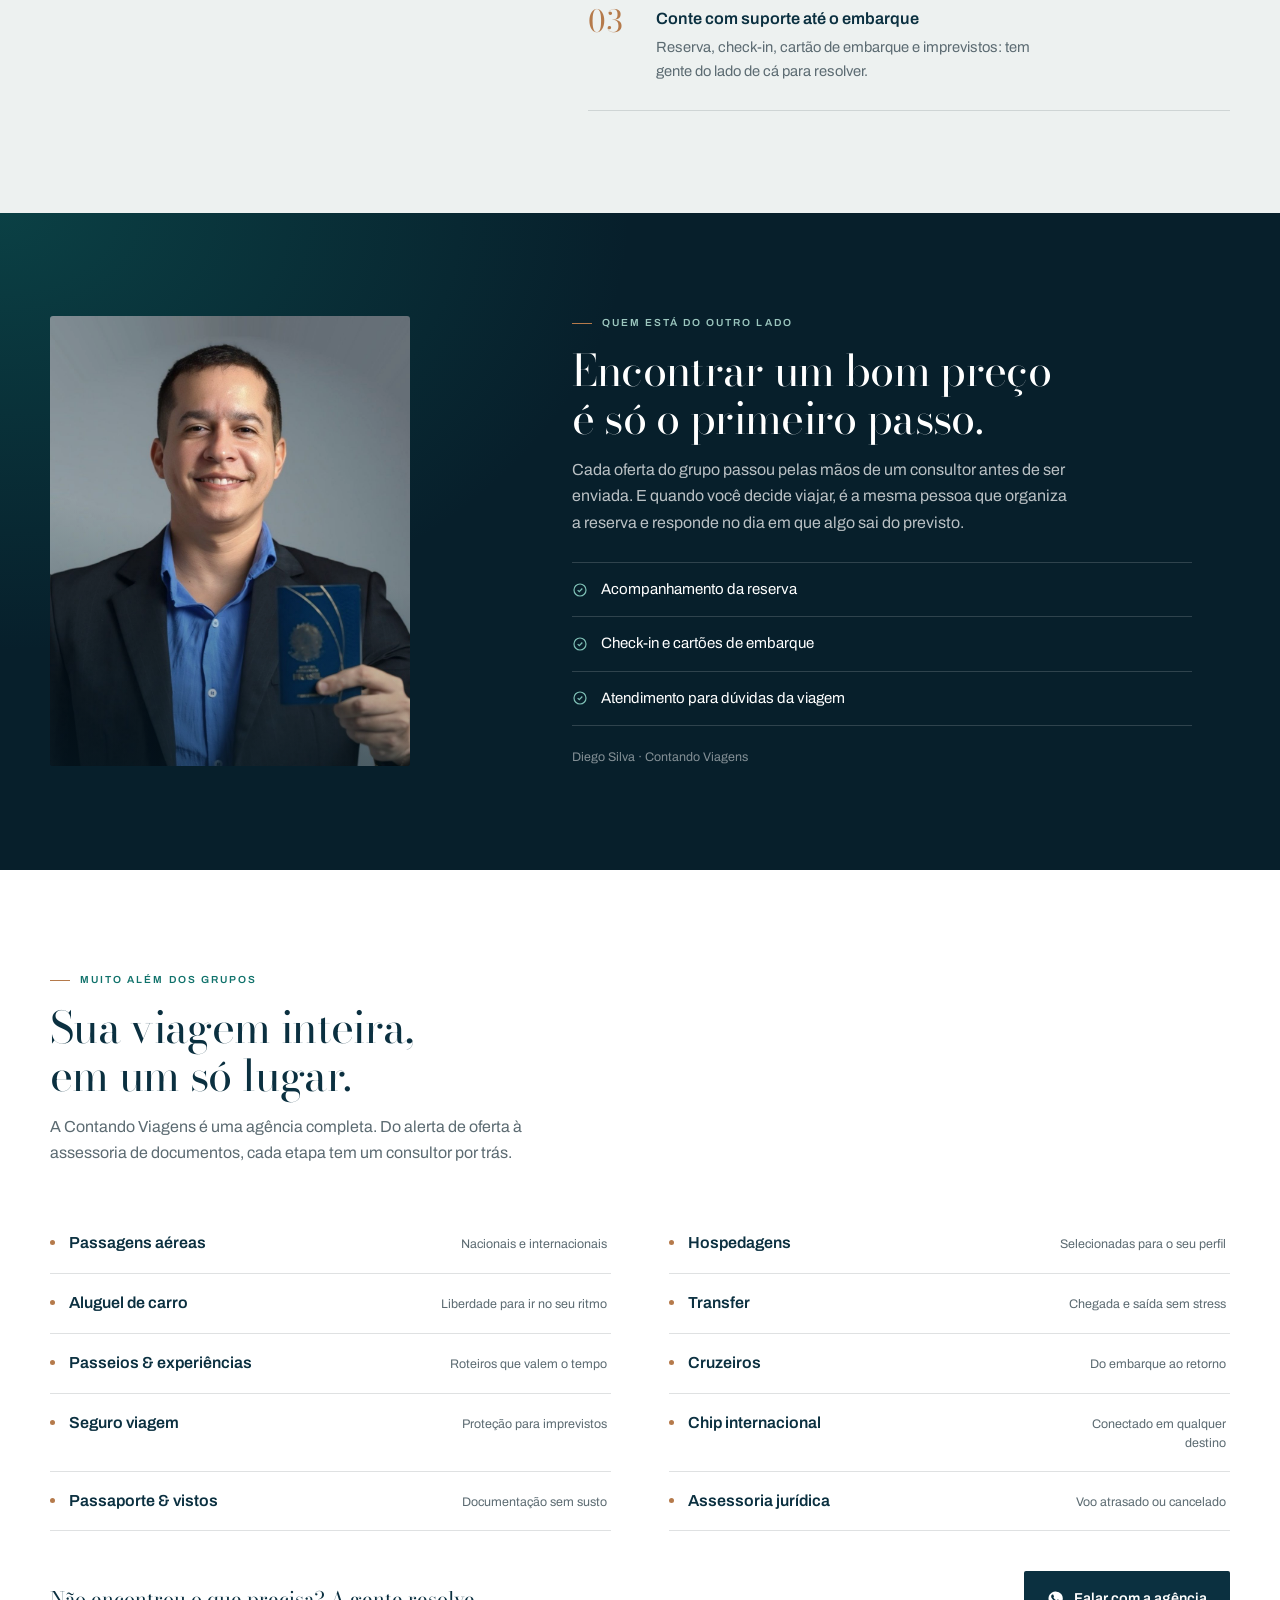
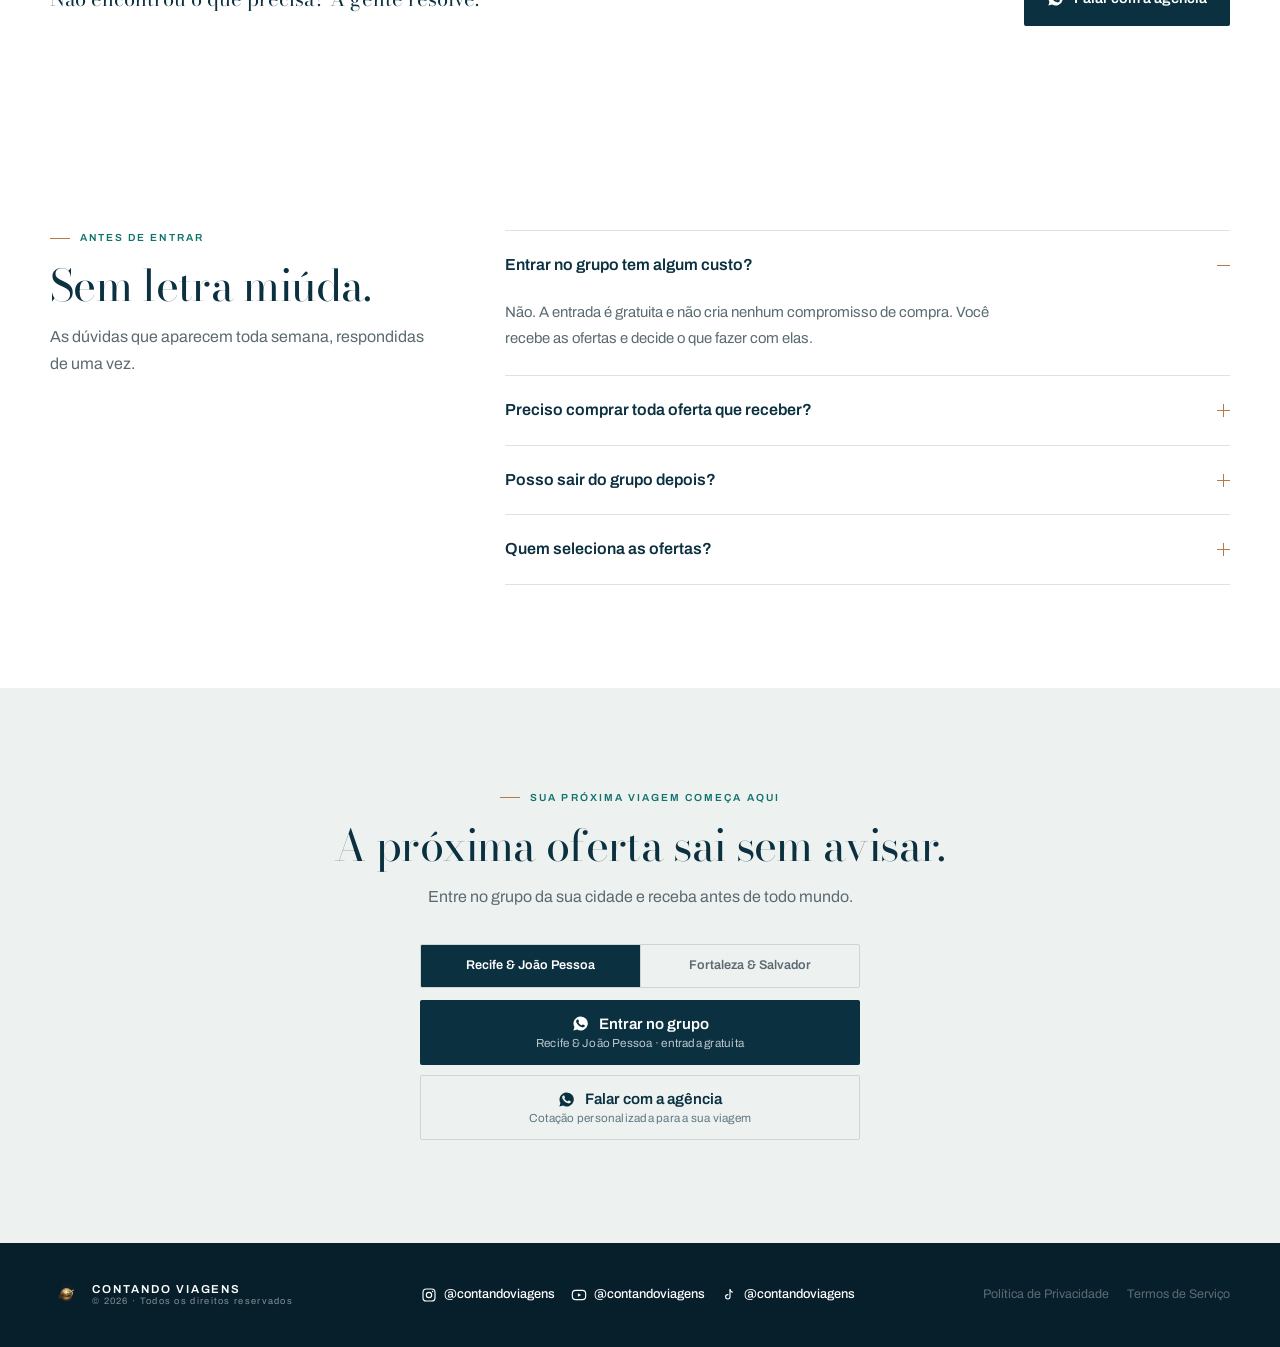
==== commit 9e557484: "feat(landing): adiciona links de YouTube e TikTok no cabecalho e rodape Co-Authored-By: Claude Sonne" ====
--- a/index.html
+++ b/index.html
@@ -23,7 +23,7 @@
     <link rel="preconnect" href="https://fonts.gstatic.com" crossorigin>
     <link rel="stylesheet" href="https://fonts.googleapis.com/css2?family=Archivo:wght@400;500;600;700&family=Bodoni+Moda:ital,opsz,wght@0,6..96,400..600;1,6..96,400..500&display=swap">
     <link rel="preload" as="image" href="fortaleza.jpg" fetchpriority="high">
-    <link rel="stylesheet" href="style.css?v=4">
+    <link rel="stylesheet" href="style.css?v=5">
 
     <!-- Meta Pixel Code -->
     <script>
@@ -51,7 +51,7 @@
       <span class="brand-name">CONTANDO VIAGENS<span>Agência &amp; curadoria de ofertas</span></span>
     </a>
     <div class="topbar-right">
-      <a class="ig" href="https://www.instagram.com/contandoviagenss/" target="_blank" rel="noopener noreferrer"><svg viewBox="0 0 24 24" fill="none" stroke="currentColor" stroke-width="1.7"><rect x="3" y="3" width="18" height="18" rx="5"/><circle cx="12" cy="12" r="4"/><circle cx="17.4" cy="6.6" r="1.1" fill="currentColor" stroke="none"/></svg><span>@contandoviagens</span></a>
+      <div class="social-links"><a class="ig" href="https://www.instagram.com/contandoviagenss/" target="_blank" rel="noopener noreferrer" aria-label="Instagram @contandoviagens"><svg viewBox="0 0 24 24" fill="none" stroke="currentColor" stroke-width="1.7"><rect x="3" y="3" width="18" height="18" rx="5"/><circle cx="12" cy="12" r="4"/><circle cx="17.4" cy="6.6" r="1.1" fill="currentColor" stroke="none"/></svg><span>@contandoviagens</span></a><a class="ig" href="https://www.youtube.com/@contandoviagenss" target="_blank" rel="noopener noreferrer" aria-label="YouTube @contandoviagens"><svg viewBox="0 0 24 24" fill="none" stroke="currentColor" stroke-width="1.7"><rect x="2" y="5" width="20" height="14" rx="5"/><path d="M10.3 9.2v5.6l5-2.8-5-2.8Z" fill="currentColor" stroke="none"/></svg><span>@contandoviagens</span></a><a class="ig" href="https://www.tiktok.com/@contandoviagens" target="_blank" rel="noopener noreferrer" aria-label="TikTok @contandoviagens"><svg viewBox="0 0 24 24" fill="none" stroke="currentColor" stroke-width="1.7"><path d="M13.5 3.5v11.2a3.3 3.3 0 1 1-3.3-3.3c.3 0 .6.03.9.1"/><path d="M13.5 3.5c.4 2.4 2 4 4.3 4.3"/></svg><span>@contandoviagens</span></a></div>
       <a class="btn btn-ghost btn-sm" href="https://wa.me/5581997869326?text=Ol%C3%A1%2C%20vim%20do%20site%20e%20gostaria%20de%20uma%20cota%C3%A7%C3%A3o%20para%20viajar" target="_blank" rel="noopener noreferrer" data-cta-location="topo-cotacao" data-cta-name="Cotação direta">Falar com a agência</a>
     </div>
   </div>
@@ -236,7 +236,7 @@
       <span class="brand-mark"><img src="logo.png" alt="" width="128" height="128" decoding="async"></span>
       <span class="brand-name">CONTANDO VIAGENS<span>© 2026 · Todos os direitos reservados</span></span>
     </a>
-    <a class="ig" href="https://www.instagram.com/contandoviagenss/" target="_blank" rel="noopener noreferrer"><svg viewBox="0 0 24 24" fill="none" stroke="currentColor" stroke-width="1.7"><rect x="3" y="3" width="18" height="18" rx="5"/><circle cx="12" cy="12" r="4"/><circle cx="17.4" cy="6.6" r="1.1" fill="currentColor" stroke="none"/></svg><span>@contandoviagens</span></a>
+    <div class="social-links"><a class="ig" href="https://www.instagram.com/contandoviagenss/" target="_blank" rel="noopener noreferrer" aria-label="Instagram @contandoviagens"><svg viewBox="0 0 24 24" fill="none" stroke="currentColor" stroke-width="1.7"><rect x="3" y="3" width="18" height="18" rx="5"/><circle cx="12" cy="12" r="4"/><circle cx="17.4" cy="6.6" r="1.1" fill="currentColor" stroke="none"/></svg><span>@contandoviagens</span></a><a class="ig" href="https://www.youtube.com/@contandoviagenss" target="_blank" rel="noopener noreferrer" aria-label="YouTube @contandoviagens"><svg viewBox="0 0 24 24" fill="none" stroke="currentColor" stroke-width="1.7"><rect x="2" y="5" width="20" height="14" rx="5"/><path d="M10.3 9.2v5.6l5-2.8-5-2.8Z" fill="currentColor" stroke="none"/></svg><span>@contandoviagens</span></a><a class="ig" href="https://www.tiktok.com/@contandoviagens" target="_blank" rel="noopener noreferrer" aria-label="TikTok @contandoviagens"><svg viewBox="0 0 24 24" fill="none" stroke="currentColor" stroke-width="1.7"><path d="M13.5 3.5v11.2a3.3 3.3 0 1 1-3.3-3.3c.3 0 .6.03.9.1"/><path d="M13.5 3.5c.4 2.4 2 4 4.3 4.3"/></svg><span>@contandoviagens</span></a></div>
       <nav class="foot-legal"><a href="/privacidade/">Política de Privacidade</a><a href="/termos/">Termos de Serviço</a></nav>
   </div>
 </footer>
--- a/style.css
+++ b/style.css
@@ -45,7 +45,9 @@
 .brand-name{font-size:.72rem;font-weight:600;letter-spacing:.17em;color:var(--petrol);line-height:1.25}
 .brand-name span{display:block;font-weight:400;font-size:.58rem;letter-spacing:.14em;color:var(--muted)}
 .topbar-right{display:flex;align-items:center;gap:20px}
-.ig{display:inline-flex;align-items:center;gap:7px;font-size:.8rem;font-weight:500;color:var(--muted)}
+.social-links{display:flex;align-items:center;gap:16px}
+.ig{display:inline-flex;align-items:center;gap:7px;font-size:.8rem;font-weight:500;color:var(--muted);transition:color .2s ease}
+.ig:hover{color:var(--teal)}
 .ig svg{width:16px;height:16px}
 
 /* ---------- botoes ---------- */
@@ -223,6 +225,7 @@
   .wrap{width:calc(100% - 32px)}
   .brand-name span{display:none}
   .topbar .ig span{display:none}
+  .topbar .social-links{gap:14px}
   .topbar-right .btn{display:none}
   .hero{padding:20px 0 56px}
   .hero h1{margin:14px 0 12px}
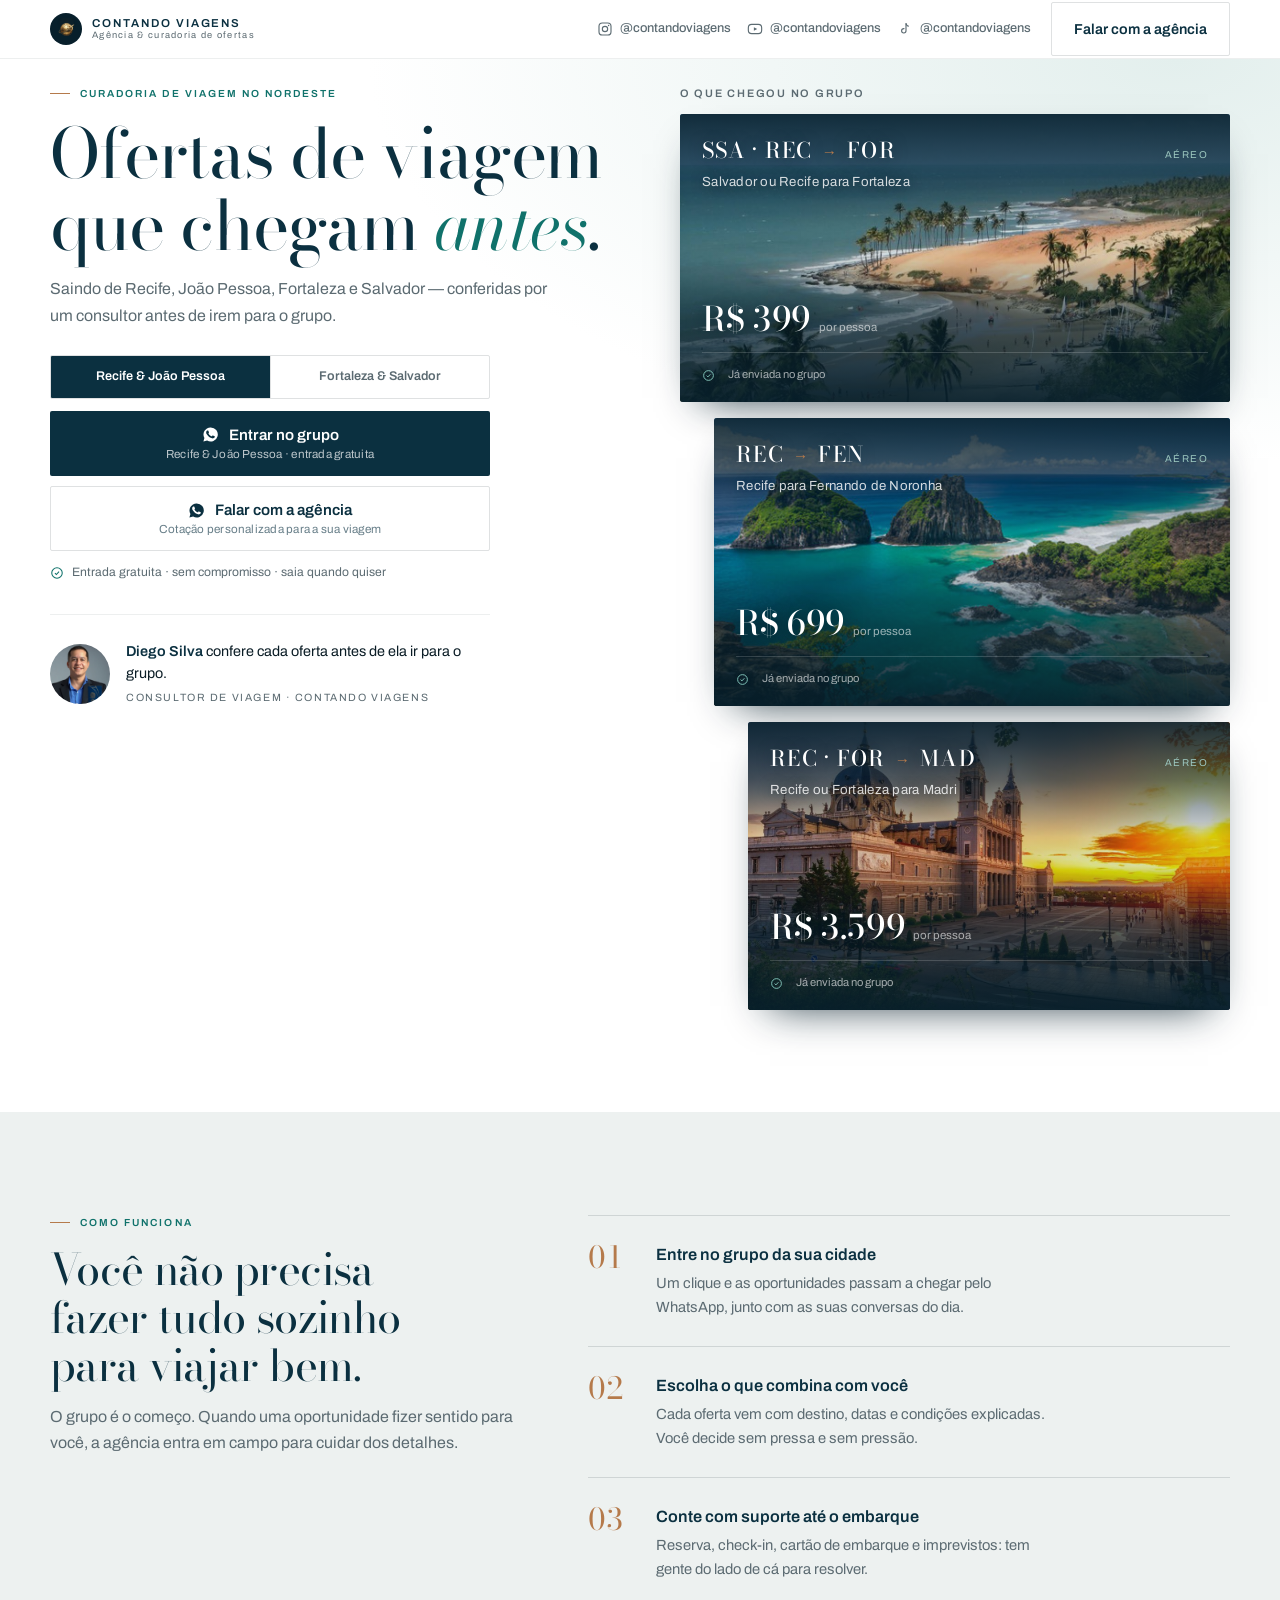
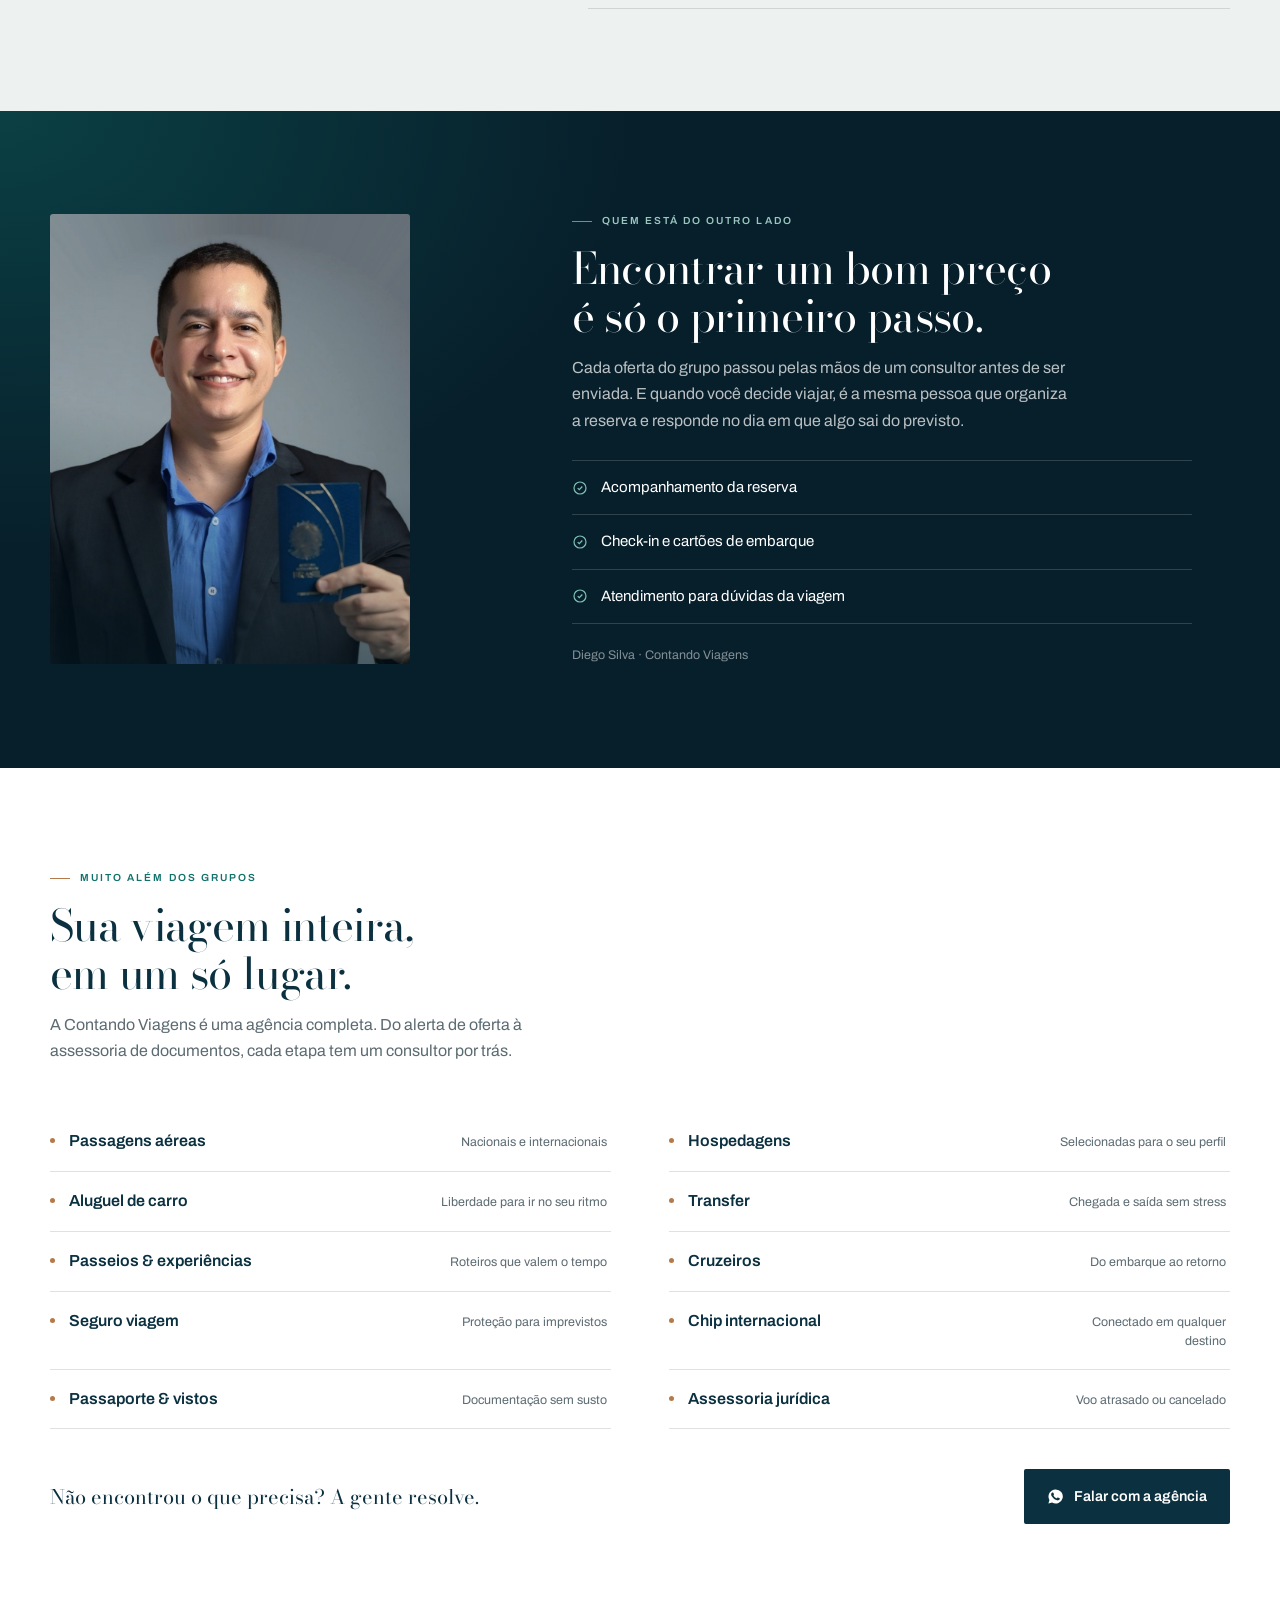
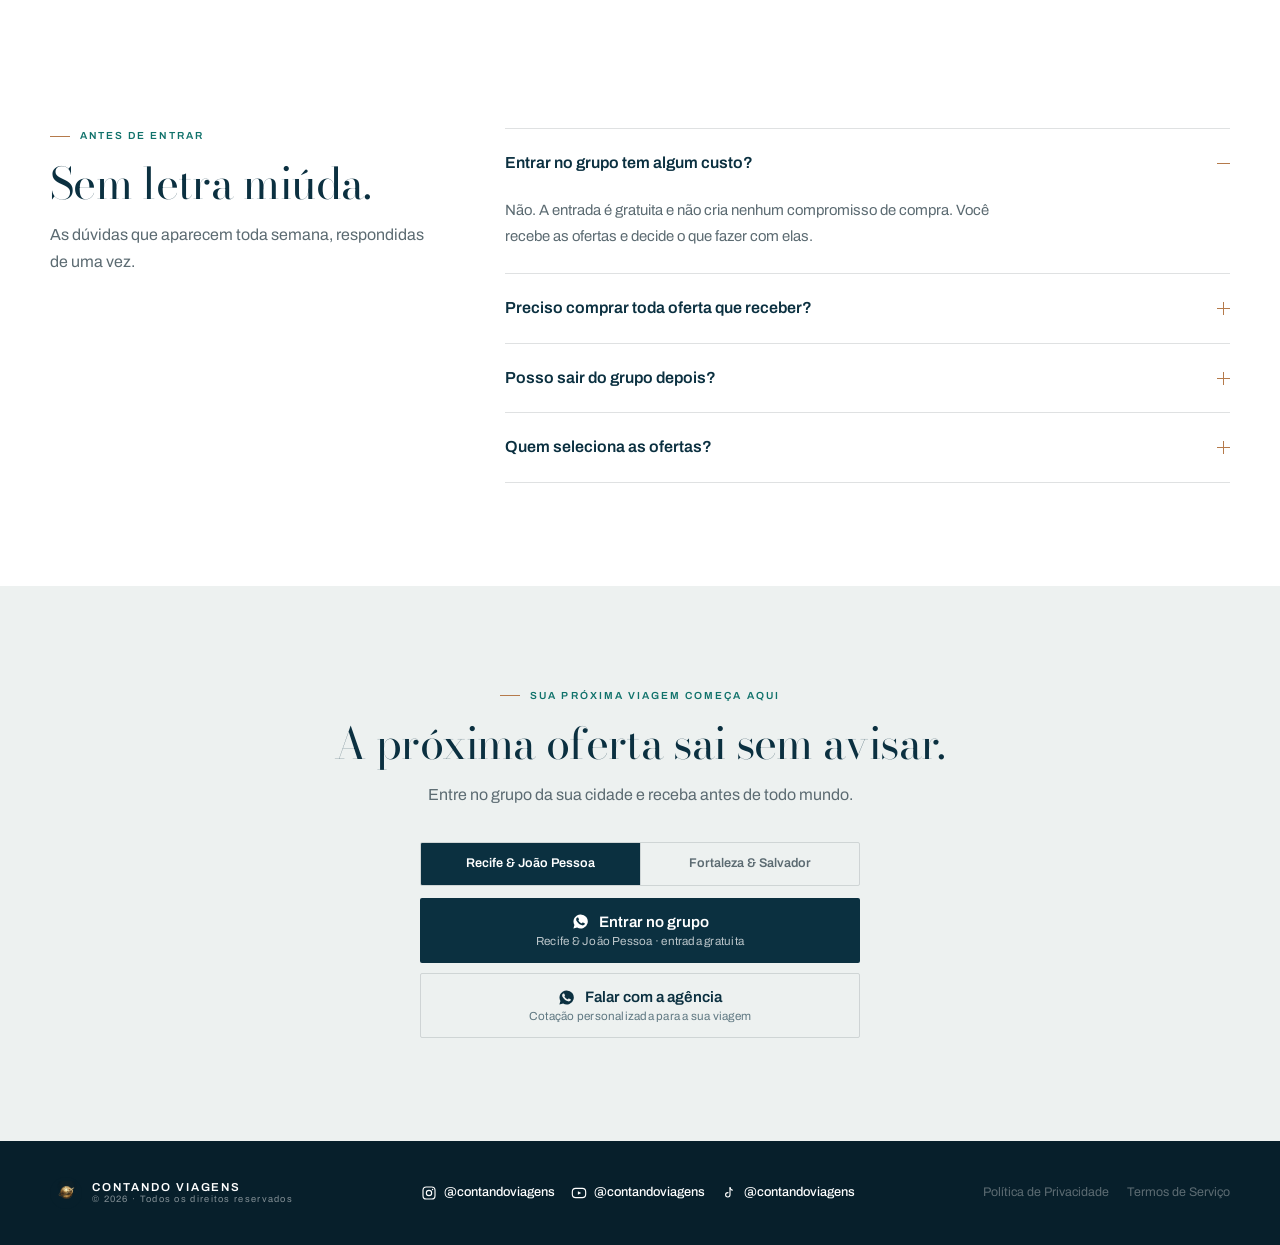
==== commit 24b21623: "fix(landing): elimina vazio no hero do desktop - coluna esquerda alinhada no topo e fixa durante a r" ====
--- a/index.html
+++ b/index.html
@@ -23,7 +23,7 @@
     <link rel="preconnect" href="https://fonts.gstatic.com" crossorigin>
     <link rel="stylesheet" href="https://fonts.googleapis.com/css2?family=Archivo:wght@400;500;600;700&family=Bodoni+Moda:ital,opsz,wght@0,6..96,400..600;1,6..96,400..500&display=swap">
     <link rel="preload" as="image" href="fortaleza.jpg" fetchpriority="high">
-    <link rel="stylesheet" href="style.css?v=5">
+    <link rel="stylesheet" href="style.css?v=6">
 
     <!-- Meta Pixel Code -->
     <script>
@@ -82,6 +82,10 @@
           </a>
           <p class="cta-note"><svg viewBox="0 0 24 24" fill="none" stroke="currentColor" stroke-width="1.8"><circle cx="12" cy="12" r="9"/><path d="m8.5 12.2 2.4 2.4 4.6-4.9"/></svg> Entrada gratuita · sem compromisso · saia quando quiser</p>
       </div>
+      <aside class="hero-curador rv" style="--d:180ms">
+        <img src="founder.jpg" alt="Diego Silva, consultor da Contando Viagens" width="128" height="128" decoding="async">
+        <p><b>Diego Silva</b> confere cada oferta antes de ela ir para o grupo.<span>Consultor de viagem · Contando Viagens</span></p>
+      </aside>
       </div>
 
       <div class="deck rv" style="--d:120ms">
--- a/style.css
+++ b/style.css
@@ -72,7 +72,7 @@
 .rail{display:grid;gap:14px;min-width:0}
 .fare{
   position:relative;background:var(--petrol-deep);color:#fff;border-radius:3px;
-  padding:20px 22px 18px;overflow:hidden;min-height:322px;display:flex;flex-direction:column;
+  padding:20px 22px 18px;overflow:hidden;min-height:288px;display:flex;flex-direction:column;
   box-shadow:0 18px 40px -22px rgba(7,31,43,.9);
 }
 .fare > .fare-photo{position:absolute;inset:0;background-size:cover;background-position:center;background-color:var(--petrol-deep)}
@@ -114,18 +114,23 @@
 .cta-note svg{width:14px;height:14px;color:var(--teal);flex:none}
 
 /* ---------- hero ---------- */
-.hero{padding:26px 0 var(--pad);position:relative;overflow:hidden}
+.hero{padding:26px 0 var(--pad);position:relative}
 .hero::before{content:"";position:absolute;inset:0;pointer-events:none;background:radial-gradient(115% 70% at 92% 0%,var(--teal-soft),transparent 55%)}
 .hero-grid{
   position:relative;display:grid;
   grid-template-columns:minmax(0,1.02fr) minmax(0,.98fr);
-  gap:clamp(36px,4.5vw,72px);align-items:center;
-}
-.hero-left{display:flex;flex-direction:column;min-width:0}
-.deck{align-self:center}
+  gap:clamp(36px,4.5vw,72px);align-items:start;
+}
+.hero-left{display:flex;flex-direction:column;min-width:0;position:sticky;top:86px}
+.deck{align-self:start}
 .hero h1{margin:16px 0 14px}
 .hero .lede{margin-bottom:26px}
 .hero-cta{max-width:440px;width:100%}
+.hero-curador{display:flex;align-items:center;gap:16px;max-width:440px;margin-top:32px;padding-top:26px;border-top:1px solid var(--line-soft)}
+.hero-curador img{width:60px;height:60px;flex:none;border-radius:50%;object-fit:cover;object-position:50% 20%}
+.hero-curador p{font-size:.9rem;line-height:1.5;color:var(--ink)}
+.hero-curador b{font-weight:600;color:var(--petrol)}
+.hero-curador span{display:block;margin-top:6px;font-size:.66rem;letter-spacing:.15em;text-transform:uppercase;color:var(--muted)}
 
 /* ---------- secoes ---------- */
 .section{padding:var(--pad) 0}
@@ -209,6 +214,8 @@
 
 /* ======= MOBILE ======= */
 @media (max-width:1000px){
+  .hero{overflow:hidden}
+  .hero-curador{display:none}
   .hero-grid,.process,.faq,.human-in{grid-template-columns:minmax(0,1fr)}
   .hero-grid{grid-template-areas:"copy" "deck" "cta";row-gap:0}
   .hero-left{display:contents}
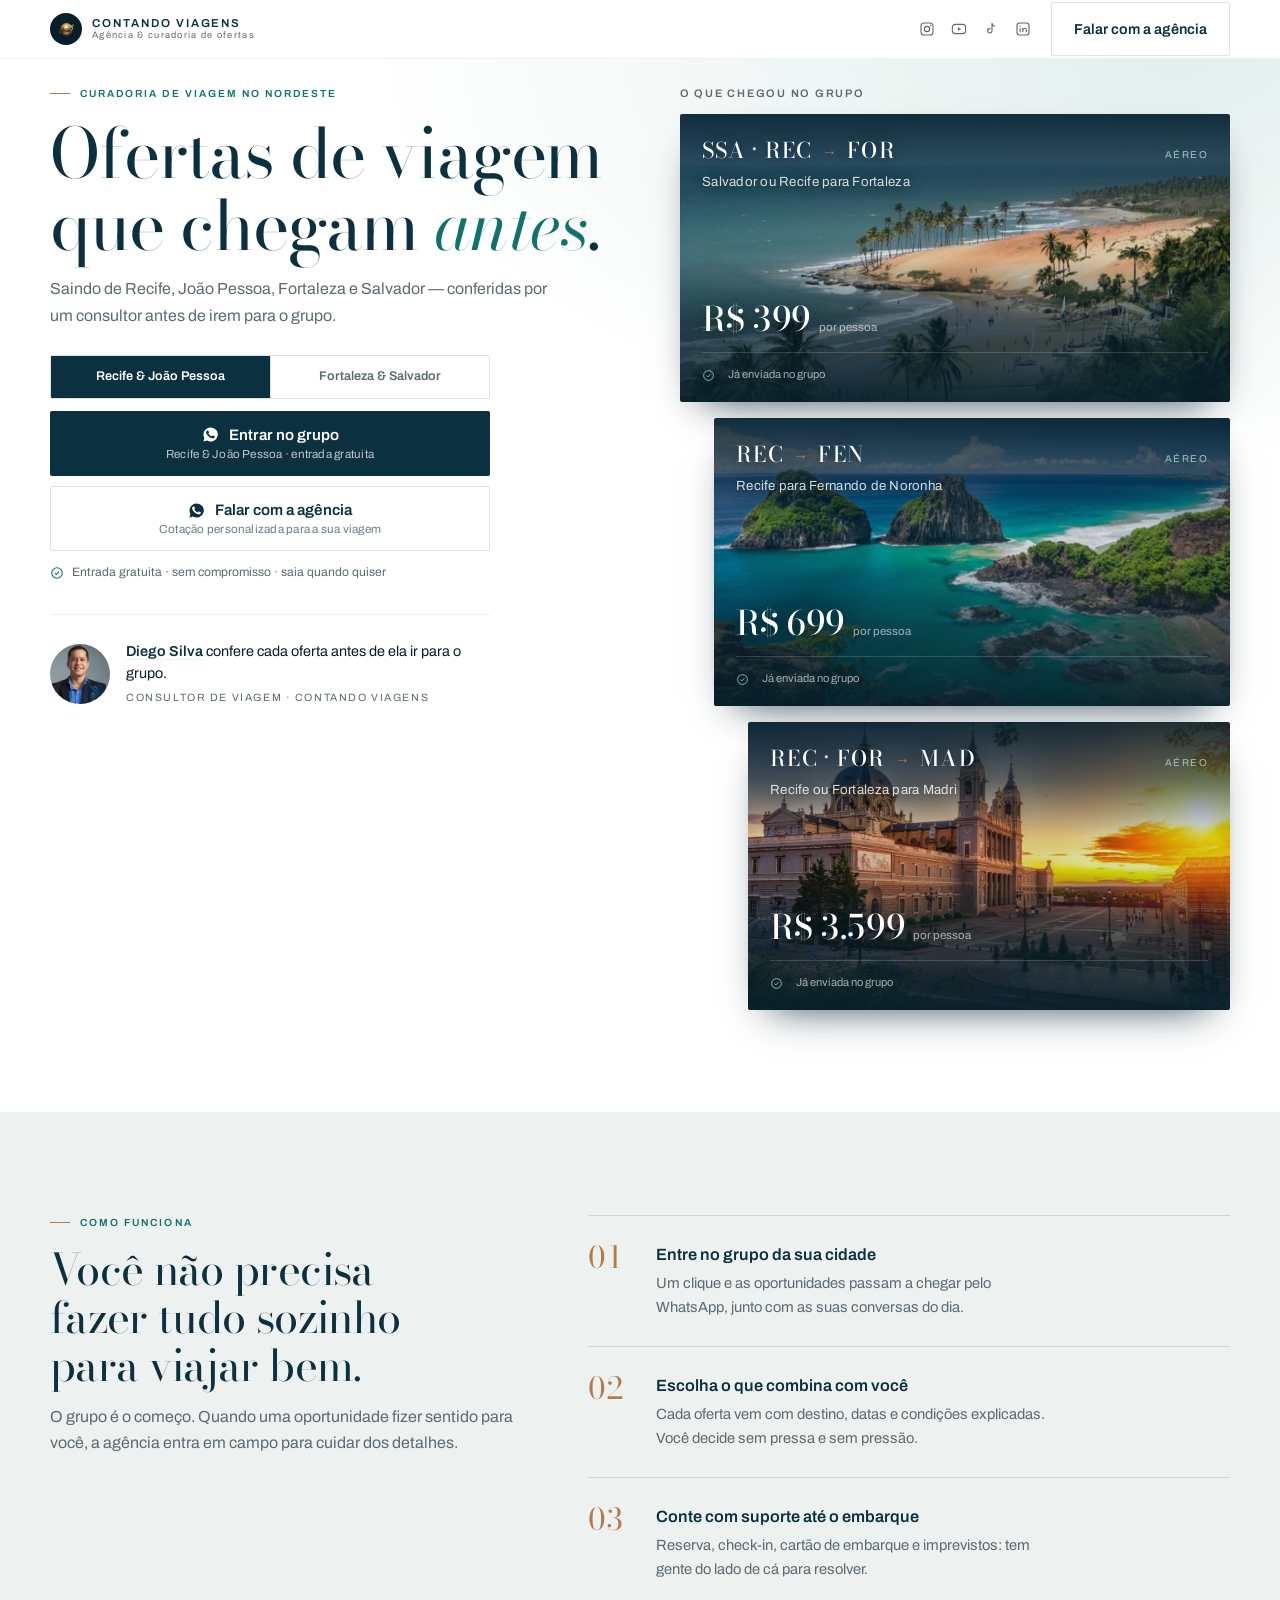
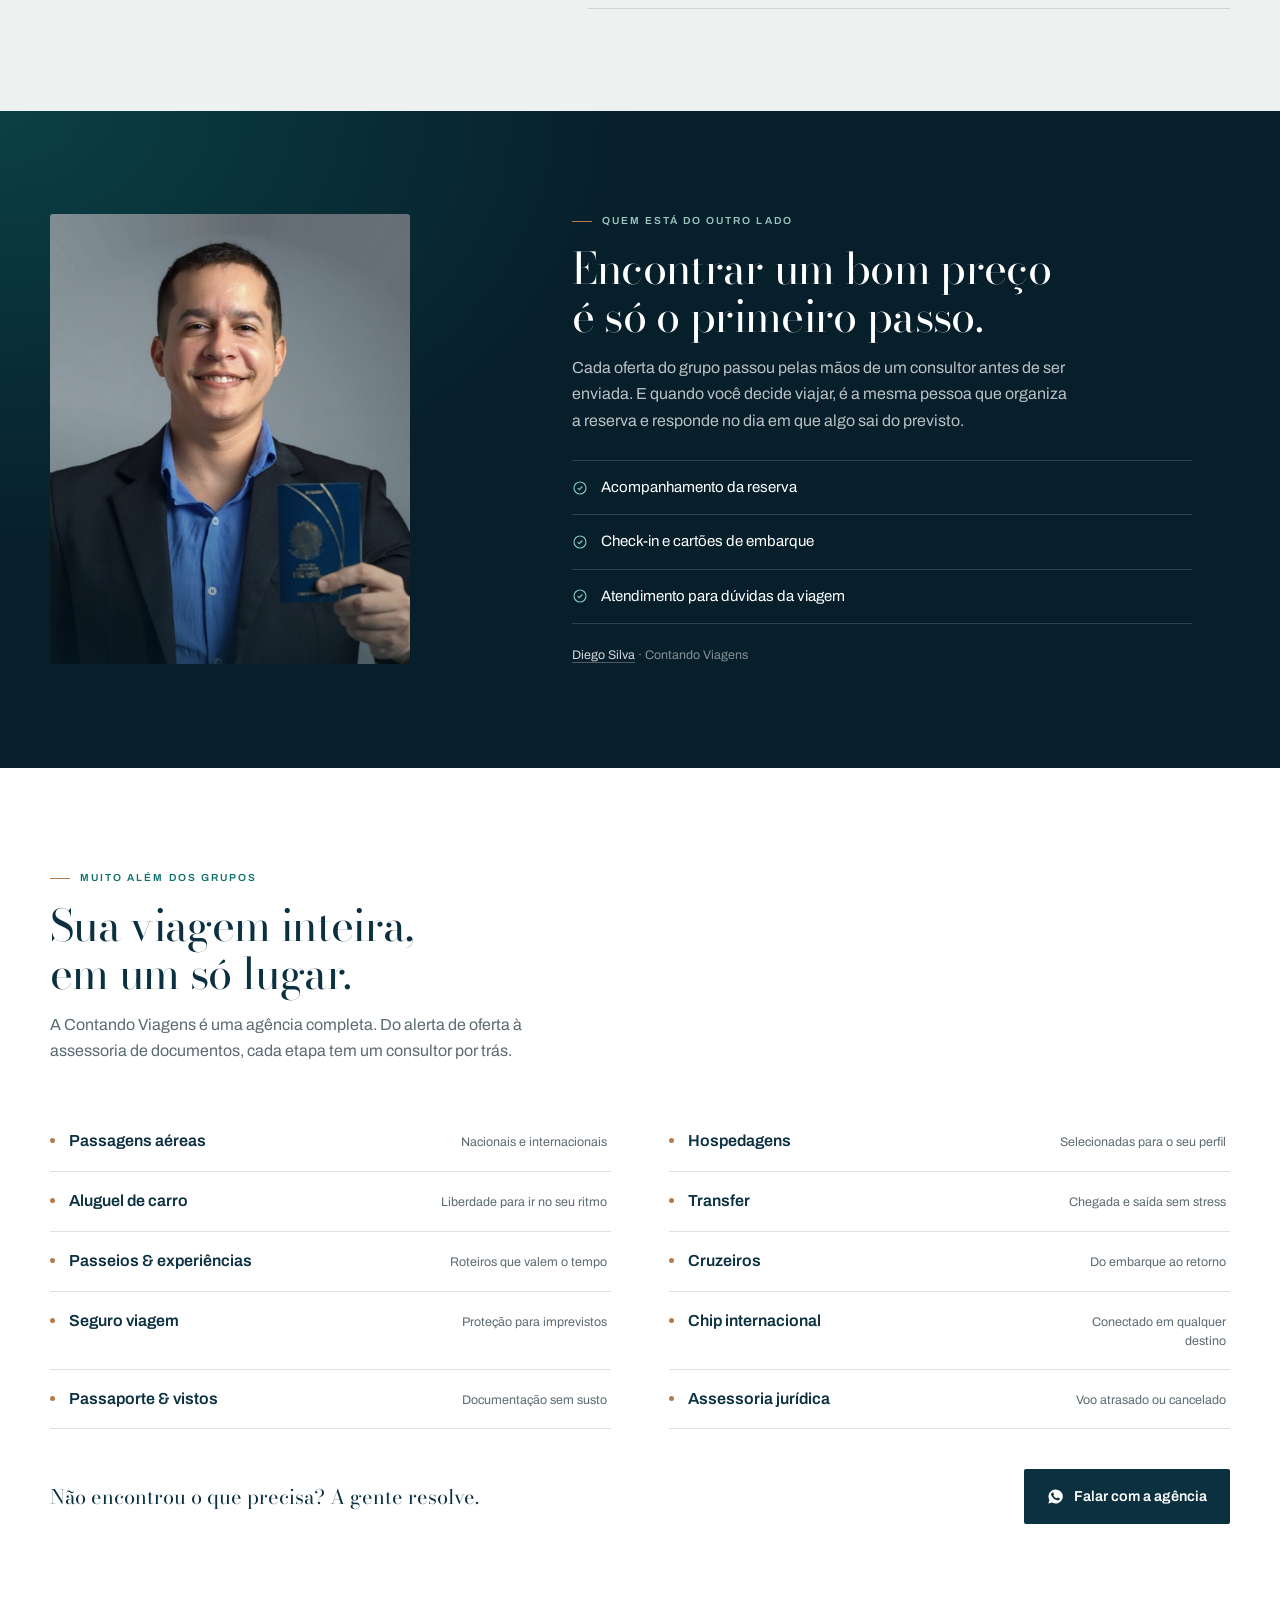
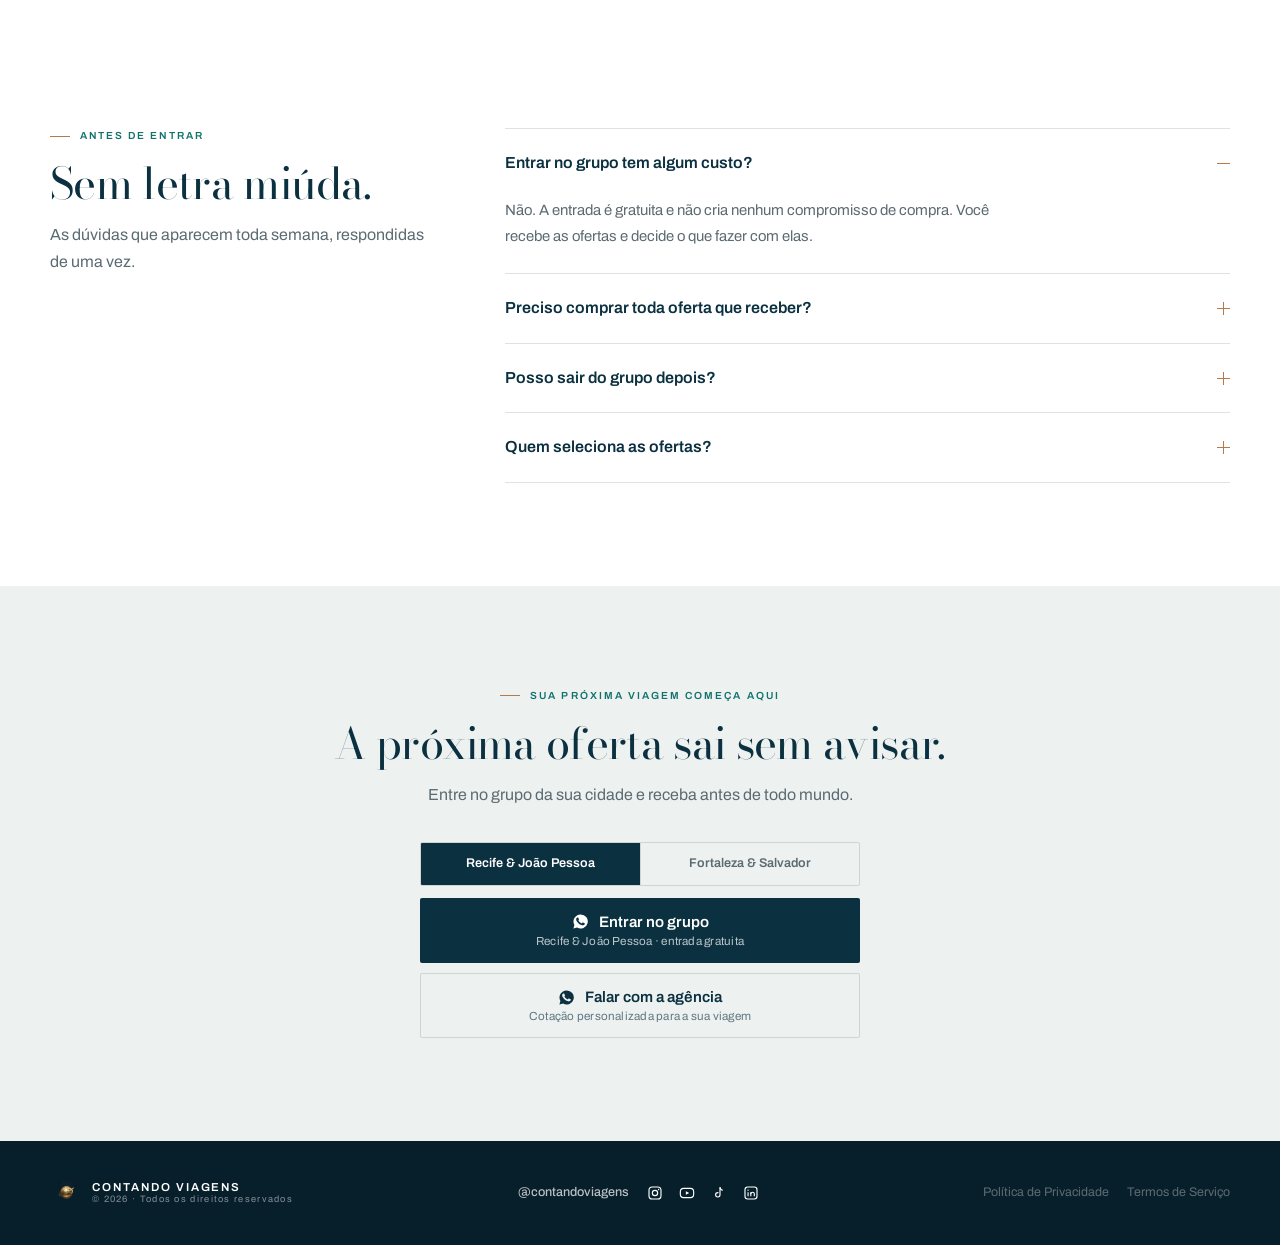
==== commit e5614033: "feat(landing): links do LinkedIn e limpeza da fileira social - LinkedIn da agencia no cabecalho e ro" ====
--- a/index.html
+++ b/index.html
@@ -23,7 +23,7 @@
     <link rel="preconnect" href="https://fonts.gstatic.com" crossorigin>
     <link rel="stylesheet" href="https://fonts.googleapis.com/css2?family=Archivo:wght@400;500;600;700&family=Bodoni+Moda:ital,opsz,wght@0,6..96,400..600;1,6..96,400..500&display=swap">
     <link rel="preload" as="image" href="fortaleza.jpg" fetchpriority="high">
-    <link rel="stylesheet" href="style.css?v=6">
+    <link rel="stylesheet" href="style.css?v=7">
 
     <!-- Meta Pixel Code -->
     <script>
@@ -51,7 +51,7 @@
       <span class="brand-name">CONTANDO VIAGENS<span>Agência &amp; curadoria de ofertas</span></span>
     </a>
     <div class="topbar-right">
-      <div class="social-links"><a class="ig" href="https://www.instagram.com/contandoviagenss/" target="_blank" rel="noopener noreferrer" aria-label="Instagram @contandoviagens"><svg viewBox="0 0 24 24" fill="none" stroke="currentColor" stroke-width="1.7"><rect x="3" y="3" width="18" height="18" rx="5"/><circle cx="12" cy="12" r="4"/><circle cx="17.4" cy="6.6" r="1.1" fill="currentColor" stroke="none"/></svg><span>@contandoviagens</span></a><a class="ig" href="https://www.youtube.com/@contandoviagenss" target="_blank" rel="noopener noreferrer" aria-label="YouTube @contandoviagens"><svg viewBox="0 0 24 24" fill="none" stroke="currentColor" stroke-width="1.7"><rect x="2" y="5" width="20" height="14" rx="5"/><path d="M10.3 9.2v5.6l5-2.8-5-2.8Z" fill="currentColor" stroke="none"/></svg><span>@contandoviagens</span></a><a class="ig" href="https://www.tiktok.com/@contandoviagens" target="_blank" rel="noopener noreferrer" aria-label="TikTok @contandoviagens"><svg viewBox="0 0 24 24" fill="none" stroke="currentColor" stroke-width="1.7"><path d="M13.5 3.5v11.2a3.3 3.3 0 1 1-3.3-3.3c.3 0 .6.03.9.1"/><path d="M13.5 3.5c.4 2.4 2 4 4.3 4.3"/></svg><span>@contandoviagens</span></a></div>
+      <div class="social-links"><a class="ig" href="https://www.instagram.com/contandoviagenss/" target="_blank" rel="noopener noreferrer" aria-label="Instagram @contandoviagens"><svg viewBox="0 0 24 24" fill="none" stroke="currentColor" stroke-width="1.7"><rect x="3" y="3" width="18" height="18" rx="5"/><circle cx="12" cy="12" r="4"/><circle cx="17.4" cy="6.6" r="1.1" fill="currentColor" stroke="none"/></svg><span>@contandoviagens</span></a><a class="ig" href="https://www.youtube.com/@contandoviagenss" target="_blank" rel="noopener noreferrer" aria-label="YouTube @contandoviagens"><svg viewBox="0 0 24 24" fill="none" stroke="currentColor" stroke-width="1.7"><rect x="2" y="5" width="20" height="14" rx="5"/><path d="M10.3 9.2v5.6l5-2.8-5-2.8Z" fill="currentColor" stroke="none"/></svg><span>@contandoviagens</span></a><a class="ig" href="https://www.tiktok.com/@contandoviagens" target="_blank" rel="noopener noreferrer" aria-label="TikTok @contandoviagens"><svg viewBox="0 0 24 24" fill="none" stroke="currentColor" stroke-width="1.7"><path d="M13.5 3.5v11.2a3.3 3.3 0 1 1-3.3-3.3c.3 0 .6.03.9.1"/><path d="M13.5 3.5c.4 2.4 2 4 4.3 4.3"/></svg><span>@contandoviagens</span></a><a class="ig" href="https://www.linkedin.com/company/contandoviagens" target="_blank" rel="noopener noreferrer" aria-label="LinkedIn da Contando Viagens"><svg viewBox="0 0 24 24" fill="none" stroke="currentColor" stroke-width="1.7"><rect x="3" y="3" width="18" height="18" rx="4"/><circle cx="7.6" cy="7.7" r="1.05" fill="currentColor" stroke="none"/><path d="M7.6 10.9v6"/><path d="M11.7 16.9v-6"/><path d="M11.7 13.6a2.65 2.65 0 0 1 5.3 0v3.3"/></svg><span>@contandoviagens</span></a></div>
       <a class="btn btn-ghost btn-sm" href="https://wa.me/5581997869326?text=Ol%C3%A1%2C%20vim%20do%20site%20e%20gostaria%20de%20uma%20cota%C3%A7%C3%A3o%20para%20viajar" target="_blank" rel="noopener noreferrer" data-cta-location="topo-cotacao" data-cta-name="Cotação direta">Falar com a agência</a>
     </div>
   </div>
@@ -84,7 +84,7 @@
       </div>
       <aside class="hero-curador rv" style="--d:180ms">
         <img src="founder.jpg" alt="Diego Silva, consultor da Contando Viagens" width="128" height="128" decoding="async">
-        <p><b>Diego Silva</b> confere cada oferta antes de ela ir para o grupo.<span>Consultor de viagem · Contando Viagens</span></p>
+        <p><b><a href="https://www.linkedin.com/in/contandoviagens" target="_blank" rel="noopener noreferrer">Diego Silva</a></b> confere cada oferta antes de ela ir para o grupo.<span>Consultor de viagem · Contando Viagens</span></p>
       </aside>
       </div>
 
@@ -162,7 +162,7 @@
           <li><svg viewBox="0 0 24 24" fill="none" stroke="currentColor" stroke-width="1.8"><circle cx="12" cy="12" r="9"/><path d="m8.5 12.2 2.4 2.4 4.6-4.9"/></svg> Check-in e cartões de embarque</li>
           <li><svg viewBox="0 0 24 24" fill="none" stroke="currentColor" stroke-width="1.8"><circle cx="12" cy="12" r="9"/><path d="m8.5 12.2 2.4 2.4 4.6-4.9"/></svg> Atendimento para dúvidas da viagem</li>
         </ul>
-        <p class="human-sign">Diego Silva · Contando Viagens</p>
+        <p class="human-sign"><a href="https://www.linkedin.com/in/contandoviagens" target="_blank" rel="noopener noreferrer">Diego Silva</a> · Contando Viagens</p>
       </div>
     </div>
   </section>
@@ -240,7 +240,7 @@
       <span class="brand-mark"><img src="logo.png" alt="" width="128" height="128" decoding="async"></span>
       <span class="brand-name">CONTANDO VIAGENS<span>© 2026 · Todos os direitos reservados</span></span>
     </a>
-    <div class="social-links"><a class="ig" href="https://www.instagram.com/contandoviagenss/" target="_blank" rel="noopener noreferrer" aria-label="Instagram @contandoviagens"><svg viewBox="0 0 24 24" fill="none" stroke="currentColor" stroke-width="1.7"><rect x="3" y="3" width="18" height="18" rx="5"/><circle cx="12" cy="12" r="4"/><circle cx="17.4" cy="6.6" r="1.1" fill="currentColor" stroke="none"/></svg><span>@contandoviagens</span></a><a class="ig" href="https://www.youtube.com/@contandoviagenss" target="_blank" rel="noopener noreferrer" aria-label="YouTube @contandoviagens"><svg viewBox="0 0 24 24" fill="none" stroke="currentColor" stroke-width="1.7"><rect x="2" y="5" width="20" height="14" rx="5"/><path d="M10.3 9.2v5.6l5-2.8-5-2.8Z" fill="currentColor" stroke="none"/></svg><span>@contandoviagens</span></a><a class="ig" href="https://www.tiktok.com/@contandoviagens" target="_blank" rel="noopener noreferrer" aria-label="TikTok @contandoviagens"><svg viewBox="0 0 24 24" fill="none" stroke="currentColor" stroke-width="1.7"><path d="M13.5 3.5v11.2a3.3 3.3 0 1 1-3.3-3.3c.3 0 .6.03.9.1"/><path d="M13.5 3.5c.4 2.4 2 4 4.3 4.3"/></svg><span>@contandoviagens</span></a></div>
+    <div class="social-links"><span class="social-handle">@contandoviagens</span><a class="ig" href="https://www.instagram.com/contandoviagenss/" target="_blank" rel="noopener noreferrer" aria-label="Instagram @contandoviagens"><svg viewBox="0 0 24 24" fill="none" stroke="currentColor" stroke-width="1.7"><rect x="3" y="3" width="18" height="18" rx="5"/><circle cx="12" cy="12" r="4"/><circle cx="17.4" cy="6.6" r="1.1" fill="currentColor" stroke="none"/></svg><span>@contandoviagens</span></a><a class="ig" href="https://www.youtube.com/@contandoviagenss" target="_blank" rel="noopener noreferrer" aria-label="YouTube @contandoviagens"><svg viewBox="0 0 24 24" fill="none" stroke="currentColor" stroke-width="1.7"><rect x="2" y="5" width="20" height="14" rx="5"/><path d="M10.3 9.2v5.6l5-2.8-5-2.8Z" fill="currentColor" stroke="none"/></svg><span>@contandoviagens</span></a><a class="ig" href="https://www.tiktok.com/@contandoviagens" target="_blank" rel="noopener noreferrer" aria-label="TikTok @contandoviagens"><svg viewBox="0 0 24 24" fill="none" stroke="currentColor" stroke-width="1.7"><path d="M13.5 3.5v11.2a3.3 3.3 0 1 1-3.3-3.3c.3 0 .6.03.9.1"/><path d="M13.5 3.5c.4 2.4 2 4 4.3 4.3"/></svg><span>@contandoviagens</span></a><a class="ig" href="https://www.linkedin.com/company/contandoviagens" target="_blank" rel="noopener noreferrer" aria-label="LinkedIn da Contando Viagens"><svg viewBox="0 0 24 24" fill="none" stroke="currentColor" stroke-width="1.7"><rect x="3" y="3" width="18" height="18" rx="4"/><circle cx="7.6" cy="7.7" r="1.05" fill="currentColor" stroke="none"/><path d="M7.6 10.9v6"/><path d="M11.7 16.9v-6"/><path d="M11.7 13.6a2.65 2.65 0 0 1 5.3 0v3.3"/></svg><span>@contandoviagens</span></a></div>
       <nav class="foot-legal"><a href="/privacidade/">Política de Privacidade</a><a href="/termos/">Termos de Serviço</a></nav>
   </div>
 </footer>
--- a/style.css
+++ b/style.css
@@ -46,6 +46,8 @@
 .brand-name span{display:block;font-weight:400;font-size:.58rem;letter-spacing:.14em;color:var(--muted)}
 .topbar-right{display:flex;align-items:center;gap:20px}
 .social-links{display:flex;align-items:center;gap:16px}
+.topbar .ig span,.foot .ig span{display:none}
+.social-handle{font-size:.79rem;font-weight:500;color:rgba(255,255,255,.72);margin-right:2px}
 .ig{display:inline-flex;align-items:center;gap:7px;font-size:.8rem;font-weight:500;color:var(--muted);transition:color .2s ease}
 .ig:hover{color:var(--teal)}
 .ig svg{width:16px;height:16px}
@@ -130,6 +132,8 @@
 .hero-curador img{width:60px;height:60px;flex:none;border-radius:50%;object-fit:cover;object-position:50% 20%}
 .hero-curador p{font-size:.9rem;line-height:1.5;color:var(--ink)}
 .hero-curador b{font-weight:600;color:var(--petrol)}
+.hero-curador b a{color:inherit;text-decoration:none;border-bottom:1px solid var(--line-soft);transition:border-color .2s ease,color .2s ease}
+.hero-curador b a:hover{color:var(--teal);border-color:var(--teal)}
 .hero-curador span{display:block;margin-top:6px;font-size:.66rem;letter-spacing:.15em;text-transform:uppercase;color:var(--muted)}
 
 /* ---------- secoes ---------- */
@@ -162,6 +166,8 @@
 .human-list li{display:flex;align-items:center;gap:13px;padding:15px 0;border-bottom:1px solid var(--line-light);font-size:.94rem}
 .human-list svg{width:16px;height:16px;color:#7FC0B6;flex:none}
 .human-sign{margin-top:22px;font-size:.78rem;color:rgba(255,255,255,.5)}
+.human-sign a{color:rgba(255,255,255,.82);text-decoration:none;border-bottom:1px solid rgba(255,255,255,.28);transition:color .2s ease,border-color .2s ease}
+.human-sign a:hover{color:#fff;border-color:rgba(255,255,255,.7)}
 
 /* ---------- servicos ---------- */
 .index{display:grid;grid-template-columns:minmax(0,1fr) minmax(0,1fr);gap:0 clamp(28px,4.5vw,68px);margin-top:48px}
@@ -200,7 +206,6 @@
 .foot a{color:#fff}
 
 .mbar{display:none}
-.human-sign 
 /* ---------- reveal ---------- */
 .js .rv{opacity:0;transform:translateY(16px);transition:opacity .65s cubic-bezier(.22,.61,.36,1),transform .65s cubic-bezier(.22,.61,.36,1);transition-delay:var(--d,0ms)}
 .js .rv.on{opacity:1;transform:none}
@@ -231,7 +236,6 @@
 @media (max-width:680px){
   .wrap{width:calc(100% - 32px)}
   .brand-name span{display:none}
-  .topbar .ig span{display:none}
   .topbar .social-links{gap:14px}
   .topbar-right .btn{display:none}
   .hero{padding:20px 0 56px}
